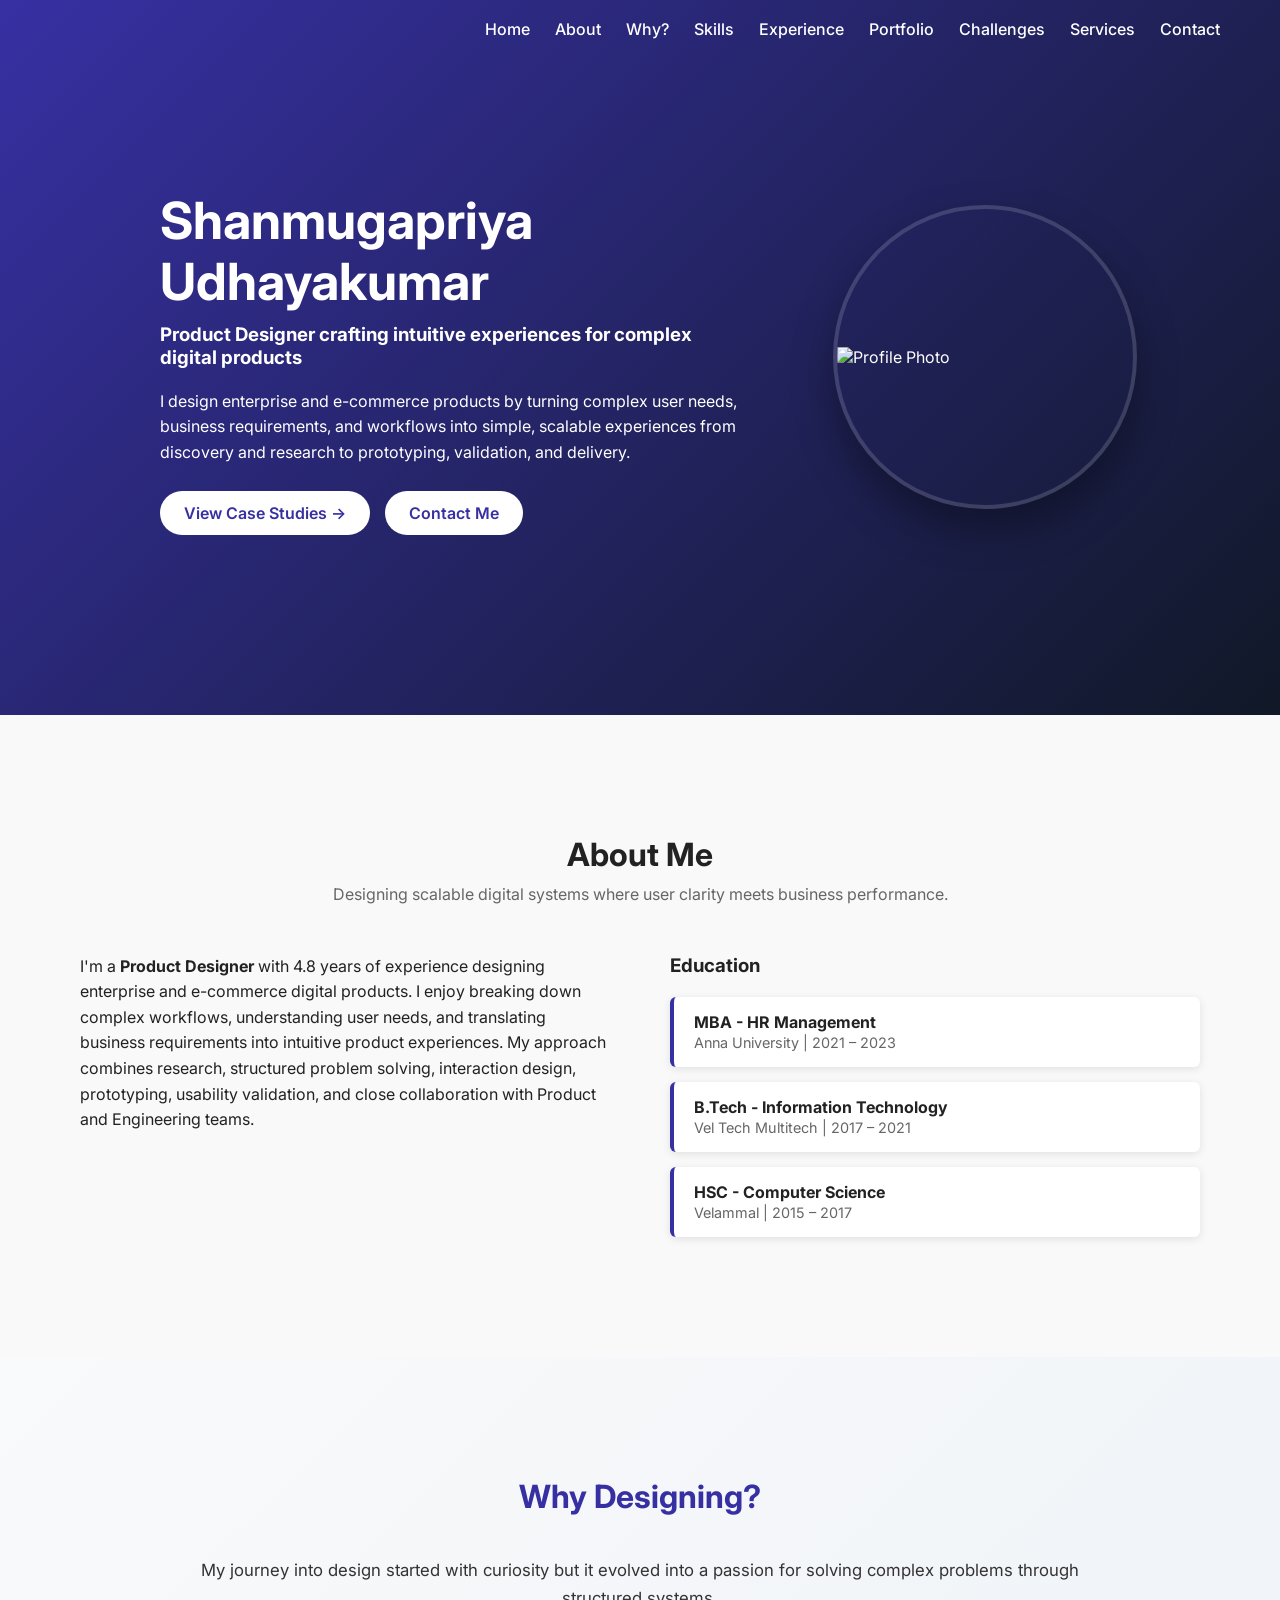
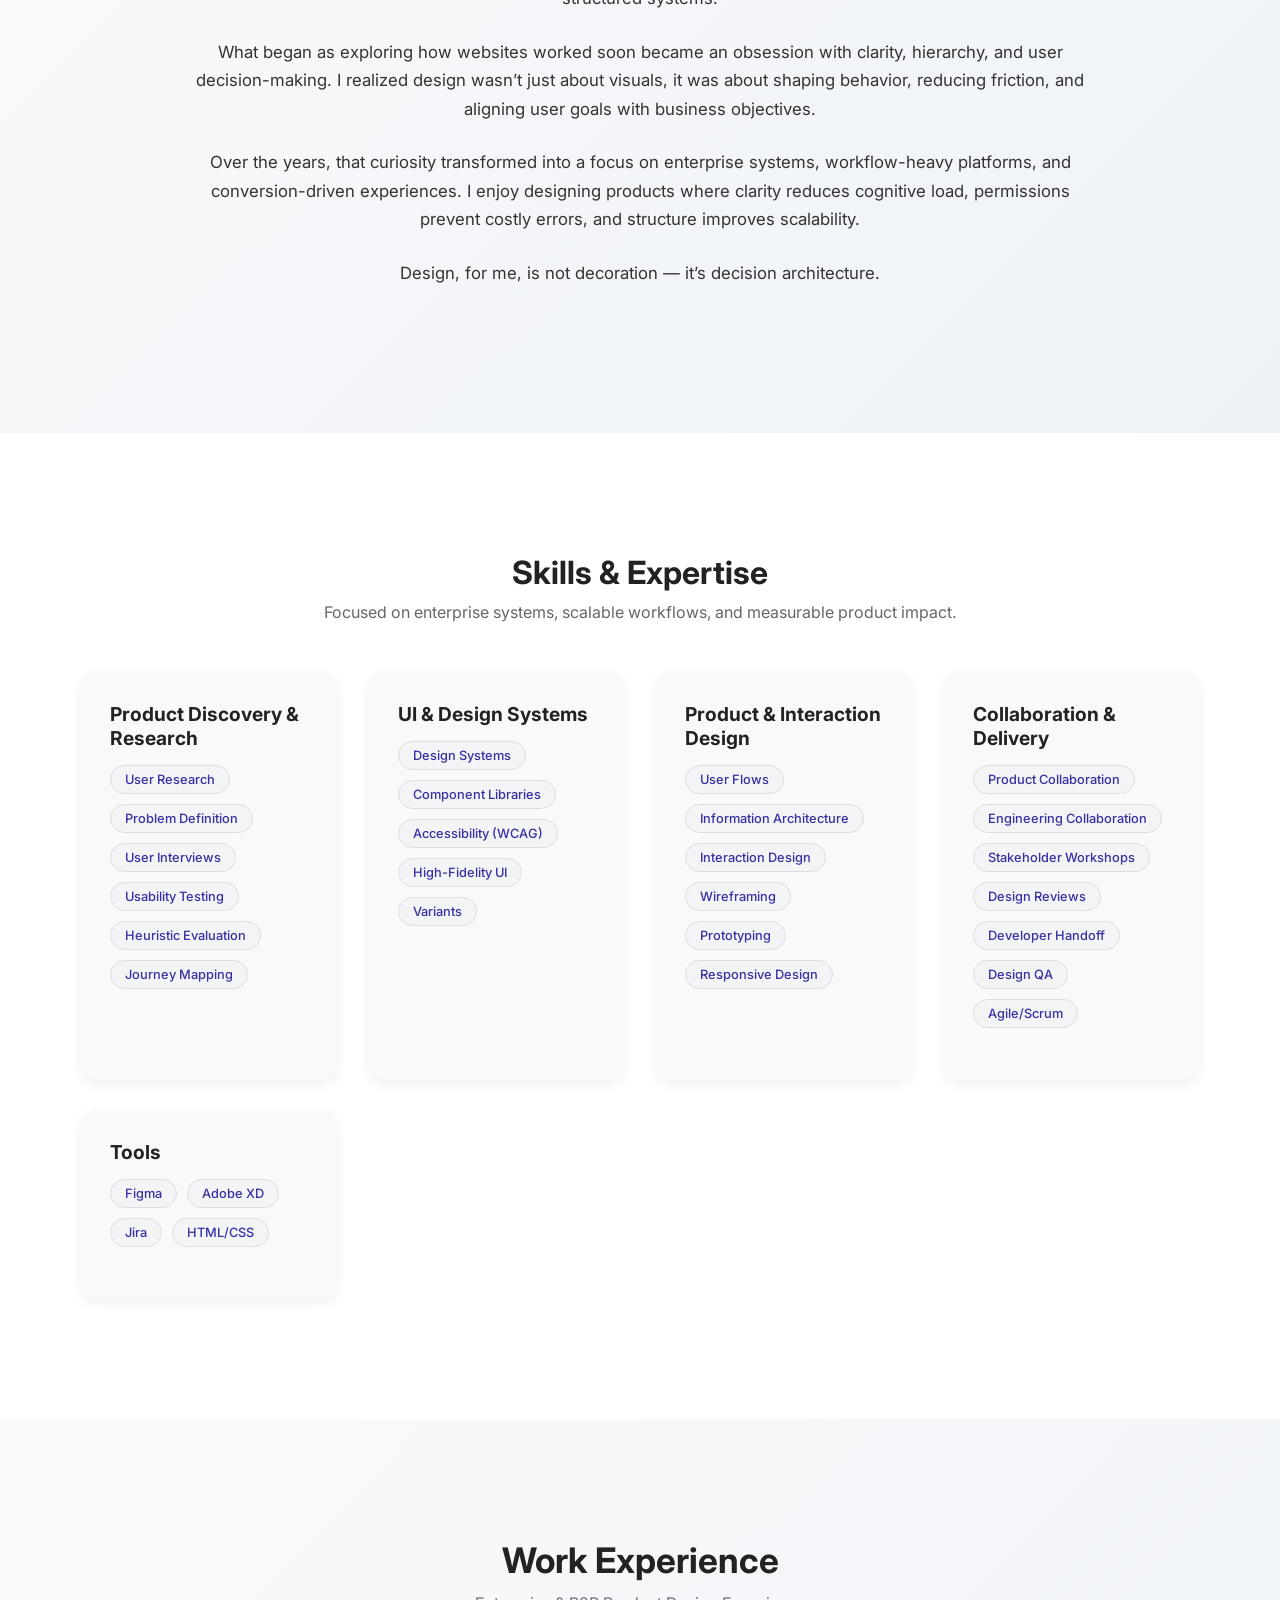
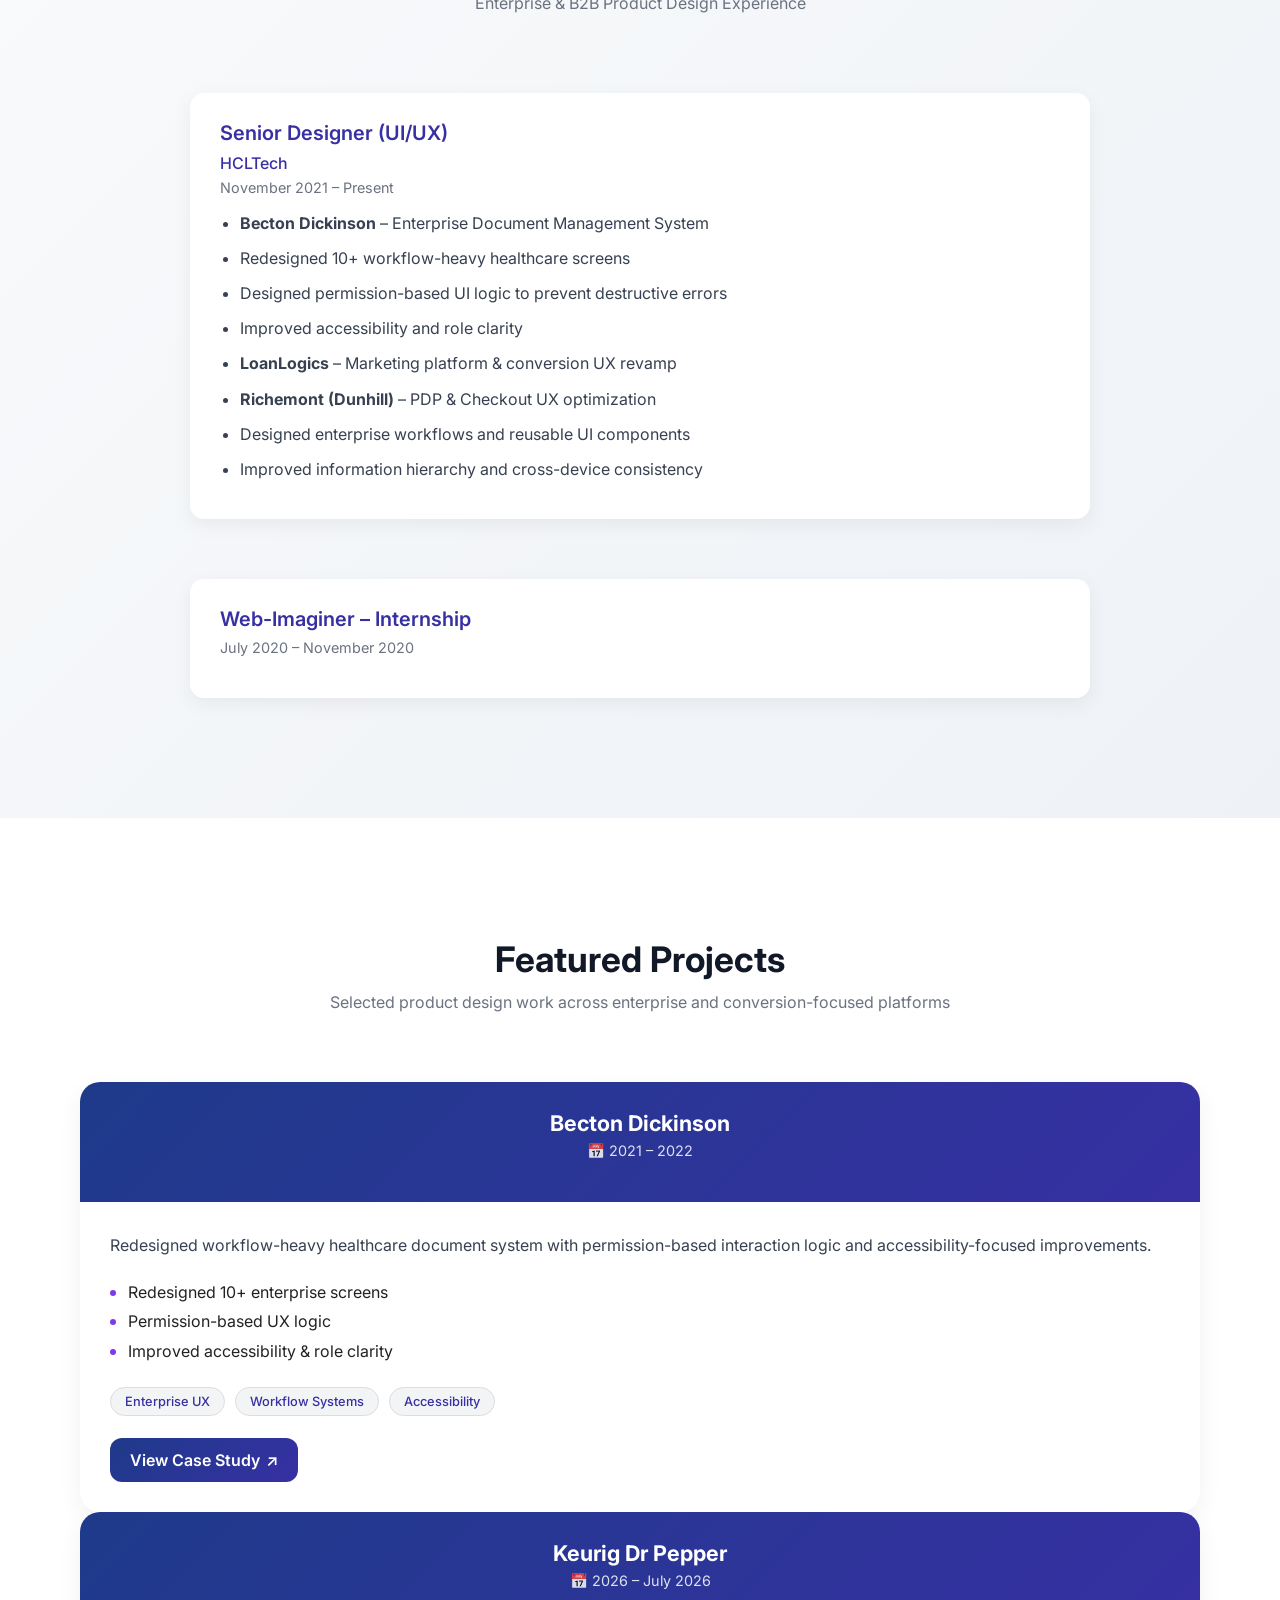
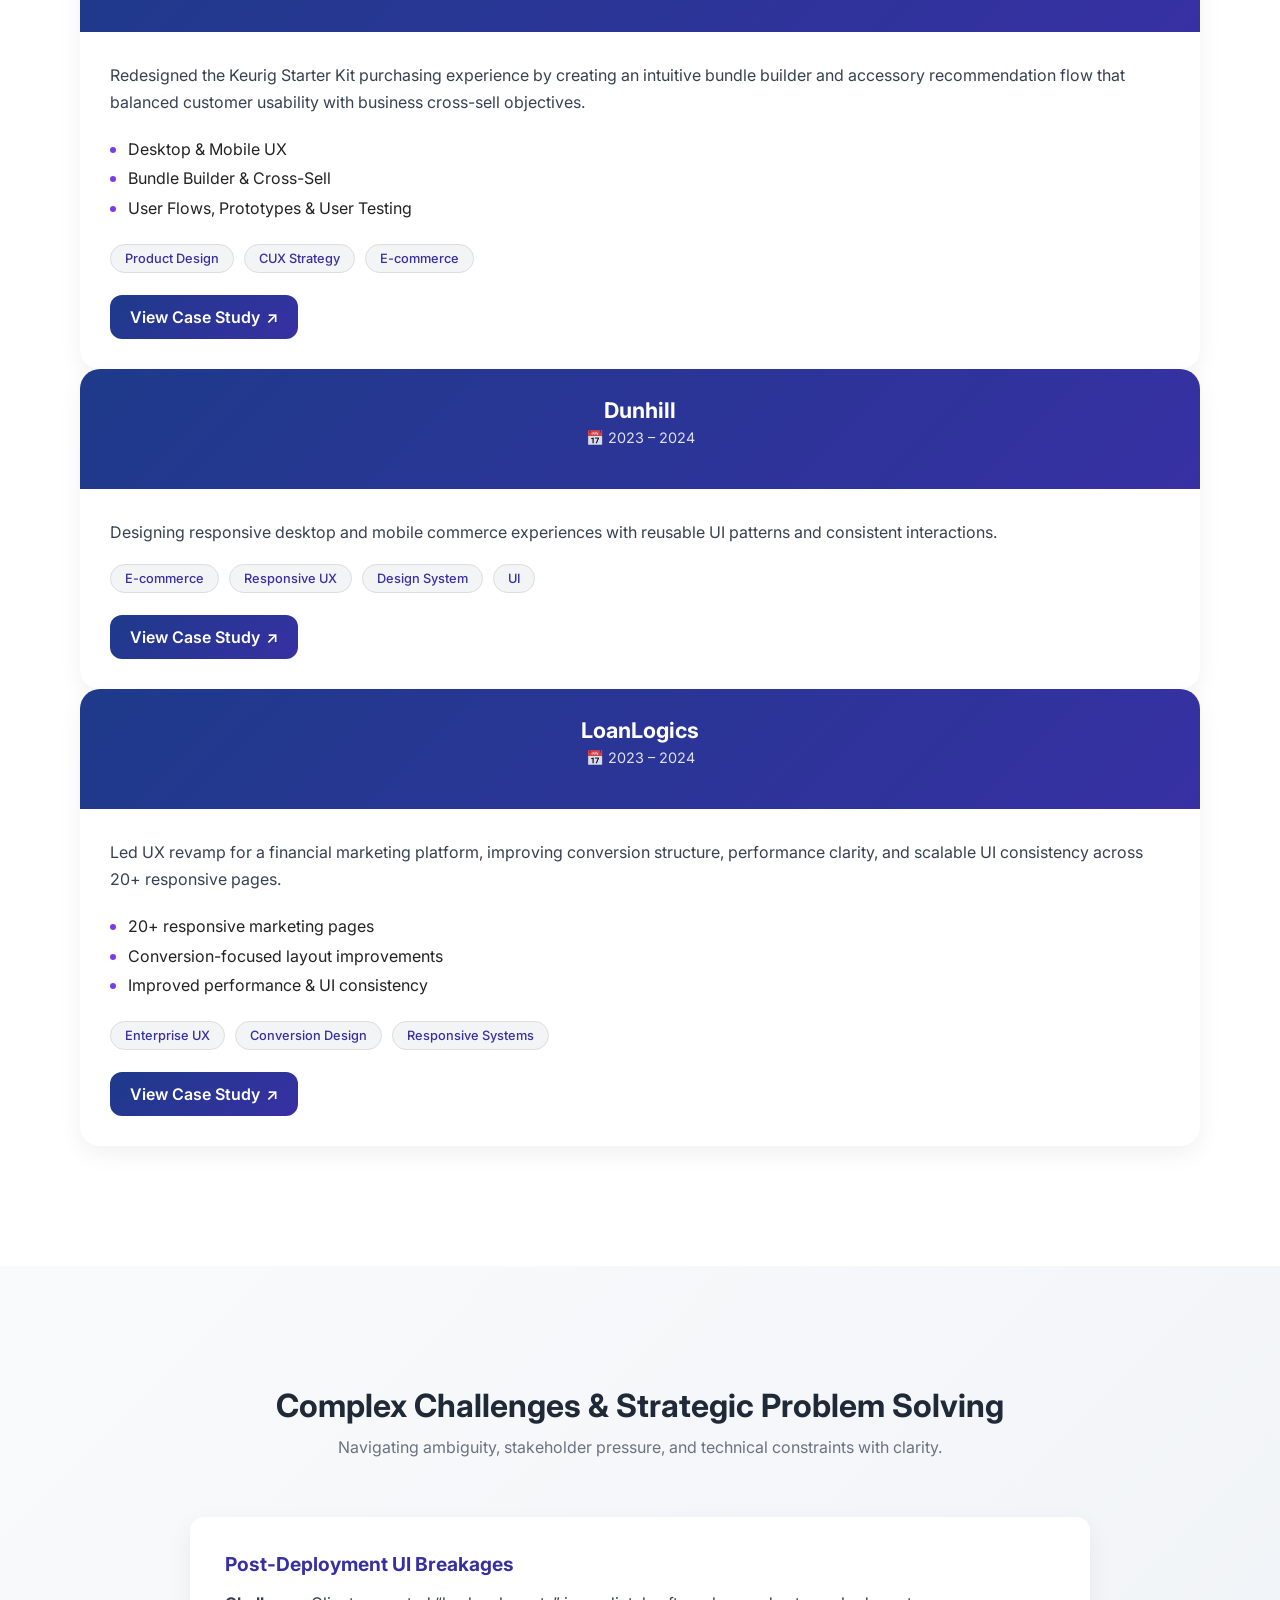
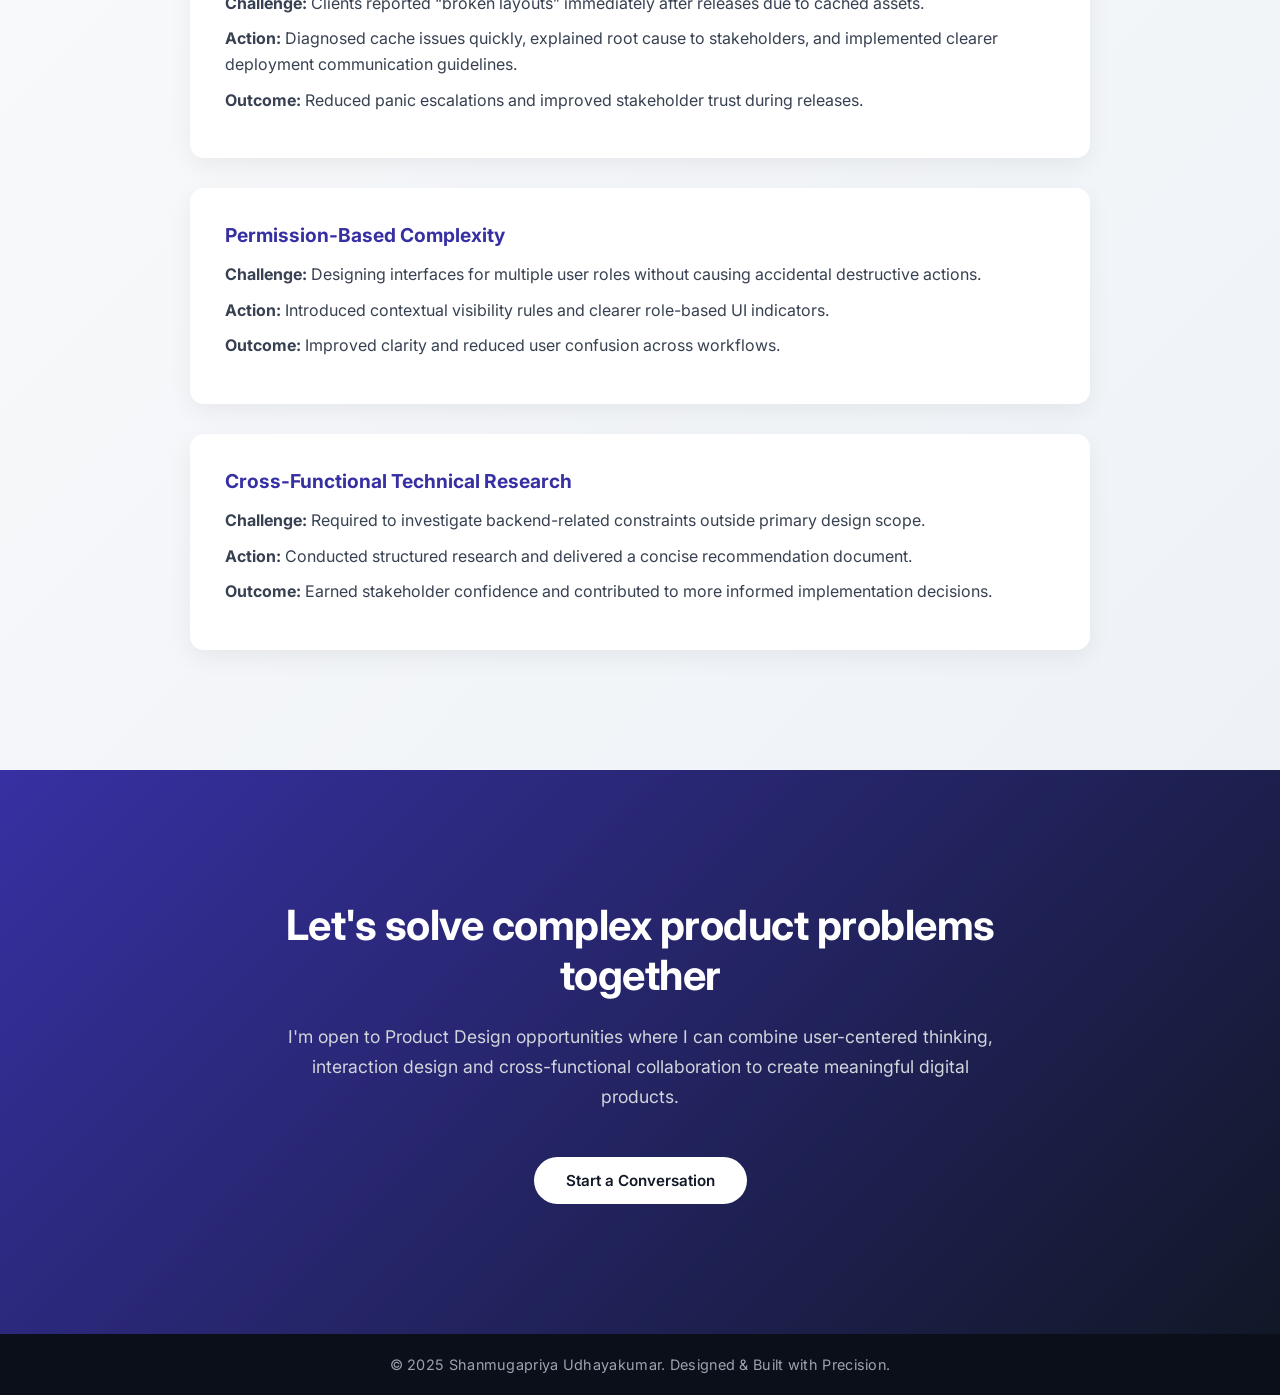
==== index.html @ 29678f33 "Update index.html" ====
<!DOCTYPE html>
<html lang="en">
<head>
  <meta charset="UTF-8" />
  <meta name="viewport" content="width=device-width, initial-scale=1.0" />
  <title>Shanmugapriya Udhayakumar | Product Designer</title>
  <!-- Link to CSS inside css folder -->
  <link rel="stylesheet" href="css/style.css" />
  <link href="https://fonts.googleapis.com/css2?family=Inter:wght@400;600;700&display=swap" rel="stylesheet">
  <link rel="stylesheet" href="https://cdnjs.cloudflare.com/ajax/libs/font-awesome/6.5.0/css/all.min.css">

</head>
<body>

  <!-- Navigation -->
<header class="navbar">
  <div class="logo">Shanmugapriya <span>Udhayakumar</span></div>
  <input type="checkbox" id="menu-toggle" class="menu-toggle">
  <label for="menu-toggle" class="menu-icon">&#9776;</label>

  <nav>
    <ul class="nav-links">
      <li><a href="#home">Home</a></li>
      <li><a href="#about">About</a></li>
      <li><a href="#why">Why?</a></li>
      <li><a href="#skills">Skills</a></li>
      <li><a href="#experience">Experience</a></li>
      <li><a href="#portfolio">Portfolio</a></li>
      <li><a href="#challenges">Challenges</a></li>
      <li><a href="#services">Services</a></li>
      <li><a href="#contact">Contact</a></li>
    </ul>
  </nav>
</header>



  <!-- Hero Section -->
<section id="home" class="hero">
  <div class="hero-content">
    <!-- <h4>Hi, I'm</h4> -->
    <h1>Shanmugapriya <br> Udhayakumar</h1>
    <h3>Product Designer crafting intuitive experiences for complex digital products</h3>
    <p>I design enterprise and e-commerce products by turning complex user needs, business requirements, and workflows into simple, scalable experiences from discovery and research to prototyping, validation, and delivery.</p>
    <div class="hero-buttons">
      <a href="#portfolio" class="btn primary">View Case Studies →</a>
      <!--<a href="assets/Shanmugapriya_4.8yrs_UIX_Designer.pdf" class="btn outline" target="_blank">View Resume</a>-->
       <a href="mailto:shanmupriya0107@gmail.com" class="btn secondary">Contact Me</a>
    </div>
  </div>

  <div class="hero-img">
    <div class="img-circle">
      <img src="images/Shanmugapriya-Headshot.jpeg" alt="Profile Photo">
    </div>
  </div>
</section>


  <!-- About Section -->
  <section id="about" class="about">
    <h2>About Me</h2>
    <p class="subtitle">Designing scalable digital systems where user clarity meets business performance.</p>

    <div class="about-container">
      <div class="about-text">
        <p>I'm a <strong>Product Designer</strong> with 4.8 years of experience designing enterprise and e-commerce digital products. I enjoy breaking down complex workflows, understanding user needs, and translating business requirements into intuitive product experiences. My approach combines research, structured problem solving, interaction design, prototyping, usability validation, and close collaboration with Product and Engineering teams.</p>
       
        <!--<div class="about-cards">
          <div class="card">
            <h4>Systems Thinking</h4><br>
            <p>Designing structured systems that reduce cognitive load in complex workflows.</p>
          </div>
          <div class="card">
            <h4>Accessibility & Clarity</h4><br>
            <p>Designing clear hierarchies and error-safe interactions that improve usability across roles.</p>
          </div>
          <div class="card">
            <h4>Design-to-Code Execution</h4><br>
            <p>Bridging design and engineering to ensure scalable, implementation-ready solutions.</p>
          </div>
        </div>-->
      </div>

      <div class="education">
        <h3>Education</h3>
        <ul>
          <li><strong>MBA - HR Management</strong><br><span>Anna University | 2021 – 2023</span></li>
          <li><strong>B.Tech - Information Technology</strong><br><span>Vel Tech Multitech | 2017 – 2021</span></li>
          <li><strong>HSC - Computer Science</strong><br><span>Velammal | 2015 – 2017</span></li>
        </ul>
      </div>
    </div>
  </section>

  <!-- WHY DESIGNING SECTION -->
<section id="why" class="why-designing">
  <h2>Why Designing?</h2>
  <p class="intro">
    My journey into design started with curiosity but it evolved into a passion for solving complex problems through structured systems.
  </p>

  <p>
   What began as exploring how websites worked soon became an obsession with clarity, hierarchy, and user decision-making. 
    I realized design wasn’t just about visuals, it was about shaping behavior, reducing friction, and aligning user goals with business objectives.
  </p>

  <p>
    Over the years, that curiosity transformed into a focus on enterprise systems, workflow-heavy platforms, and conversion-driven experiences.
    I enjoy designing products where clarity reduces cognitive load, permissions prevent costly errors, and structure improves scalability.
  </p>

  <p>
    Design, for me, is not decoration — it’s decision architecture.
  </p>
</section>

<!-- SKILLS & EXPERTISE SECTION -->
<section id="skills" class="skills-section">
  <h2>Skills & Expertise</h2>
  <p class="subtitle">Focused on enterprise systems, scalable workflows, and measurable product impact.</p>

  <div class="skills-grid">
    <div class="skill-card">
      <h3>Product Discovery & Research</h3>
      <div class="tags">
        <span>User Research</span><span>Problem Definition</span><span>User Interviews</span>
        <span>Usability Testing</span><span>Heuristic Evaluation</span><span>Journey Mapping</span>
      </div>
    </div>

    <div class="skill-card">
      <h3>UI & Design Systems</h3>
      <div class="tags">
        <span>Design Systems</span><span>Component Libraries</span><span>Accessibility (WCAG)</span>
        <span>High-Fidelity UI</span><span>Variants</span>
      </div>
    </div>

    <div class="skill-card">
      <h3>Product & Interaction Design</h3>
      <div class="tags">
        <span>User Flows</span><span>Information Architecture</span><span>Interaction Design</span><span>Wireframing</span>
        <span>Prototyping</span><span>Responsive Design</span>
      </div>
    </div>

     <div class="skill-card">
      <h3>Collaboration & Delivery</h3>
      <div class="tags">
        <span>Product Collaboration</span><span>Engineering Collaboration</span><span>Stakeholder Workshops</span><span>Design Reviews</span>
        <span>Developer Handoff</span><span>Design QA</span><span>Agile/Scrum</span>
      </div>
    </div>

    <div class="skill-card">
      <h3>Tools</h3>
      <div class="tags">
        <span>Figma</span><span>Adobe XD</span><span>Jira</span>
        <span>HTML/CSS</span>
      </div>
    </div>
  </div>
</section>

<section id="experience" class="experience-section">
  <h2>Work Experience</h2>
  <p class="subtitle">Enterprise & B2B Product Design Experience</p>

  <div class="timeline">

    <!-- Current Role -->
    <div class="timeline-item">
      <div class="timeline-content">
        <h3>Senior Designer (UI/UX)</h3>
        <p class="company">HCLTech</p>
        <span class="date">November 2021 – Present</span>

        <ul class="role-details">
          <li><strong>Becton Dickinson</strong> – Enterprise Document Management System</li>
          <li>Redesigned 10+ workflow-heavy healthcare screens</li>
          <li>Designed permission-based UI logic to prevent destructive errors</li>
          <li>Improved accessibility and role clarity</li>
          <li><strong>LoanLogics</strong> – Marketing platform & conversion UX revamp</li>
          <li><strong>Richemont (Dunhill)</strong> – PDP & Checkout UX optimization</li>
          <li>Designed enterprise workflows and reusable UI components</li>
          <li>Improved information hierarchy and cross-device consistency</li>
        </ul>
      </div>
    </div>

    <!-- Previous Role 
    <div class="timeline-item">
      <div class="timeline-content">
        <h3>Software Engineer (UI/UX)</h3>
        <p class="company">HCLTech</p>
        <span class="date">November 2021 – July 2022</span>

        <ul class="role-details">
          <li><strong>Becton Dickinson</strong> – Enterprise Document Management System</li>
          <li>Redesigned 10+ workflow-heavy healthcare screens</li>
          <li>Designed permission-based UI logic to prevent destructive errors</li>
          <li>Improved accessibility and role clarity</li>
        </ul>
      </div>
    </div>-->

    <!-- Internship -->
    <div class="timeline-item">
      <div class="timeline-content">
        <h3>Web-Imaginer – Internship</h3>
        <span class="date">July 2020 – November 2020</span>
      </div>
    </div>

  </div>
</section>

<!-- FEATURED PROJECTS SECTION -->
<a id="portfolio-top"></a>

<section id="portfolio" class="featured-projects">
  <h2>Featured Projects</h2>
  <p class="subtitle">Selected product design work across enterprise and conversion-focused platforms</p>

  <div class="projects-grid">
      <!-- Becton Dickinson -->
    <div class="project-card becton">
      <div class="project-header">
        <h3>Becton Dickinson</h3>
        <p class="date">📅 2021 – 2022</p>
      </div>

      <div class="project-body">
        <p class="desc">
          Redesigned workflow-heavy healthcare document system with permission-based
          interaction logic and accessibility-focused improvements.
        </p>

        <ul>
          <li>Redesigned 10+ enterprise screens</li>
          <li>Permission-based UX logic</li>
          <li>Improved accessibility & role clarity</li>
        </ul>

        <div class="tags">
          <span>Enterprise UX</span>
          <span>Workflow Systems</span>
          <span>Accessibility</span>
        </div>

        <a href="projects/bd.html" class="btn project-btn">
          View Case Study <span class="arrow">↗</span>
        </a>
      </div>
    </div>

  </div>

    <!-- Dr Pepper KDP -->
    <div class="project-card loanlogics">
      <div class="project-header">
        <h3>Keurig Dr Pepper</h3>
        <p class="date">📅 2026 – July 2026</p>
      </div>

      <div class="project-body">
        <p class="desc">
          Redesigned the Keurig Starter Kit purchasing experience by creating an intuitive bundle builder and accessory recommendation 
          flow that balanced customer usability with business cross-sell objectives.
        </p>

        <ul>
          <li>Desktop & Mobile UX</li>
          <li>Bundle Builder & Cross-Sell</li>
          <li>User Flows, Prototypes & User Testing</li>
        </ul>

        <div class="tags">
          <span>Product Design</span>
          <span>CUX Strategy</span>
          <span>E-commerce</span>
        </div>

        <a href="projects/kdp.html" class="btn project-btn">
          View Case Study <span class="arrow">↗</span>
        </a>
      </div>
    </div>

    <!-- Dunhill -->
    <div class="project-card loanlogics">
      <div class="project-header">
        <h3>Dunhill</h3>
        <p class="date">📅 2023 – 2024</p>
      </div>

      <div class="project-body">
        <p class="desc">
        Designing responsive desktop and mobile commerce experiences with reusable UI patterns and consistent interactions.
        </p>

        <div class="tags">
          <span>E-commerce</span>
          <span>Responsive UX</span>
          <span>Design System</span>
          <span>UI</span>
        </div>

        <a href="projects/loanlogics.html" class="btn project-btn">
          View Case Study <span class="arrow">↗</span>
        </a>
      </div>
    </div>

    <!-- LoanLogics -->
    <div class="project-card loanlogics">
      <div class="project-header">
        <h3>LoanLogics</h3>
        <p class="date">📅 2023 – 2024</p>
      </div>

      <div class="project-body">
        <p class="desc">
          Led UX revamp for a financial marketing platform, improving conversion structure,
          performance clarity, and scalable UI consistency across 20+ responsive pages.
        </p>

        <ul>
          <li>20+ responsive marketing pages</li>
          <li>Conversion-focused layout improvements</li>
          <li>Improved performance & UI consistency</li>
        </ul>

        <div class="tags">
          <span>Enterprise UX</span>
          <span>Conversion Design</span>
          <span>Responsive Systems</span>
        </div>

        <a href="projects/loanlogics.html" class="btn project-btn">
          View Case Study <span class="arrow">↗</span>
        </a>
      </div>
    </div>

    <!-- Manipal University 
    <div class="project-card manipal">
      <div class="project-header">
        <h3>Manipal University – UX Redesign</h3>
        <p class="date">📅 2024</p>
      </div>

      <div class="project-body">
        <p class="desc">
          Redesigned university website with structured information architecture,
          improving program discovery and application funnel clarity.
        </p>

        <ul>
          <li>Built full CTA funnel (Homepage → Program → Apply → Success)</li>
          <li>Designed success & error states</li>
          <li>Improved section clarity & hierarchy</li>
        </ul>

        <div class="tags">
          <span>Information Architecture</span>
          <span>UX Strategy</span>
          <span>Figma</span>
        </div>

        <a href="projects/manipal.html" class="btn project-btn">
          View Case Study <span class="arrow">↗</span>
        </a>
      </div>
    </div> -->

  
</section>

<!-- Photo Inspiration Application Popup -->
<div id="photoapp-popup" class="popup-overlay">
  <div class="popup-container">
    <a href="#portfolio-top" class="close-btn">&times;</a>

    <h2>Here is the final result</h2> <br>

    <!-- Responsive Video -->
    <div class="responsive-video">
      <video controls>
        <source src="images/PhotoApp.mp4" type="video/mp4">
        Your browser does not support the video tag.
      </video>
    </div>

    <h3>Here is more about the WHY</h3><br>
    <p>
      I was feeling inspired by how modern photo-sharing platforms handle large, diverse collections
      of images. I wanted to use this inspiration to deepen my skills in visual hierarchy and complex
      mobile interactions. The core challenge I set for myself was: How do you design an "Explore"
      screen that feels dynamic, and how do you transition into a detail screen without the user
      losing context?
    </p>

    <p>
      I decided to build a high-fidelity prototype of a photo inspiration app. The biggest learning
      goal for me was mastering the screen transitions and micro-interactions,specifically, making
      the transition from the image grid to the single photo view feel seamless and polished.
    </p>

    <p>
      I truly believe a well-rounded UX/UI designer needs strong proficiency in motion and interaction
      design to deliver a holistic and delightful experience. This project was my focused effort to
      practice and prove those capabilities!
    </p>
     <br>
    <h3>Here is more about the HOW</h3><br>
    <p>
      This was a project dedicated purely to visual design and prototyping. And not a full UX case
      study. So I intentionally skipped formal user-research steps like interviews, observations, and
      usability testing (which would be mandatory for a real product!).
    </p>

    <p>
      I began with messy pen-and-paper wireframes to quickly define the grid, header, and layout.
      Then I moved straight into Figma to build high-fidelity screens, focusing on visual clarity,
      hierarchy, and seamless transitions.
    </p>

    <p>
      It was a solo effort to push my production skills in Figma. Not perfect, but I'm proud of the
      overall fluidity and polish!
    </p>
    <br>
    <h3>Here are some pics from the process</h3><br>
    <p>Initial thinking around the design and layout :-</p><br>
    <img src="images/PhotoApp.jpeg" class="process-image">
    <img src="images/PhotoApp-2.jpeg" class="process-image">

    
  </div>
</div>


<section id="challenges" class="challenges-section">
  <h2>Complex Challenges & Strategic Problem Solving</h2>
  <p class="subtitle">
    Navigating ambiguity, stakeholder pressure, and technical constraints with clarity.
  </p>

  <div class="challenge-container">

    <div class="challenge-card">
      <h3>Post-Deployment UI Breakages</h3>
      <p><strong>Challenge:</strong> Clients reported “broken layouts” immediately after releases due to cached assets.</p>
      <p><strong>Action:</strong> Diagnosed cache issues quickly, explained root cause to stakeholders, and implemented clearer deployment communication guidelines.</p>
      <p><strong>Outcome:</strong> Reduced panic escalations and improved stakeholder trust during releases.</p>
    </div>

    <div class="challenge-card">
      <h3>Permission-Based Complexity</h3>
      <p><strong>Challenge:</strong> Designing interfaces for multiple user roles without causing accidental destructive actions.</p>
      <p><strong>Action:</strong> Introduced contextual visibility rules and clearer role-based UI indicators.</p>
      <p><strong>Outcome:</strong> Improved clarity and reduced user confusion across workflows.</p>
    </div>

    <div class="challenge-card">
      <h3>Cross-Functional Technical Research</h3>
      <p><strong>Challenge:</strong> Required to investigate backend-related constraints outside primary design scope.</p>
      <p><strong>Action:</strong> Conducted structured research and delivered a concise recommendation document.</p>
      <p><strong>Outcome:</strong> Earned stakeholder confidence and contributed to more informed implementation decisions.</p>
    </div>

  </div>
</section>

  
<!-- Core Capabilities Section -
<section class="capabilities" id="capabilities">
  <h2 class="section-title">Core Capabilities</h2>
  <p class="section-subtitle">
    Blending product thinking, experience design, and engineering collaboration
    to build scalable digital solutions.
  </p>

  <div class="capabilities-container">

    <!-- Product Thinking 
    <div class="capability-card">
      <h3>Product Thinking & Strategy</h3>
      <p>
        Transforming complex requirements into structured, user-centered
        solutions aligned with business goals and stakeholder expectations.
      </p>
      <ul>
        <li>User Intent Mapping</li>
        <li>Information Architecture</li>
        <li>Problem Framing & Prioritization</li>
        <li>Cross-functional Collaboration</li>
      </ul>
    </div>

    <!-- UX & Interaction -
    <div class="capability-card">
      <h3>Experience & Interaction Design</h3>
      <p>
        Designing intuitive, accessible, and scalable interfaces that
        simplify workflows and reduce cognitive load.
      </p>
      <ul>
        <li>Wireframing & Prototyping</li>
        <li>Permission-Based UX Logic</li>
        <li>Design Systems & Component Thinking</li>
        <li>Accessibility-Driven Design</li>
      </ul>
    </div>

    <!-- Implementation Depth 
    <div class="capability-card">
      <h3>Implementation & Systems Thinking</h3>
      <p>
        Bridging design and development to ensure production-ready,
        scalable, and maintainable interfaces.
      </p>
      <ul>
        <li>Pixel-Accurate Frontend Implementation</li>
        <li>Responsive & Performance Optimization</li>
        <li>Design-to-Code Handoff Precision</li>
        <li>Engineering Collaboration</li>
      </ul>
    </div>

  </div>
</section> -->

<!-- Let's Work Together Section -->
<section id="contact" class="work-together">
  <div class="work-content">
    <h2>Let's solve complex product problems together</h2>

    <p>
      I'm open to Product Design opportunities where I can combine user-centered thinking, interaction design and cross-functional collaboration to create meaningful digital products.
    </p>

    <div class="work-buttons">
      <a href="mailto:shanmupriya0107@gmail.com" class="btn primary">
        Start a Conversation
      </a>

      <!--<a href="assets/Shanmugapriya_Senior_Experience_Designer.pdf" target="_blank" class="btn outline">
        View Resume
      </a>-->
    </div>
  </div>
</section>

<!-- Footer -->
<footer class="footer">
  <p>© 2025 Shanmugapriya Udhayakumar. Designed & Built with Precision.</p>
</footer>

<script>
  window.addEventListener('scroll', function() {
    if (window.scrollY > 50) {
      document.body.classList.add('scrolled');
    } else {
      document.body.classList.remove('scrolled');
    }
  });
</script>


</body>
</html>
---- css/style.css ----
* {
  margin: 0;
  padding: 0;
  box-sizing: border-box;
}

body {
  font-family: 'Inter', sans-serif;
  color: #222;
  background-color: #fff;
}

/* NAVBAR */
.navbar {
  position: fixed;
  top: 0;
  width: 100%;
  background: transparent;
  display: flex;
  justify-content: space-between;
  align-items: center;
  padding: 18px 60px;
  z-index: 1000;
  transition: background 0.2s ease-in-out, box-shadow 0.2s ease-in-out;
}

/* instant background change when scrolled */
body.scrolled .navbar {
  background: #fff;
  box-shadow: 0 2px 10px rgba(0, 0, 0, 0.08);
}

/* LOGO */
.logo {
  font-weight: 700;
  font-size: 1.1rem;
  color: transparent;
  transition: color 0.2s ease-in-out;
}

body.scrolled .logo {
  color: #3730A3;
}

.logo span {
  font-weight: 700;
}

/* NAV LINKS */
.nav-links {
  display: flex;
  list-style: none;
  gap: 25px;
}

.nav-links a {
  text-decoration: none;
  color: #fff;
  font-weight: 500;
  transition: color 0.2s ease-in-out;
}

body.scrolled .nav-links a {
  color: #000;
}

.nav-links a:hover {
  opacity: 0.8;
}

/* HAMBURGER MENU */
.menu-toggle {
  display: none;
}

.menu-icon {
  display: none;
  font-size: 1.8rem;
  cursor: pointer;
  color: #3730A3;
  transition: color 0.2s ease-in-out;
}

/* RESPONSIVE STYLES */

@media (max-width: 1024px) {
  .navbar {
    background: #fff;
    padding: 15px 30px;
    box-shadow: 0 2px 10px rgba(0, 0, 0, 0.08);
    position: fixed;
    top: 0;
    width: 100%;
  }

  /* Always visible logo on smaller devices */
  .logo {
    font-size: 1rem;
    color: #3730A3;
  }

  .nav-links {
    position: absolute;
    top: 47px;
    right: 0;
    width: 100%;
    background: #fff;
    flex-direction: column;
    align-items: center;
    display: none;
    gap: 20px;
    padding: 20px 0;
    box-shadow: 0 2px 10px rgba(0, 0, 0, 0.08);
  }

  .nav-links a {
    color: #3730A3;
  }

  /* Hamburger icon visible always */
  .menu-icon {
    display: block;
    position: absolute;
    right: 30px;
    
    color: #3730A3;
  }

  .menu-toggle:checked + .menu-icon + nav .nav-links {
    display: flex;
  }

  /* Disable scroll effect on mobile/tablet */
  body.scrolled .navbar {
    background: #fff;
    box-shadow: 0 2px 10px rgba(0, 0, 0, 0.08);
  }

  body.scrolled .logo {
    color: #3730A3;
  }
}

/* HERO SECTION */
.hero {
  background: linear-gradient(135deg, #3730A3 0%, #111827 100%);;
  color: #fff;
  display: flex;
  align-items: center;
  justify-content: space-between;
  padding: 180px 60px;
  flex-wrap: wrap;
  gap: 40px;
}

.hero-content {
  flex: 1 1 500px;
  max-width: 600px;
  margin-left: 100px; /* bring content slightly right */
}

.hero h1 {
  font-size: 3.2rem;
  line-height: 1.2;
  margin: 10px 0;
}

.hero h3 {
  margin-bottom: 20px;
}

.hero p {
  margin-bottom: 25px;
  line-height: 1.6;
}

.hero-buttons {
  display: flex;
  gap: 15px;
  flex-wrap: wrap;
}

.btn {
  padding: 12px 24px;
  border-radius: 25px;
  text-decoration: none;
  font-weight: 600;
  transition: all 0.3s ease;
}

.primary {
  background: #fff;
    color: #3730A3;
}

.secondary {
  background: #fff;
  color: #3730A3;
}

.outline {
  background: #fff;
    color: #3730A3;
}

.btn:hover {
  transform: scale(1.05);
}

/* HERO IMAGE */
.hero-img {
  flex: 1 1 300px;
  display: flex;
  align-items: center;
  justify-content: center;
  margin-right: 40px; /* bring image slightly left */
}

.img-circle {
  width: 304px;
  height: 304px;
  border-radius: 50%;
  border: 4px solid rgba(255, 255, 255, 0.15);
  box-shadow: 0 20px 40px rgba(0, 0, 0, 0.35);
  display: flex;
  align-items: center;
  justify-content: center;
  overflow: hidden;
}

.img-circle img {
  width: 100%;
  height: auto;
}

/* RESPONSIVE DESIGN */
@media (max-width: 1024px) {
  .hero {
    padding: 120px 40px;
    flex-direction: column-reverse;
    text-align: center;
  }

  .hero-content {
    margin-left: 0;
  }

  .hero-img {
    margin-right: 0;
    margin-bottom: 30px;
  }
}

@media (max-width: 600px) {
  .hero {
    padding: 100px 30px;
  }

  .hero h1 {
    font-size: 2.2rem;
  }

  .img-circle {
    width: 250px;
    height: 250px;
  }
}


/* ABOUT SECTION */
.about {
  padding: 120px 80px;
  background: #f9f9f9;
}

.about h2 {
  text-align: center;
  font-size: 2rem;
  margin-bottom: 10px;
}

.subtitle {
  text-align: center;
  color: #666;
  margin-bottom: 50px;
}

.about-container {
  display: flex;
  justify-content: space-between;
  gap: 60px;
  flex-wrap: wrap;
}

.about-text {
  flex: 1;
  min-width: 320px;
}

.about-text p {
  line-height: 1.6;
  margin-bottom: 15px;
}

.about-cards {
  display: flex;
  gap: 20px;
  margin-top: 25px;
  flex-wrap: wrap;
}

.card {
  background: #fff;
  border-radius: 10px;
  box-shadow: 0 3px 8px rgba(0,0,0,0.1);
  padding: 23px;
  text-align: center;
  flex: 1;
}

.card i {
  font-size: 24px;
  display: block;
  margin-bottom: 10px;
}

.education {
  flex: 1;
  min-width: 320px;
}

.education h3 {
  margin-bottom: 20px;
}

.education ul {
  list-style: none;
  display: flex;
  flex-direction: column;
  gap: 15px;
}

.education li {
  background: #fff;
  border-left: 4px solid #3730A3;
  padding: 15px 20px;
  border-radius: 6px;
  box-shadow: 0 2px 8px rgba(0,0,0,0.1);
}

.education span {
  font-size: 0.9rem;
  color: #666;
}

/* WHY DESIGNING */
.why-designing {
  position: relative;
  background: linear-gradient(135deg, #F9FAFB 0%, #EEF2F7 100%);
  text-align: center;
  padding: 120px 80px;
  overflow: hidden;
}

.why-designing h2 {
  color: #3730A3;
  font-size: 2rem;
  margin-bottom: 40px;
}

.why-designing p {
  max-width: 900px;
  margin: 0 auto 25px;
  color: #333;
  line-height: 1.7;
  font-size: 1.05rem;
}


/* SKILLS SECTION */
.skills-section {
  padding: 120px 80px;
  background: #fff;
  text-align: center;
}

.skills-section h2 {
  font-size: 2rem;
  margin-bottom: 10px;
}

.skills-section .subtitle {
  color: #666;
  margin-bottom: 50px;
}

.skills-grid {
  display: grid;
  grid-template-columns: repeat(auto-fit, minmax(250px, 1fr));
  gap: 30px;
}

.skill-card {
  background: #f9f9f9;
  border-radius: 16px;
  padding: 30px;
  text-align: left;
  box-shadow: 0 4px 12px rgba(0,0,0,0.06);
  transition: all 0.3s;
}

.skill-card:hover {
  transform: translateY(-5px);
  box-shadow: 0 6px 15px rgba(0,0,0,0.1);
}

.skill-card h3 {
  font-size: 1.2rem;
  margin-bottom: 15px;
  color: #222;
}

.skill-card h3 span {
  margin-right: 8px;
}

.tags {
  display: flex;
  flex-wrap: wrap;
  gap: 10px;
}

.tags span {
  background: #fff;
  padding: 6px 12px;
  border-radius: 20px;
  border: 1px solid #ddd;
  font-size: 0.9rem;
  color: #444;
}

/* ===========================
   WORK EXPERIENCE SECTION
=========================== */

.experience-section {
  background: linear-gradient(135deg, #F9FAFB 0%, #EEF2F7 100%);
  padding: 120px 80px;
  text-align: center;
}

.experience-section h2 {
  font-size: 2.2rem;
  font-weight: 700;
  margin-bottom: 12px;
}

.experience-section .subtitle {
  color: #6b7280;
  font-size: 1rem;
  margin-bottom: 80px;
}

/* ===========================
   TIMELINE STRUCTURE
=========================== */

.timeline {
  max-width: 900px;
  margin: 0 auto;
  display: flex;
  flex-direction: column;
  gap: 60px; /* more breathing space */
}

/* ===========================
   TIMELINE ITEM
=========================== */

.timeline-item {
  display: flex;
  align-items: flex-start;
  gap: 25px;
  position: relative;
}

/* CARD */

.timeline-content {
  background: #ffffff;
  padding: 28px 30px;
  border-radius: 14px;
  box-shadow: 0 6px 20px rgba(0, 0, 0, 0.06);
  text-align: left;
  flex: 1;
  transition: all 0.3s ease;
}

/* ===========================
   TEXT HIERARCHY
=========================== */

.timeline-content h3 {
  font-size: 1.25rem;
  font-weight: 600;
  margin-bottom: 8px;
  color: #3730A3;
}

.company {
  color: #3730A3;
  font-weight: 500;
  margin-bottom: 6px;
}

.date {
  display: block;
  color: #6b7280;
  font-size: 0.9rem;
  margin-bottom: 14px;
}

/* BULLETS */

.timeline-content ul {
  margin-top: 8px;
  padding-left: 20px;
  line-height: 1.7;
  color: #374151;
}

.timeline-content ul li {
  margin-bottom: 8px;
}

/* ===========================
   HOVER EFFECT (SUBTLE)
=========================== */

.timeline-item:hover .timeline-content {
   box-shadow: 0 14px 35px rgba(15, 23, 42, 0.12); /* deep slate shadow */
  transform: translateY(-6px);
  transition: all 0.35s ease;
}

/* ===========================
   RESPONSIVE
=========================== */

@media (max-width: 768px) {
  .experience-section {
    padding: 80px 30px;
  }

  .timeline::before {
    left: 18px;
  }

  .timeline {
    gap: 40px;
  }

  .timeline-item {
    gap: 18px;
  }
}

/* FEATURED PROJECTS */
.featured-projects {
  background: #ffffff;
  padding: 120px 80px;
  text-align: center;
}

.featured-projects h2 {
  font-size: 2.2rem;
  font-weight: 700;
  margin-bottom: 12px;
  color: #111827;
}

.featured-projects .subtitle {
  color: #6b7280;
  margin-bottom: 70px;
  font-size: 1rem;
}

/* GRID */
.projects-grid {
  display: grid;
  grid-template-columns: repeat(auto-fit, minmax(340px, 1fr));
  gap: 48px;
}

/* CARD */
.project-card {
  background: #ffffff;
  border-radius: 20px;
  overflow: hidden;
  box-shadow: 0 8px 25px rgba(17, 24, 39, 0.06);
  transition: all 0.35s ease;
  display: flex;
  flex-direction: column;
}

.project-card:hover {
  transform: translateY(-10px);
  box-shadow: 0 20px 40px rgba(17, 24, 39, 0.12);
}

/* HEADERS */
.project-header {
  padding: 28px;
  color: #fff;
}

/* More mature gradients */
.project-card.loanlogics .project-header {
  background: linear-gradient(135deg, #1e3a8a, #3730a3);
}

.project-card.manipal .project-header {
  background: linear-gradient(135deg, #1e3a8a, #3730a3);
}

.project-card.becton .project-header {
  background: linear-gradient(135deg, #1e3a8a, #3730a3);
}

.project-header h3 {
  font-size: 1.35rem;
  font-weight: 700;
  margin-bottom: 6px;
}

.project-header .date {
  font-size: 0.9rem;
  opacity: 0.85;
  color: #fff;
}

/* BODY */
.project-body {
  padding: 30px;
  text-align: left;
}

.project-body .desc {
  color: #374151;
  line-height: 1.7;
  margin-bottom: 18px;
}

/* LIST */
.project-body ul {
  margin-left: 18px;
  margin-bottom: 22px;
  line-height: 1.7;
}

.project-body ul li::marker {
  color: #7c3aed;
  font-size: 1.1rem;
}

/* TAGS */
.tags {
  display: flex;
  flex-wrap: wrap;
  gap: 10px;
  margin-bottom: 22px;
}

.tags span {
  background: #f3f4f6;
  color: #3730a3;
  padding: 6px 14px;
  border-radius: 999px;
  font-size: 0.8rem;
  font-weight: 500;
}

/* BUTTON */
.project-btn {
  display: inline-flex;
  align-items: center;
  gap: 6px;
  padding: 12px 20px;
  background: linear-gradient(135deg, #1e3a8a, #3730a3);
  color: #fff;
  border-radius: 12px;
  font-weight: 600;
  text-decoration: none;
  transition: all 0.3s ease;
}

.project-btn:hover {
  transform: translateY(-2px);
  box-shadow: 0 10px 20px rgba(99, 102, 241, 0.25);
}

.project-btn .arrow {
  transition: transform 0.3s ease;
}

.project-btn:hover .arrow {
  transform: translateX(4px);
}

/* POPUP OVERLAY */
.popup-overlay {
  display: none;
  position: fixed;
  top: 0; left: 0;
  width: 100%; height: 100%;
  background: rgba(0,0,0,0.6);
  backdrop-filter: blur(4px);
  justify-content: center;
  align-items: center;
  z-index: 9999;
}

.popup-overlay:target {
  display: flex;
}

.popup-content {
  background: #fff;
  padding: 40px;
  border-radius: 16px;
  max-width: 720px;
  width: 90%;
  text-align: left;
  box-shadow: 0 10px 30px rgba(0,0,0,0.25);
  animation: fadeIn 0.3s ease;
  position: relative;
}

.popup-content h3 {
  font-size: 1.5rem;
  color: #222;
  margin-bottom: 10px;
  font-weight: 700;
}

.popup-content h4.project-subtitle {
  color: #3730A3;
  margin-bottom: 15px;
  font-weight: 600;
}

.popup-content ul {
  list-style: disc;
  margin-left: 20px;
  line-height: 1.7;
  color: #333;
}

.close-btn {
  position: absolute;
  top: 20px;
  right: 30px;
  text-decoration: none;
  font-size: 2rem;
  color: #666;
  transition: 0.3s;
}

.close-btn:hover {
  color: #000;
}

/* RESPONSIVE */
@media (max-width: 768px) {
  .featured-projects {
    padding: 80px 40px;
  }

  .projects-grid {
    grid-template-columns: 1fr;
    gap: 30px;
  }

  .popup-content {
    padding: 30px;
  }
}

@keyframes fadeIn {
  from { opacity: 0; transform: scale(0.95); }
  to { opacity: 1; transform: scale(1); }
}


/* LL-process-images */
.LL-process-images {
  display: grid;
  grid-template-columns: repeat(auto-fit, minmax(220px, 1fr));
  gap: 20px;
  max-width: 900px;
  margin: 20px 0 40px;
}

.LL-process-images img {
  width: 100%;
  height: auto;
  border-radius: 10px;
  box-shadow: 0 6px 18px rgba(0, 0, 0, 0.12);
}


.challenges-section {
  background: linear-gradient(135deg, #F9FAFB 0%, #EEF2F7 100%);
  text-align: center;
  padding: 120px 80px;
}

.challenges-section h2 {
  color: #1f2937;
  font-size: 2rem;
  margin-bottom: 12px;
}

.challenges-section .subtitle {
  color: #6b7280;
  font-size: 1rem;
  margin-bottom: 60px;
}

.challenge-container {
  display: flex;
  flex-direction: column;
  gap: 30px;
  max-width: 900px;
  margin: 0 auto;
}

.challenge-card {
  background: #ffffff;
  padding: 35px;
  border-radius: 14px;
  box-shadow: 0 8px 25px rgba(0, 0, 0, 0.06);
  text-align: left;
  transition: all 0.3s ease;
}

.challenge-card h3 {
  margin-bottom: 15px;
  font-size: 1.2rem;
  color: #3730A3;
}

.challenge-card p {
  font-size: 1rem;
  line-height: 1.6;
  color: #374151;
  margin-bottom: 10px;
}

.challenge-card:hover {
  transform: translateY(-6px);
  box-shadow: 0 12px 35px rgba(124, 58, 237, 0.15);
}

/* INTRO CARD (first paragraph) */
.intro-card {
  border-left-color: #b18cff;
  background: #faf7ff;
}

/* RESPONSIVE */
@media (max-width: 768px) {
  .challenges-section {
    padding: 80px 30px;
  }

  .challenge-card {
    padding: 20px;
  }

  .challenge-card::before {
    left: -28px;
    top: 18px;
  }
}

@media (max-width: 480px) {
  .challenge-card {
    border-left-width: 4px;
    border-radius: 8px;
  }

  .challenge-card::before {
    display: none; /* Hide icons on very small screens for cleaner layout */
  }
}

/* Popup Background */
.popup-overlay {
  position: fixed;
  top: 0;
  left: 0;
  width: 100%;
  height: 100%;
  background: rgba(0,0,0,0.6);
  display: none;
  justify-content: center;
  align-items: center;
  z-index: 9999;
  padding: 20px;
}

/* Popup Box */
.popup-container {
  background: #fff;
  width: 90%;
  max-width: 800px;
  max-height: 90vh;
  overflow-y: auto;
  padding: 25px;
  border-radius: 12px;
  position: relative;
  box-sizing: border-box;
}

/* Close button */
.close-popup {
  position: absolute;
  right: 15px;
  top: 10px;
  font-size: 28px;
  cursor: pointer;
  color: #333;
}

/* Responsive Video Wrapper */
.responsive-video {
  width: 100%;
  position: relative;
  padding-bottom: 56.25%; /* 16:9 ratio */
  margin-bottom: 20px;
}

.responsive-video video {
  position: absolute;
  width: 100%;
  height: 100%;
  border-radius: 10px;
  object-fit: cover;
}

/* Process Images */
.process-image {
  width: 100%;
  margin: 15px 0;
  border-radius: 10px;
  object-fit: contain;
}

/* Scrollbar inside popup */
.popup-container::-webkit-scrollbar {
  width: 8px;
}

.popup-container::-webkit-scrollbar-thumb {
  background: #ccc;
  border-radius: 4px;
}


/* ===== Core Capabilities Section ===== */
.capabilities {
  padding: 120px 80px;
  background: #ffffff;
  text-align: center;
}

.capabilities .section-title {
  font-size: 2.4rem;
  font-weight: 700;
  color: #111827;
  margin-bottom: 12px;
}

.capabilities .section-subtitle {
  font-size: 1.05rem;
  color: #6b7280;
  margin-bottom: 70px;
  max-width: 700px;
  margin-left: auto;
  margin-right: auto;
}

.capabilities-container {
  display: grid;
  grid-template-columns: repeat(auto-fit, minmax(320px, 1fr));
  gap: 40px;
  max-width: 1150px;
  margin: 0 auto;
}

.capability-card {
  background: #ffffff;
  border: 1px solid #f1f1f1;
  border-radius: 18px;
  padding: 45px 35px;
  text-align: left;
  transition: all 0.3s ease;
}

.capability-card:hover {
  transform: translateY(-6px);
  box-shadow: 0 12px 35px rgba(0, 0, 0, 0.06);
  border-color: #e5e7eb;
}

.capability-card h3 {
  font-size: 1.4rem;
  font-weight: 600;
  color: #111827;
  margin-bottom: 18px;
}

.capability-card p {
  font-size: 0.98rem;
  color: #4b5563;
  margin-bottom: 22px;
  line-height: 1.6;
}

.capability-card ul {
  list-style: none;
  padding-left: 0;
}

.capability-card ul li {
  position: relative;
  padding-left: 18px;
  margin-bottom: 10px;
  font-size: 0.95rem;
  color: #374151;
}

.capability-card ul li::before {
  content: "";
  position: absolute;
  left: 0;
  top: 8px;
  width: 6px;
  height: 6px;
  background-color: #7c3aed;
  border-radius: 50%;
}

/* Responsive */
@media (max-width: 768px) {
  .capabilities {
    padding: 80px 30px;
  }

  .capabilities .section-title {
    font-size: 2rem;
  }

  .capabilities-container {
    gap: 25px;
  }

  .capability-card {
    padding: 35px 25px;
  }
}

/* ===== Let's Work Together Section ===== */
.work-together {
  background: linear-gradient(135deg, #3730A3 0%, #111827 100%);
  color: #ffffff;
  text-align: center;
  padding: 130px 60px;
}

.work-content {
  max-width: 720px;
  margin: 0 auto;
}

.work-together h2 {
  font-size: 2.6rem;
  font-weight: 700;
  margin-bottom: 22px;
  letter-spacing: -0.5px;
}

.work-together p {
  font-size: 1.1rem;
  line-height: 1.7;
  color: #d1d5db;
  margin-bottom: 45px;
}

/* Buttons */
.work-buttons {
  display: flex;
  justify-content: center;
  gap: 18px;
  flex-wrap: wrap;
}

.work-together .btn {
  padding: 14px 32px;
  border-radius: 50px;
  font-weight: 600;
  font-size: 0.95rem;
  transition: all 0.3s ease;
  text-decoration: none;
  display: inline-block;
}

/* Primary */
.work-together .btn.primary {
  background: #ffffff;
  color: #111827;
  border: none;
}

.work-together .btn.primary:hover {
  background: #f3f4f6;
  transform: translateY(-2px);
}

/* Outline */
.work-together .btn.outline {
  border: 2px solid #ffffff;
  color: #ffffff;
  background: transparent;
}

.work-together .btn.outline:hover {
  background: rgba(255, 255, 255, 0.1);
  transform: translateY(-2px);
}

/* ===== Footer ===== */
.footer {
  background: #0b0f1a;
  color: #9ca3af;
  text-align: center;
  padding: 22px 0;
  font-size: 0.9rem;
  letter-spacing: 0.3px;
}

/* Responsive */
@media (max-width: 768px) {
  .work-together {
    padding: 90px 30px;
  }

  .work-together h2 {
    font-size: 2rem;
  }

  .work-together p {
    font-size: 1rem;
  }
}

/* RESPONSIVE */
@media (max-width: 768px) {
  .featured-projects {
    padding: 80px 30px;
  }
  .popup-content {
    padding: 30px;
  }
}




/* RESPONSIVE */
@media (max-width: 900px) {
  .hero {
    padding: 140px 30px;
    flex-direction: column;
    text-align: center;
  }

  .hero-buttons {
    justify-content: center;
  }

  .hero-img {
    margin-top: 40px;
  }

  .about {
    padding: 80px 30px;
  }

  .about-container {
    flex-direction: column;
  }
}


/* ================= CASE STUDY NAVBAR ================= */

.cs-navbar {
  position: fixed;
  top: 0;
  width: 100%;
  background: #ffffff;
  z-index: 999;
  box-shadow: 0 2px 12px rgba(0, 0, 0, 0.08);
}

.cs-nav-wrapper {
  max-width: 1200px;
  margin: auto;
  padding: 18px 20px;
  display: flex;
  align-items: center;
  justify-content: space-between;
}

/* Logo */
.cs-logo {
  font-size: 1.15rem;
  font-weight: 600;
  
  color: #3730A3
}

.cs-logo span {
  color: #3730A3;
}

/* Desktop Links */
.cs-nav-links {
  display: flex;
  gap: 26px;
}

.cs-nav-links a {
  text-decoration: none;
  font-size: 0.95rem;
  color: #333;
  font-weight: 500;
}

.cs-nav-links a:hover {
  color: #3730A3;
}

/* Hamburger */
#cs-menu-toggle {
  display: none;
}

.cs-hamburger {
  display: none;
  flex-direction: column;
  cursor: pointer;
}

.cs-hamburger span {
  width: 25px;
  height: 3px;
  background: #333;
  margin-bottom: 5px;
  border-radius: 2px;
}

/* ================= MOBILE ================= */

@media (max-width: 1024px) {
  .cs-hamburger {
    display: flex;
  }

  .cs-nav-links {
    position: absolute;
    top: 70px;
    left: 0;
    width: 100%;
    background: #ffffff;
    flex-direction: column;
    gap: 18px;
    padding: 24px 20px;
    display: none;
    box-shadow: 0 10px 22px rgba(0, 0, 0, 0.12);
  }

  #cs-menu-toggle:checked ~ .cs-nav-links {
    display: flex;
  }
}
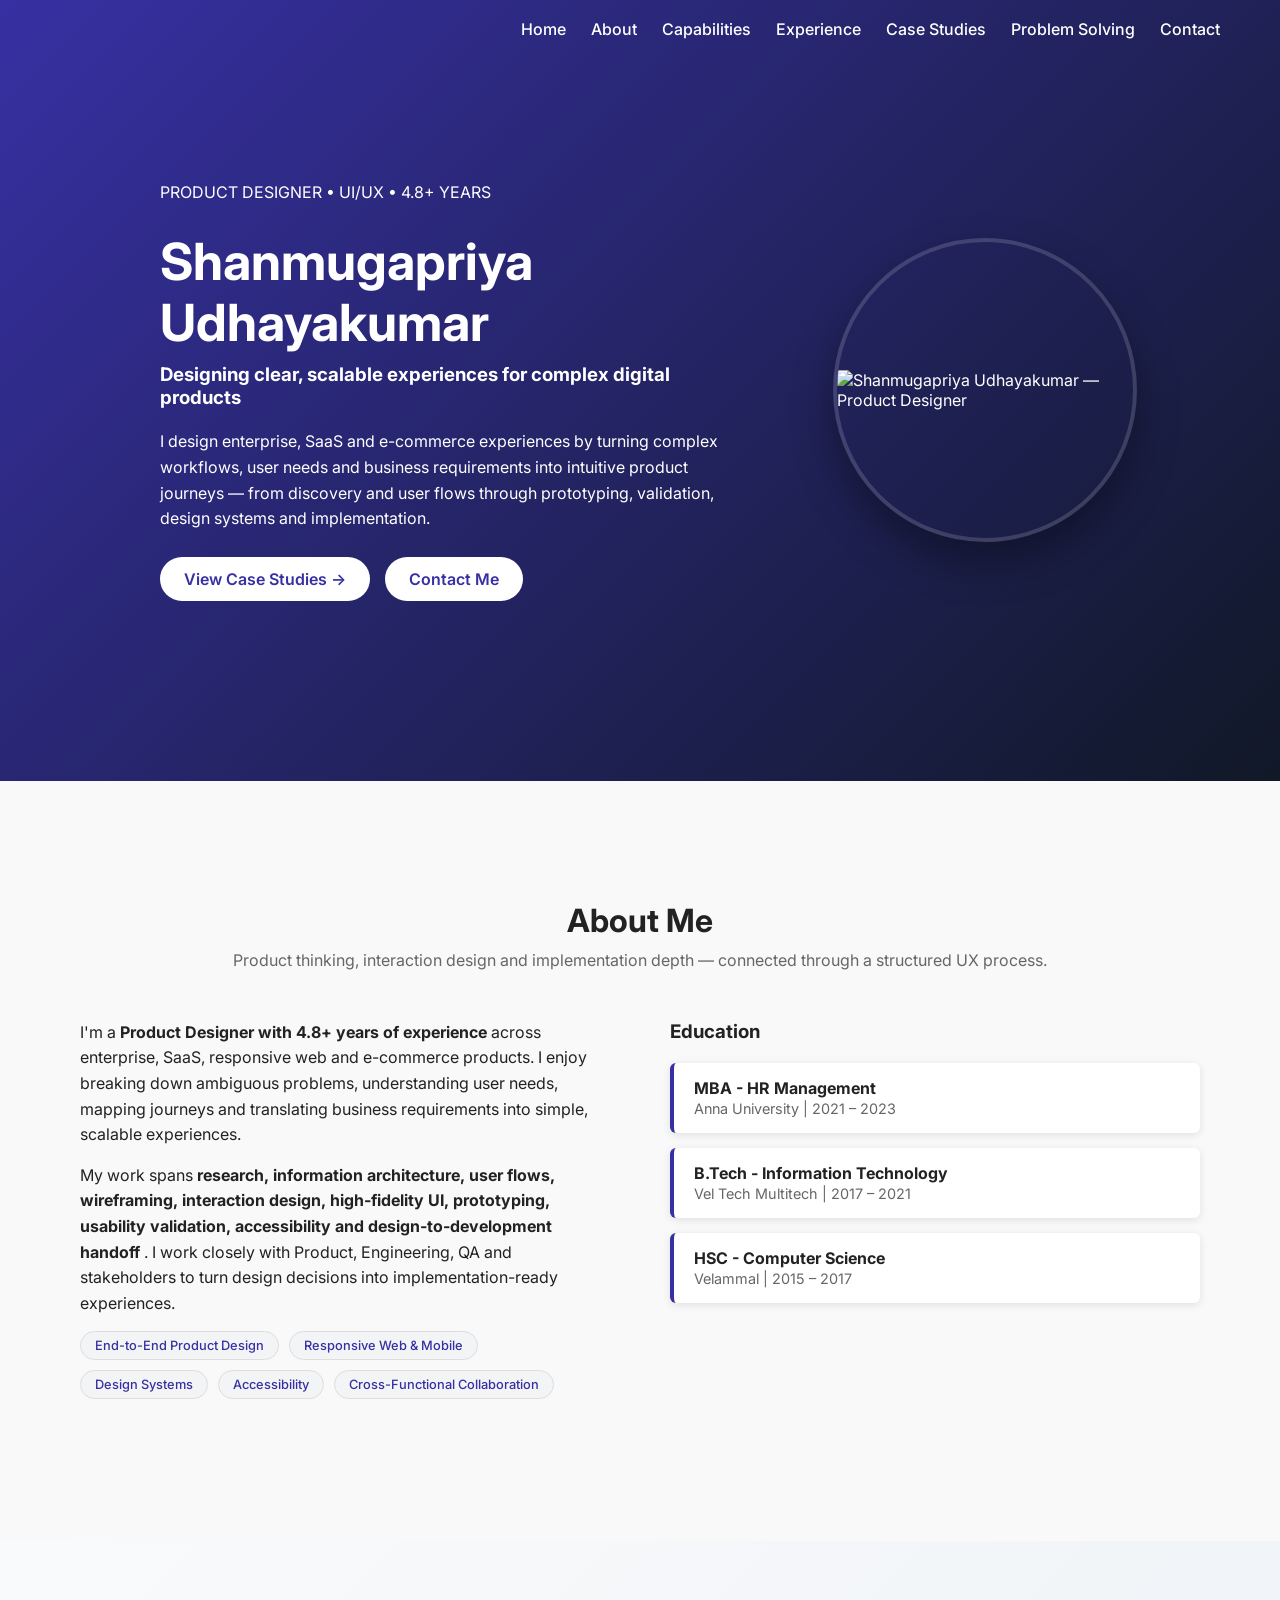
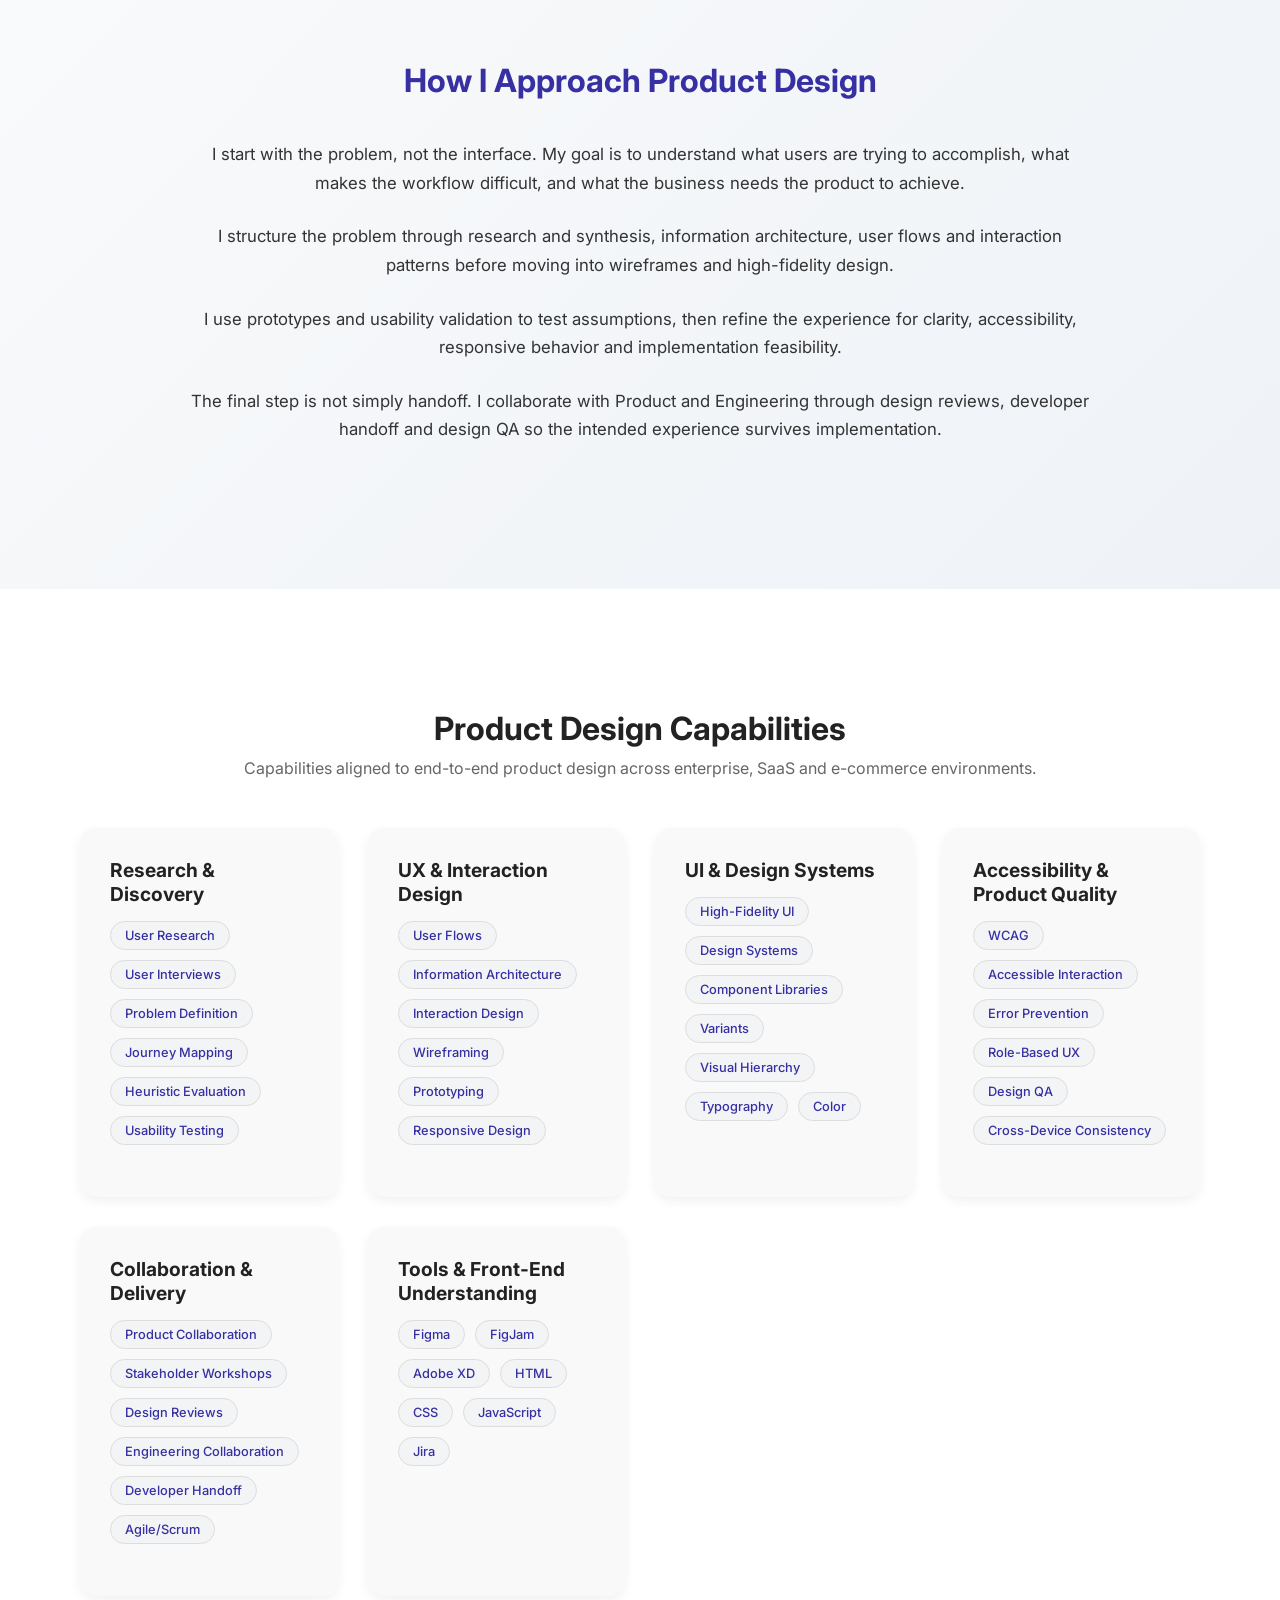
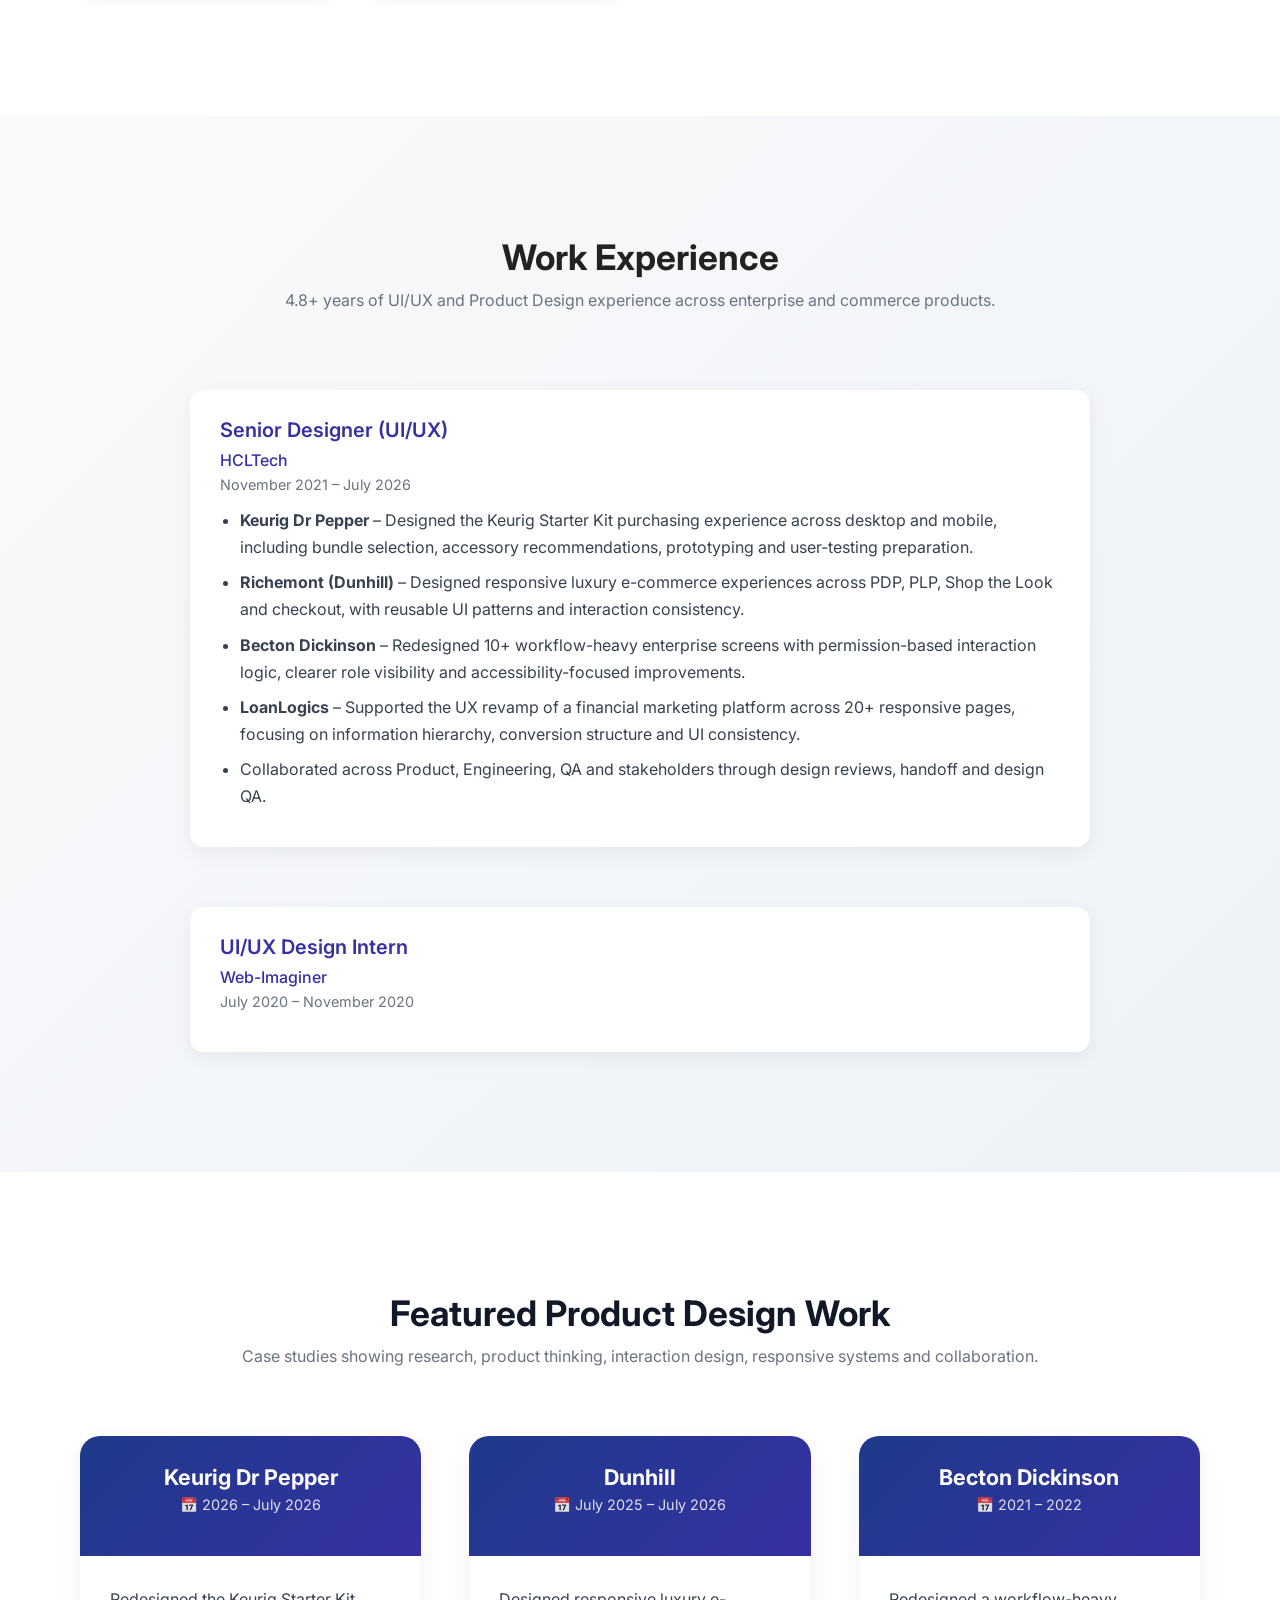
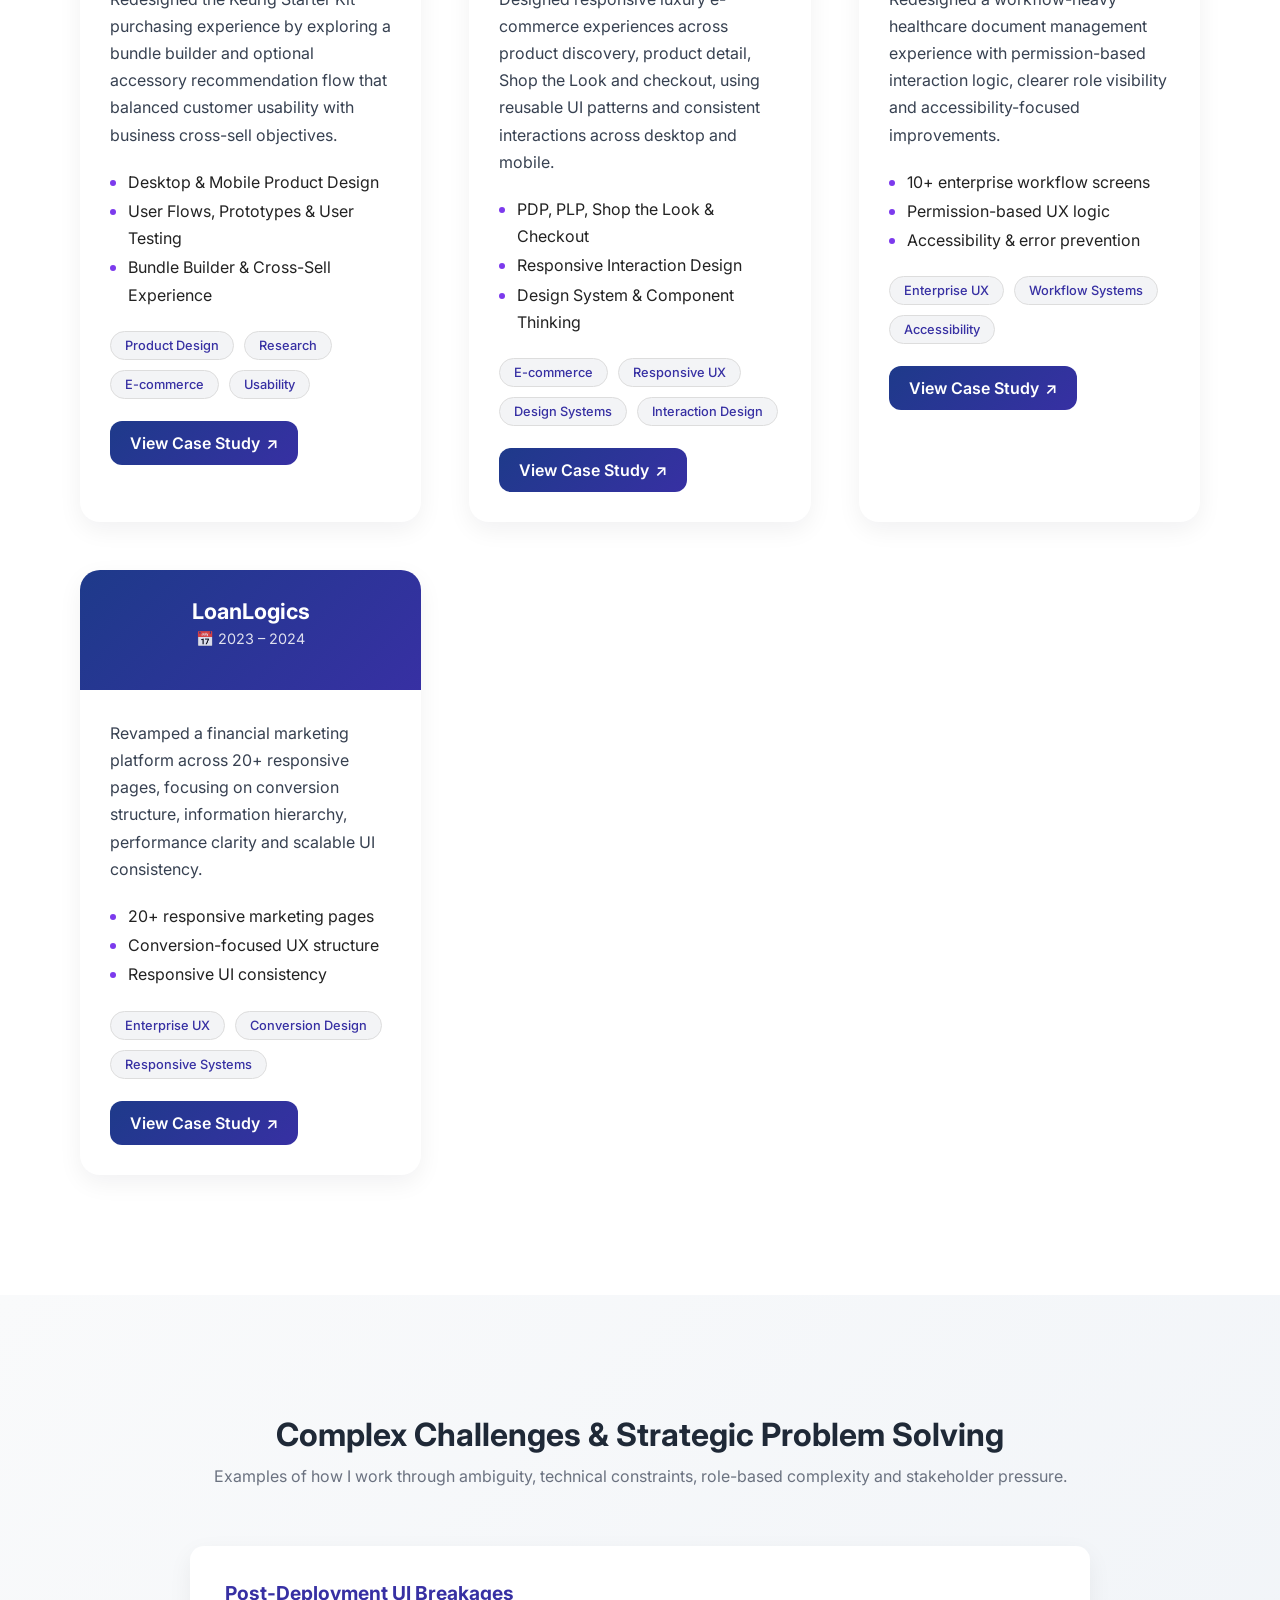
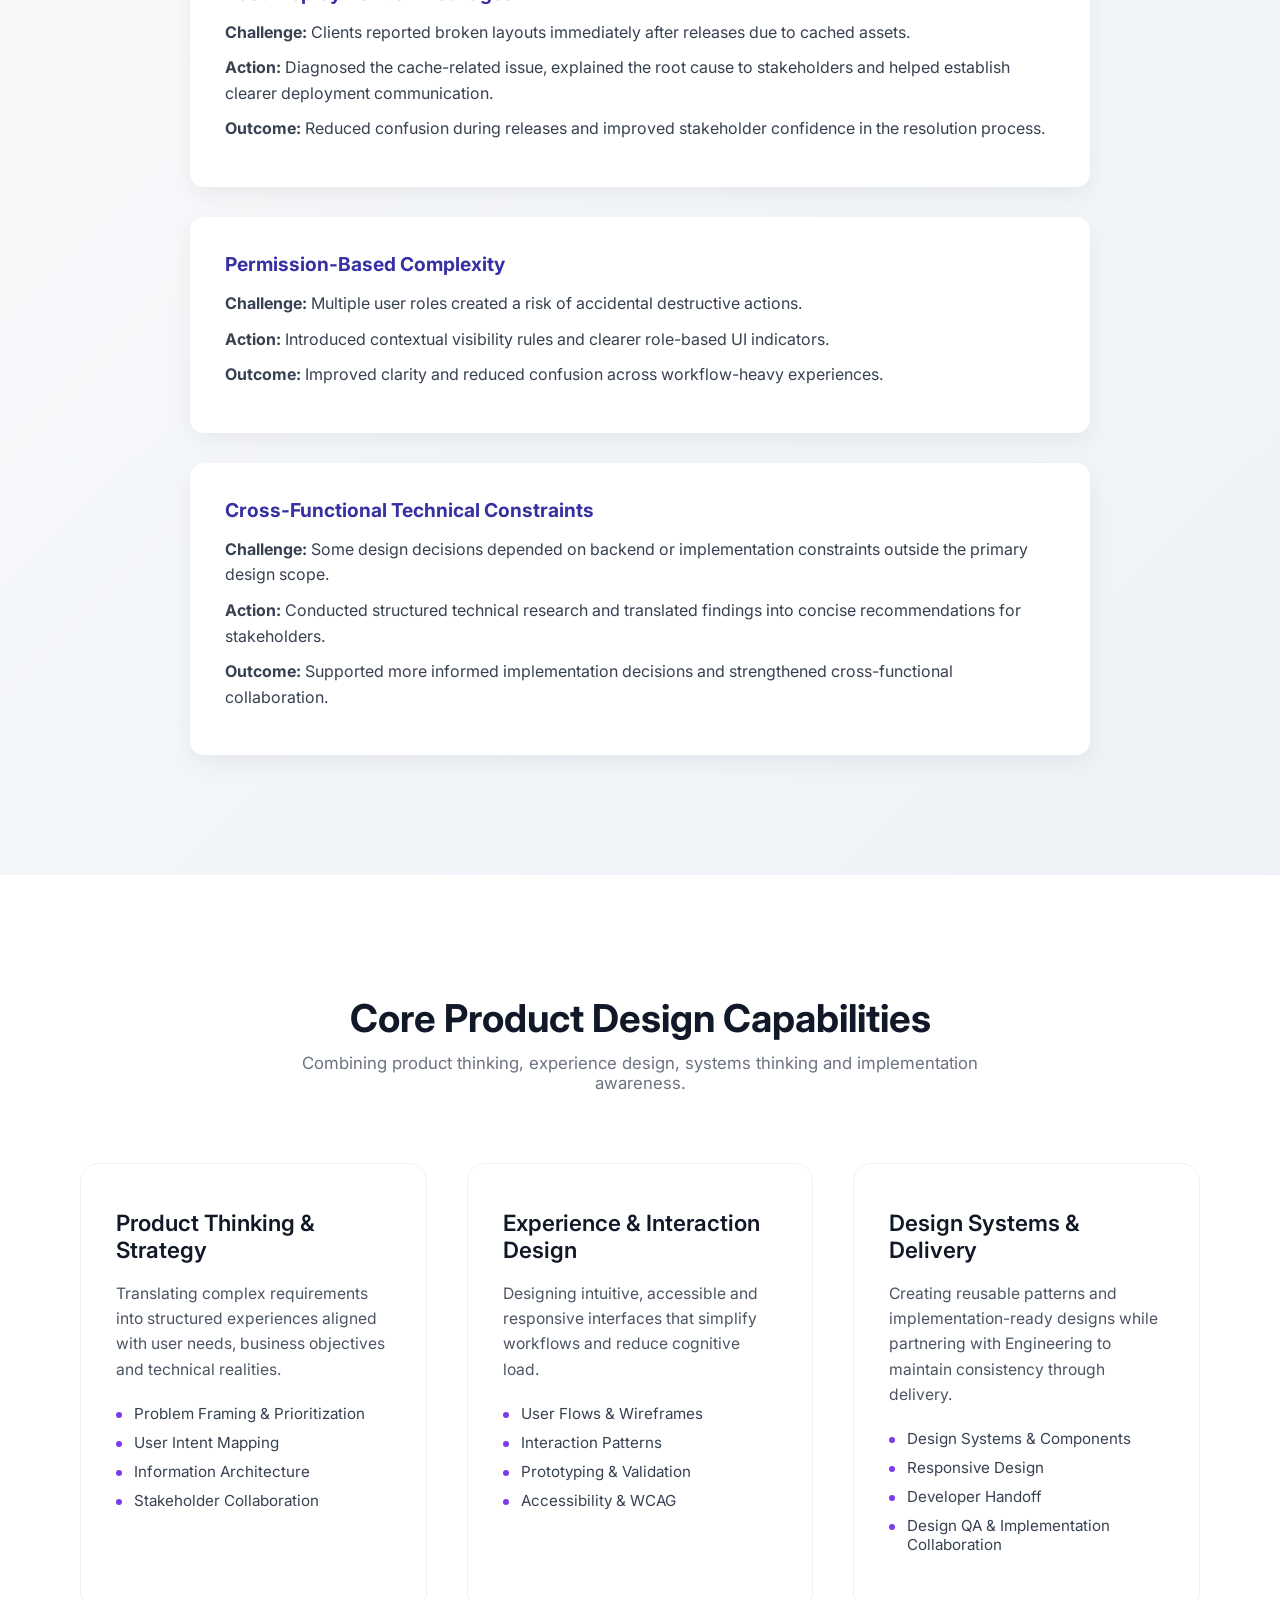
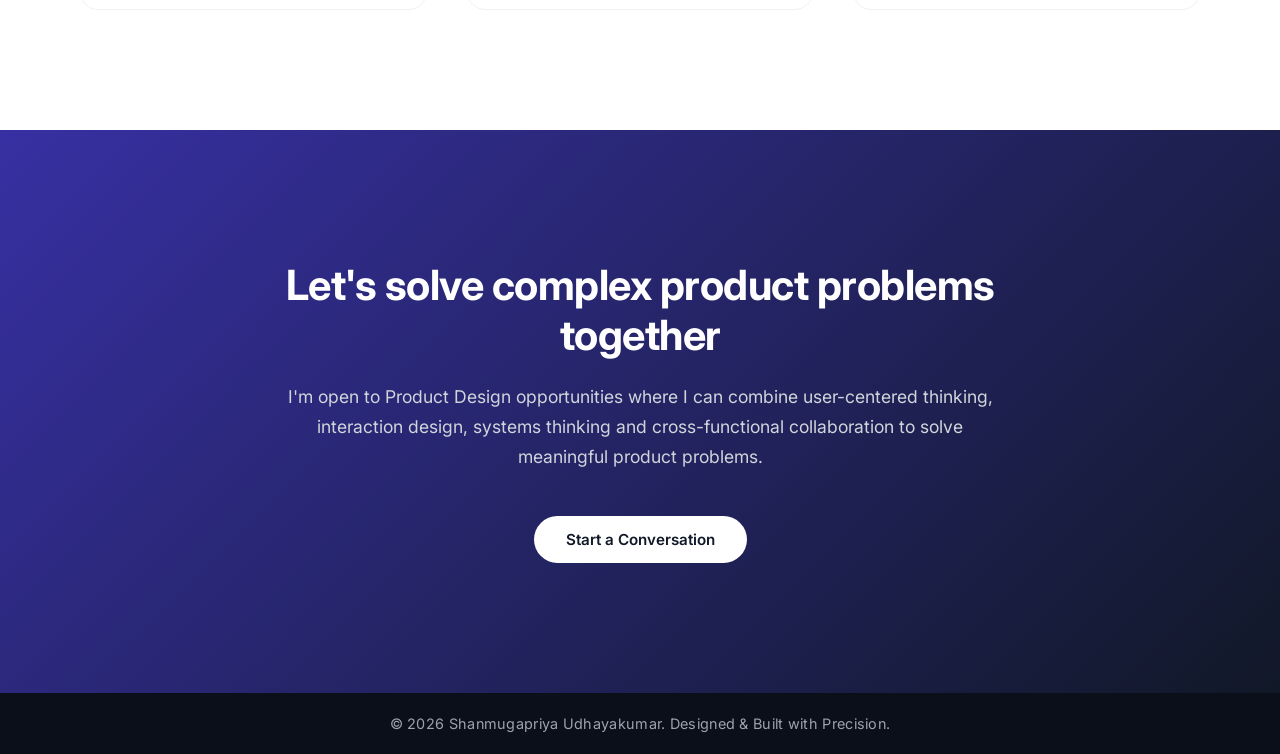
==== commit 45a9cb1f: "Update index.html" ====
--- a/index.html
+++ b/index.html
@@ -1,575 +1,1598 @@
 <!DOCTYPE html>
 <html lang="en">
+
 <head>
   <meta charset="UTF-8" />
   <meta name="viewport" content="width=device-width, initial-scale=1.0" />
-  <title>Shanmugapriya Udhayakumar | Product Designer</title>
-  <!-- Link to CSS inside css folder -->
+
+  <title>Shanmugapriya Udhayakumar | Product Designer | UI/UX</title>
+
+  <meta
+    name="description"
+    content="Product Designer with 4.8+ years of experience designing enterprise, SaaS, responsive web, mobile and e-commerce experiences using research, interaction design, prototyping, design systems and accessibility-focused practices."
+  />
+
   <link rel="stylesheet" href="css/style.css" />
-  <link href="https://fonts.googleapis.com/css2?family=Inter:wght@400;600;700&display=swap" rel="stylesheet">
-  <link rel="stylesheet" href="https://cdnjs.cloudflare.com/ajax/libs/font-awesome/6.5.0/css/all.min.css">
-
+
+  <link
+    href="https://fonts.googleapis.com/css2?family=Inter:wght@400;600;700&display=swap"
+    rel="stylesheet"
+  />
+
+  <link
+    rel="stylesheet"
+    href="https://cdnjs.cloudflare.com/ajax/libs/font-awesome/6.5.0/css/all.min.css"
+  />
 </head>
+
+
 <body>
 
-  <!-- Navigation -->
+
+<!-- =========================================================
+     NAVIGATION
+========================================================= -->
+
 <header class="navbar">
-  <div class="logo">Shanmugapriya <span>Udhayakumar</span></div>
-  <input type="checkbox" id="menu-toggle" class="menu-toggle">
-  <label for="menu-toggle" class="menu-icon">&#9776;</label>
+
+  <div class="logo">
+    Shanmugapriya <span>Udhayakumar</span>
+  </div>
+
+  <input
+    type="checkbox"
+    id="menu-toggle"
+    class="menu-toggle"
+  >
+
+  <label
+    for="menu-toggle"
+    class="menu-icon"
+  >
+    &#9776;
+  </label>
 
   <nav>
     <ul class="nav-links">
-      <li><a href="#home">Home</a></li>
-      <li><a href="#about">About</a></li>
-      <li><a href="#why">Why?</a></li>
-      <li><a href="#skills">Skills</a></li>
-      <li><a href="#experience">Experience</a></li>
-      <li><a href="#portfolio">Portfolio</a></li>
-      <li><a href="#challenges">Challenges</a></li>
-      <li><a href="#services">Services</a></li>
-      <li><a href="#contact">Contact</a></li>
+
+      <li>
+        <a href="#home">Home</a>
+      </li>
+
+      <li>
+        <a href="#about">About</a>
+      </li>
+
+      <li>
+        <a href="#skills">Capabilities</a>
+      </li>
+
+      <li>
+        <a href="#experience">Experience</a>
+      </li>
+
+      <li>
+        <a href="#portfolio">Case Studies</a>
+      </li>
+
+      <li>
+        <a href="#challenges">Problem Solving</a>
+      </li>
+
+      <li>
+        <a href="#contact">Contact</a>
+      </li>
+
     </ul>
   </nav>
+
 </header>
 
 
 
-  <!-- Hero Section -->
-<section id="home" class="hero">
+<!-- =========================================================
+     HERO
+========================================================= -->
+
+<section
+  id="home"
+  class="hero"
+>
+
   <div class="hero-content">
-    <!-- <h4>Hi, I'm</h4> -->
-    <h1>Shanmugapriya <br> Udhayakumar</h1>
-    <h3>Product Designer crafting intuitive experiences for complex digital products</h3>
-    <p>I design enterprise and e-commerce products by turning complex user needs, business requirements, and workflows into simple, scalable experiences from discovery and research to prototyping, validation, and delivery.</p>
+
+    <p class="eyebrow">
+      PRODUCT DESIGNER • UI/UX • 4.8+ YEARS
+    </p>
+
+    <h1>
+      Shanmugapriya
+      <br>
+      Udhayakumar
+    </h1>
+
+    <h3>
+      Designing clear, scalable experiences for complex digital products
+    </h3>
+
+    <p>
+      I design enterprise, SaaS and e-commerce experiences by turning complex
+      workflows, user needs and business requirements into intuitive product
+      journeys — from discovery and user flows through prototyping, validation,
+      design systems and implementation.
+    </p>
+
     <div class="hero-buttons">
-      <a href="#portfolio" class="btn primary">View Case Studies →</a>
-      <!--<a href="assets/Shanmugapriya_4.8yrs_UIX_Designer.pdf" class="btn outline" target="_blank">View Resume</a>-->
-       <a href="mailto:shanmupriya0107@gmail.com" class="btn secondary">Contact Me</a>
-    </div>
+
+      <a
+        href="#portfolio"
+        class="btn primary"
+      >
+        View Case Studies →
+      </a>
+
+      <a
+        href="mailto:shanmupriya0107@gmail.com"
+        class="btn secondary"
+      >
+        Contact Me
+      </a>
+
+    </div>
+
   </div>
 
+
   <div class="hero-img">
+
     <div class="img-circle">
-      <img src="images/Shanmugapriya-Headshot.jpeg" alt="Profile Photo">
-    </div>
+
+      <img
+        src="images/Shanmugapriya-Headshot.jpeg"
+        alt="Shanmugapriya Udhayakumar — Product Designer"
+      >
+
+    </div>
+
   </div>
+
 </section>
 
 
-  <!-- About Section -->
-  <section id="about" class="about">
-    <h2>About Me</h2>
-    <p class="subtitle">Designing scalable digital systems where user clarity meets business performance.</p>
-
-    <div class="about-container">
-      <div class="about-text">
-        <p>I'm a <strong>Product Designer</strong> with 4.8 years of experience designing enterprise and e-commerce digital products. I enjoy breaking down complex workflows, understanding user needs, and translating business requirements into intuitive product experiences. My approach combines research, structured problem solving, interaction design, prototyping, usability validation, and close collaboration with Product and Engineering teams.</p>
-       
-        <!--<div class="about-cards">
-          <div class="card">
-            <h4>Systems Thinking</h4><br>
-            <p>Designing structured systems that reduce cognitive load in complex workflows.</p>
-          </div>
-          <div class="card">
-            <h4>Accessibility & Clarity</h4><br>
-            <p>Designing clear hierarchies and error-safe interactions that improve usability across roles.</p>
-          </div>
-          <div class="card">
-            <h4>Design-to-Code Execution</h4><br>
-            <p>Bridging design and engineering to ensure scalable, implementation-ready solutions.</p>
-          </div>
-        </div>-->
-      </div>
-
-      <div class="education">
-        <h3>Education</h3>
+
+<!-- =========================================================
+     ABOUT
+========================================================= -->
+
+<section
+  id="about"
+  class="about"
+>
+
+  <h2>
+    About Me
+  </h2>
+
+  <p class="subtitle">
+    Product thinking, interaction design and implementation depth —
+    connected through a structured UX process.
+  </p>
+
+
+  <div class="about-container">
+
+
+    <div class="about-text">
+
+      <p>
+
+        I'm a
+        <strong>
+          Product Designer with 4.8+ years of experience
+        </strong>
+        across enterprise, SaaS, responsive web and e-commerce products.
+
+        I enjoy breaking down ambiguous problems, understanding user needs,
+        mapping journeys and translating business requirements into simple,
+        scalable experiences.
+
+      </p>
+
+
+      <p>
+
+        My work spans
+        <strong>
+          research, information architecture, user flows, wireframing,
+          interaction design, high-fidelity UI, prototyping, usability
+          validation, accessibility and design-to-development handoff
+        </strong>.
+
+        I work closely with Product, Engineering, QA and stakeholders to turn
+        design decisions into implementation-ready experiences.
+
+      </p>
+
+
+      <div class="tags">
+
+        <span>
+          End-to-End Product Design
+        </span>
+
+        <span>
+          Responsive Web & Mobile
+        </span>
+
+        <span>
+          Design Systems
+        </span>
+
+        <span>
+          Accessibility
+        </span>
+
+        <span>
+          Cross-Functional Collaboration
+        </span>
+
+      </div>
+
+    </div>
+
+
+
+    <div class="education">
+
+      <h3>
+        Education
+      </h3>
+
+      <ul>
+
+        <li>
+          <strong>
+            MBA - HR Management
+          </strong>
+          <br>
+          <span>
+            Anna University | 2021 – 2023
+          </span>
+        </li>
+
+
+        <li>
+          <strong>
+            B.Tech - Information Technology
+          </strong>
+          <br>
+          <span>
+            Vel Tech Multitech | 2017 – 2021
+          </span>
+        </li>
+
+
+        <li>
+          <strong>
+            HSC - Computer Science
+          </strong>
+          <br>
+          <span>
+            Velammal | 2015 – 2017
+          </span>
+        </li>
+
+      </ul>
+
+    </div>
+
+  </div>
+
+</section>
+
+
+
+<!-- =========================================================
+     DESIGN APPROACH
+========================================================= -->
+
+<section
+  id="why"
+  class="why-designing"
+>
+
+  <h2>
+    How I Approach Product Design
+  </h2>
+
+
+  <p class="intro">
+
+    I start with the problem, not the interface.
+
+    My goal is to understand what users are trying to accomplish,
+    what makes the workflow difficult, and what the business needs
+    the product to achieve.
+
+  </p>
+
+
+  <p>
+
+    I structure the problem through research and synthesis,
+    information architecture, user flows and interaction patterns
+    before moving into wireframes and high-fidelity design.
+
+  </p>
+
+
+  <p>
+
+    I use prototypes and usability validation to test assumptions,
+    then refine the experience for clarity, accessibility,
+    responsive behavior and implementation feasibility.
+
+  </p>
+
+
+  <p>
+
+    The final step is not simply handoff.
+
+    I collaborate with Product and Engineering through design reviews,
+    developer handoff and design QA so the intended experience
+    survives implementation.
+
+  </p>
+
+</section>
+
+
+
+<!-- =========================================================
+     PRODUCT DESIGN CAPABILITIES
+========================================================= -->
+
+<section
+  id="skills"
+  class="skills-section"
+>
+
+  <h2>
+    Product Design Capabilities
+  </h2>
+
+  <p class="subtitle">
+    Capabilities aligned to end-to-end product design across enterprise,
+    SaaS and e-commerce environments.
+  </p>
+
+
+  <div class="skills-grid">
+
+
+    <!-- Research -->
+
+    <div class="skill-card">
+
+      <h3>
+        Research & Discovery
+      </h3>
+
+      <div class="tags">
+
+        <span>User Research</span>
+        <span>User Interviews</span>
+        <span>Problem Definition</span>
+        <span>Journey Mapping</span>
+        <span>Heuristic Evaluation</span>
+        <span>Usability Testing</span>
+
+      </div>
+
+    </div>
+
+
+
+    <!-- UX -->
+
+    <div class="skill-card">
+
+      <h3>
+        UX & Interaction Design
+      </h3>
+
+      <div class="tags">
+
+        <span>User Flows</span>
+        <span>Information Architecture</span>
+        <span>Interaction Design</span>
+        <span>Wireframing</span>
+        <span>Prototyping</span>
+        <span>Responsive Design</span>
+
+      </div>
+
+    </div>
+
+
+
+    <!-- UI -->
+
+    <div class="skill-card">
+
+      <h3>
+        UI & Design Systems
+      </h3>
+
+      <div class="tags">
+
+        <span>High-Fidelity UI</span>
+        <span>Design Systems</span>
+        <span>Component Libraries</span>
+        <span>Variants</span>
+        <span>Visual Hierarchy</span>
+        <span>Typography</span>
+        <span>Color</span>
+
+      </div>
+
+    </div>
+
+
+
+    <!-- Accessibility -->
+
+    <div class="skill-card">
+
+      <h3>
+        Accessibility & Product Quality
+      </h3>
+
+      <div class="tags">
+
+        <span>WCAG</span>
+        <span>Accessible Interaction</span>
+        <span>Error Prevention</span>
+        <span>Role-Based UX</span>
+        <span>Design QA</span>
+        <span>Cross-Device Consistency</span>
+
+      </div>
+
+    </div>
+
+
+
+    <!-- Collaboration -->
+
+    <div class="skill-card">
+
+      <h3>
+        Collaboration & Delivery
+      </h3>
+
+      <div class="tags">
+
+        <span>Product Collaboration</span>
+        <span>Stakeholder Workshops</span>
+        <span>Design Reviews</span>
+        <span>Engineering Collaboration</span>
+        <span>Developer Handoff</span>
+        <span>Agile/Scrum</span>
+
+      </div>
+
+    </div>
+
+
+
+    <!-- Tools -->
+
+    <div class="skill-card">
+
+      <h3>
+        Tools & Front-End Understanding
+      </h3>
+
+      <div class="tags">
+
+        <span>Figma</span>
+        <span>FigJam</span>
+        <span>Adobe XD</span>
+        <span>HTML</span>
+        <span>CSS</span>
+        <span>JavaScript</span>
+        <span>Jira</span>
+
+      </div>
+
+    </div>
+
+  </div>
+
+</section>
+
+
+
+<!-- =========================================================
+     EXPERIENCE
+========================================================= -->
+
+<section
+  id="experience"
+  class="experience-section"
+>
+
+  <h2>
+    Work Experience
+  </h2>
+
+  <p class="subtitle">
+    4.8+ years of UI/UX and Product Design experience across
+    enterprise and commerce products.
+  </p>
+
+
+  <div class="timeline">
+
+
+    <!-- HCL -->
+
+    <div class="timeline-item">
+
+      <div class="timeline-content">
+
+        <h3>
+          Senior Designer (UI/UX)
+        </h3>
+
+        <p class="company">
+          HCLTech
+        </p>
+
+        <span class="date">
+          November 2021 – July 2026
+        </span>
+
+
+        <ul class="role-details">
+
+          <li>
+
+            <strong>
+              Keurig Dr Pepper
+            </strong>
+
+            – Designed the Keurig Starter Kit purchasing experience
+            across desktop and mobile, including bundle selection,
+            accessory recommendations, prototyping and user-testing
+            preparation.
+
+          </li>
+
+
+          <li>
+
+            <strong>
+              Richemont (Dunhill)
+            </strong>
+
+            – Designed responsive luxury e-commerce experiences
+            across PDP, PLP, Shop the Look and checkout, with reusable
+            UI patterns and interaction consistency.
+
+          </li>
+
+
+          <li>
+
+            <strong>
+              Becton Dickinson
+            </strong>
+
+            – Redesigned 10+ workflow-heavy enterprise screens
+            with permission-based interaction logic, clearer role
+            visibility and accessibility-focused improvements.
+
+          </li>
+
+
+          <li>
+
+            <strong>
+              LoanLogics
+            </strong>
+
+            – Supported the UX revamp of a financial marketing
+            platform across 20+ responsive pages, focusing on
+            information hierarchy, conversion structure and UI
+            consistency.
+
+          </li>
+
+
+          <li>
+
+            Collaborated across Product, Engineering, QA and
+            stakeholders through design reviews, handoff and
+            design QA.
+
+          </li>
+
+        </ul>
+
+      </div>
+
+    </div>
+
+
+
+    <!-- INTERNSHIP -->
+
+    <div class="timeline-item">
+
+      <div class="timeline-content">
+
+        <h3>
+          UI/UX Design Intern
+        </h3>
+
+        <p class="company">
+          Web-Imaginer
+        </p>
+
+        <span class="date">
+          July 2020 – November 2020
+        </span>
+
+      </div>
+
+    </div>
+
+  </div>
+
+</section>
+
+
+
+<!-- =========================================================
+     FEATURED CASE STUDIES
+========================================================= -->
+
+<a id="portfolio-top"></a>
+
+
+<section
+  id="portfolio"
+  class="featured-projects"
+>
+
+  <h2>
+    Featured Product Design Work
+  </h2>
+
+  <p class="subtitle">
+    Case studies showing research, product thinking, interaction design,
+    responsive systems and collaboration.
+  </p>
+
+
+  <div class="projects-grid">
+
+
+    <!-- =====================================================
+         KDP
+    ====================================================== -->
+
+    <div class="project-card loanlogics">
+
+      <div class="project-header">
+
+        <h3>
+          Keurig Dr Pepper
+        </h3>
+
+        <p class="date">
+          📅 2026 – July 2026
+        </p>
+
+      </div>
+
+
+      <div class="project-body">
+
+        <p class="desc">
+
+          Redesigned the Keurig Starter Kit purchasing experience
+          by exploring a bundle builder and optional accessory
+          recommendation flow that balanced customer usability
+          with business cross-sell objectives.
+
+        </p>
+
+
         <ul>
-          <li><strong>MBA - HR Management</strong><br><span>Anna University | 2021 – 2023</span></li>
-          <li><strong>B.Tech - Information Technology</strong><br><span>Vel Tech Multitech | 2017 – 2021</span></li>
-          <li><strong>HSC - Computer Science</strong><br><span>Velammal | 2015 – 2017</span></li>
+
+          <li>
+            Desktop & Mobile Product Design
+          </li>
+
+          <li>
+            User Flows, Prototypes & User Testing
+          </li>
+
+          <li>
+            Bundle Builder & Cross-Sell Experience
+          </li>
+
         </ul>
-      </div>
-    </div>
-  </section>
-
-  <!-- WHY DESIGNING SECTION -->
-<section id="why" class="why-designing">
-  <h2>Why Designing?</h2>
-  <p class="intro">
-    My journey into design started with curiosity but it evolved into a passion for solving complex problems through structured systems.
+
+
+        <div class="tags">
+
+          <span>
+            Product Design
+          </span>
+
+          <span>
+            Research
+          </span>
+
+          <span>
+            E-commerce
+          </span>
+
+          <span>
+            Usability
+          </span>
+
+        </div>
+
+
+        <a
+          href="projects/kdp.html"
+          class="btn project-btn"
+        >
+          View Case Study
+          <span class="arrow">
+            ↗
+          </span>
+        </a>
+
+      </div>
+
+    </div>
+
+
+
+    <!-- =====================================================
+         DUNHILL
+    ====================================================== -->
+
+    <div class="project-card loanlogics">
+
+      <div class="project-header">
+
+        <h3>
+          Dunhill
+        </h3>
+
+        <p class="date">
+          📅 July 2025 – July 2026
+        </p>
+
+      </div>
+
+
+      <div class="project-body">
+
+        <p class="desc">
+
+          Designed responsive luxury e-commerce experiences
+          across product discovery, product detail, Shop the Look
+          and checkout, using reusable UI patterns and consistent
+          interactions across desktop and mobile.
+
+        </p>
+
+
+        <ul>
+
+          <li>
+            PDP, PLP, Shop the Look & Checkout
+          </li>
+
+          <li>
+            Responsive Interaction Design
+          </li>
+
+          <li>
+            Design System & Component Thinking
+          </li>
+
+        </ul>
+
+
+        <div class="tags">
+
+          <span>
+            E-commerce
+          </span>
+
+          <span>
+            Responsive UX
+          </span>
+
+          <span>
+            Design Systems
+          </span>
+
+          <span>
+            Interaction Design
+          </span>
+
+        </div>
+
+
+        <a
+          href="projects/dunhill.html"
+          class="btn project-btn"
+        >
+          View Case Study
+          <span class="arrow">
+            ↗
+          </span>
+        </a>
+
+      </div>
+
+    </div>
+
+
+
+    <!-- =====================================================
+         BECTON DICKINSON
+    ====================================================== -->
+
+    <div class="project-card becton">
+
+      <div class="project-header">
+
+        <h3>
+          Becton Dickinson
+        </h3>
+
+        <p class="date">
+          📅 2021 – 2022
+        </p>
+
+      </div>
+
+
+      <div class="project-body">
+
+        <p class="desc">
+
+          Redesigned a workflow-heavy healthcare document
+          management experience with permission-based interaction
+          logic, clearer role visibility and accessibility-focused
+          improvements.
+
+        </p>
+
+
+        <ul>
+
+          <li>
+            10+ enterprise workflow screens
+          </li>
+
+          <li>
+            Permission-based UX logic
+          </li>
+
+          <li>
+            Accessibility & error prevention
+          </li>
+
+        </ul>
+
+
+        <div class="tags">
+
+          <span>
+            Enterprise UX
+          </span>
+
+          <span>
+            Workflow Systems
+          </span>
+
+          <span>
+            Accessibility
+          </span>
+
+        </div>
+
+
+        <a
+          href="projects/bd.html"
+          class="btn project-btn"
+        >
+          View Case Study
+          <span class="arrow">
+            ↗
+          </span>
+        </a>
+
+      </div>
+
+    </div>
+
+
+
+    <!-- =====================================================
+         LOANLOGICS
+    ====================================================== -->
+
+    <div class="project-card loanlogics">
+
+      <div class="project-header">
+
+        <h3>
+          LoanLogics
+        </h3>
+
+        <p class="date">
+          📅 2023 – 2024
+        </p>
+
+      </div>
+
+
+      <div class="project-body">
+
+        <p class="desc">
+
+          Revamped a financial marketing platform across
+          20+ responsive pages, focusing on conversion structure,
+          information hierarchy, performance clarity and scalable
+          UI consistency.
+
+        </p>
+
+
+        <ul>
+
+          <li>
+            20+ responsive marketing pages
+          </li>
+
+          <li>
+            Conversion-focused UX structure
+          </li>
+
+          <li>
+            Responsive UI consistency
+          </li>
+
+        </ul>
+
+
+        <div class="tags">
+
+          <span>
+            Enterprise UX
+          </span>
+
+          <span>
+            Conversion Design
+          </span>
+
+          <span>
+            Responsive Systems
+          </span>
+
+        </div>
+
+
+        <a
+          href="projects/loanlogics.html"
+          class="btn project-btn"
+        >
+          View Case Study
+          <span class="arrow">
+            ↗
+          </span>
+        </a>
+
+      </div>
+
+    </div>
+
+  </div>
+
+</section>
+
+
+
+<!-- =========================================================
+     PHOTO APP POPUP
+========================================================= -->
+
+<div
+  id="photoapp-popup"
+  class="popup-overlay"
+>
+
+  <div class="popup-container">
+
+
+    <a
+      href="#portfolio-top"
+      class="close-btn"
+    >
+      &times;
+    </a>
+
+
+    <h2>
+      Here is the final result
+    </h2>
+
+    <br>
+
+
+    <div class="responsive-video">
+
+      <video controls>
+
+        <source
+          src="images/PhotoApp.mp4"
+          type="video/mp4"
+        >
+
+        Your browser does not support the video tag.
+
+      </video>
+
+    </div>
+
+
+    <h3>
+      Here is more about the WHY
+    </h3>
+
+    <br>
+
+
+    <p>
+
+      I was feeling inspired by how modern photo-sharing platforms
+      handle large, diverse collections of images. I wanted to use
+      this inspiration to deepen my skills in visual hierarchy and
+      complex mobile interactions.
+
+      The core challenge I set for myself was:
+
+      How do you design an "Explore" screen that feels dynamic,
+      and how do you transition into a detail screen without the
+      user losing context?
+
+    </p>
+
+
+    <p>
+
+      I decided to build a high-fidelity prototype of a photo
+      inspiration app.
+
+      The biggest learning goal for me was mastering screen
+      transitions and micro-interactions, specifically making
+      the transition from the image grid to the single photo
+      view feel seamless and polished.
+
+    </p>
+
+
+    <p>
+
+      I truly believe a well-rounded UX/UI designer needs strong
+      proficiency in motion and interaction design to deliver a
+      holistic and delightful experience.
+
+      This project was my focused effort to practice and prove
+      those capabilities.
+
+    </p>
+
+
+    <br>
+
+
+    <h3>
+      Here is more about the HOW
+    </h3>
+
+    <br>
+
+
+    <p>
+
+      This was a project dedicated purely to visual design and
+      prototyping, and not a full UX case study.
+
+      I intentionally skipped formal user-research steps such
+      as interviews, observations and usability testing because
+      this was a self-directed visual design exercise.
+
+    </p>
+
+
+    <p>
+
+      I began with pen-and-paper wireframes to quickly define
+      the grid, header and layout.
+
+      Then I moved into Figma to build high-fidelity screens,
+      focusing on visual clarity, hierarchy and seamless
+      transitions.
+
+    </p>
+
+
+    <p>
+
+      It was a solo effort to strengthen my production skills
+      in Figma and interaction design.
+
+    </p>
+
+
+    <br>
+
+
+    <h3>
+      Here are some pics from the process
+    </h3>
+
+    <br>
+
+
+    <p>
+      Initial thinking around the design and layout:
+    </p>
+
+    <br>
+
+
+    <img
+      src="images/PhotoApp.jpeg"
+      class="process-image"
+      alt="Photo inspiration app design process"
+    >
+
+
+    <img
+      src="images/PhotoApp-2.jpeg"
+      class="process-image"
+      alt="Photo inspiration app wireframes"
+    >
+
+  </div>
+
+</div>
+
+
+
+<!-- =========================================================
+     COMPLEX CHALLENGES
+========================================================= -->
+
+<section
+  id="challenges"
+  class="challenges-section"
+>
+
+  <h2>
+    Complex Challenges & Strategic Problem Solving
+  </h2>
+
+
+  <p class="subtitle">
+
+    Examples of how I work through ambiguity,
+    technical constraints, role-based complexity
+    and stakeholder pressure.
+
   </p>
 
-  <p>
-   What began as exploring how websites worked soon became an obsession with clarity, hierarchy, and user decision-making. 
-    I realized design wasn’t just about visuals, it was about shaping behavior, reducing friction, and aligning user goals with business objectives.
+
+  <div class="challenge-container">
+
+
+    <!-- Challenge 1 -->
+
+    <div class="challenge-card">
+
+      <h3>
+        Post-Deployment UI Breakages
+      </h3>
+
+      <p>
+
+        <strong>
+          Challenge:
+        </strong>
+
+        Clients reported broken layouts immediately after releases
+        due to cached assets.
+
+      </p>
+
+
+      <p>
+
+        <strong>
+          Action:
+        </strong>
+
+        Diagnosed the cache-related issue, explained the root cause
+        to stakeholders and helped establish clearer deployment
+        communication.
+
+      </p>
+
+
+      <p>
+
+        <strong>
+          Outcome:
+        </strong>
+
+        Reduced confusion during releases and improved stakeholder
+        confidence in the resolution process.
+
+      </p>
+
+    </div>
+
+
+
+    <!-- Challenge 2 -->
+
+    <div class="challenge-card">
+
+      <h3>
+        Permission-Based Complexity
+      </h3>
+
+      <p>
+
+        <strong>
+          Challenge:
+        </strong>
+
+        Multiple user roles created a risk of accidental
+        destructive actions.
+
+      </p>
+
+
+      <p>
+
+        <strong>
+          Action:
+        </strong>
+
+        Introduced contextual visibility rules and clearer
+        role-based UI indicators.
+
+      </p>
+
+
+      <p>
+
+        <strong>
+          Outcome:
+        </strong>
+
+        Improved clarity and reduced confusion across
+        workflow-heavy experiences.
+
+      </p>
+
+    </div>
+
+
+
+    <!-- Challenge 3 -->
+
+    <div class="challenge-card">
+
+      <h3>
+        Cross-Functional Technical Constraints
+      </h3>
+
+      <p>
+
+        <strong>
+          Challenge:
+        </strong>
+
+        Some design decisions depended on backend or implementation
+        constraints outside the primary design scope.
+
+      </p>
+
+
+      <p>
+
+        <strong>
+          Action:
+        </strong>
+
+        Conducted structured technical research and translated
+        findings into concise recommendations for stakeholders.
+
+      </p>
+
+
+      <p>
+
+        <strong>
+          Outcome:
+        </strong>
+
+        Supported more informed implementation decisions and
+        strengthened cross-functional collaboration.
+
+      </p>
+
+    </div>
+
+  </div>
+
+</section>
+
+
+
+<!-- =========================================================
+     CORE PRODUCT DESIGN CAPABILITIES
+========================================================= -->
+
+<section
+  class="capabilities"
+  id="capabilities"
+>
+
+  <h2 class="section-title">
+    Core Product Design Capabilities
+  </h2>
+
+
+  <p class="section-subtitle">
+
+    Combining product thinking, experience design,
+    systems thinking and implementation awareness.
+
   </p>
 
-  <p>
-    Over the years, that curiosity transformed into a focus on enterprise systems, workflow-heavy platforms, and conversion-driven experiences.
-    I enjoy designing products where clarity reduces cognitive load, permissions prevent costly errors, and structure improves scalability.
-  </p>
-
-  <p>
-    Design, for me, is not decoration — it’s decision architecture.
-  </p>
+
+  <div class="capabilities-container">
+
+
+    <!-- Product Strategy -->
+
+    <div class="capability-card">
+
+      <h3>
+        Product Thinking & Strategy
+      </h3>
+
+      <p>
+
+        Translating complex requirements into structured
+        experiences aligned with user needs, business objectives
+        and technical realities.
+
+      </p>
+
+
+      <ul>
+
+        <li>
+          Problem Framing & Prioritization
+        </li>
+
+        <li>
+          User Intent Mapping
+        </li>
+
+        <li>
+          Information Architecture
+        </li>
+
+        <li>
+          Stakeholder Collaboration
+        </li>
+
+      </ul>
+
+    </div>
+
+
+
+    <!-- Interaction Design -->
+
+    <div class="capability-card">
+
+      <h3>
+        Experience & Interaction Design
+      </h3>
+
+      <p>
+
+        Designing intuitive, accessible and responsive interfaces
+        that simplify workflows and reduce cognitive load.
+
+      </p>
+
+
+      <ul>
+
+        <li>
+          User Flows & Wireframes
+        </li>
+
+        <li>
+          Interaction Patterns
+        </li>
+
+        <li>
+          Prototyping & Validation
+        </li>
+
+        <li>
+          Accessibility & WCAG
+        </li>
+
+      </ul>
+
+    </div>
+
+
+
+    <!-- Systems -->
+
+    <div class="capability-card">
+
+      <h3>
+        Design Systems & Delivery
+      </h3>
+
+      <p>
+
+        Creating reusable patterns and implementation-ready
+        designs while partnering with Engineering to maintain
+        consistency through delivery.
+
+      </p>
+
+
+      <ul>
+
+        <li>
+          Design Systems & Components
+        </li>
+
+        <li>
+          Responsive Design
+        </li>
+
+        <li>
+          Developer Handoff
+        </li>
+
+        <li>
+          Design QA & Implementation Collaboration
+        </li>
+
+      </ul>
+
+    </div>
+
+  </div>
+
 </section>
 
-<!-- SKILLS & EXPERTISE SECTION -->
-<section id="skills" class="skills-section">
-  <h2>Skills & Expertise</h2>
-  <p class="subtitle">Focused on enterprise systems, scalable workflows, and measurable product impact.</p>
-
-  <div class="skills-grid">
-    <div class="skill-card">
-      <h3>Product Discovery & Research</h3>
-      <div class="tags">
-        <span>User Research</span><span>Problem Definition</span><span>User Interviews</span>
-        <span>Usability Testing</span><span>Heuristic Evaluation</span><span>Journey Mapping</span>
-      </div>
-    </div>
-
-    <div class="skill-card">
-      <h3>UI & Design Systems</h3>
-      <div class="tags">
-        <span>Design Systems</span><span>Component Libraries</span><span>Accessibility (WCAG)</span>
-        <span>High-Fidelity UI</span><span>Variants</span>
-      </div>
-    </div>
-
-    <div class="skill-card">
-      <h3>Product & Interaction Design</h3>
-      <div class="tags">
-        <span>User Flows</span><span>Information Architecture</span><span>Interaction Design</span><span>Wireframing</span>
-        <span>Prototyping</span><span>Responsive Design</span>
-      </div>
-    </div>
-
-     <div class="skill-card">
-      <h3>Collaboration & Delivery</h3>
-      <div class="tags">
-        <span>Product Collaboration</span><span>Engineering Collaboration</span><span>Stakeholder Workshops</span><span>Design Reviews</span>
-        <span>Developer Handoff</span><span>Design QA</span><span>Agile/Scrum</span>
-      </div>
-    </div>
-
-    <div class="skill-card">
-      <h3>Tools</h3>
-      <div class="tags">
-        <span>Figma</span><span>Adobe XD</span><span>Jira</span>
-        <span>HTML/CSS</span>
-      </div>
-    </div>
-  </div>
-</section>
-
-<section id="experience" class="experience-section">
-  <h2>Work Experience</h2>
-  <p class="subtitle">Enterprise & B2B Product Design Experience</p>
-
-  <div class="timeline">
-
-    <!-- Current Role -->
-    <div class="timeline-item">
-      <div class="timeline-content">
-        <h3>Senior Designer (UI/UX)</h3>
-        <p class="company">HCLTech</p>
-        <span class="date">November 2021 – Present</span>
-
-        <ul class="role-details">
-          <li><strong>Becton Dickinson</strong> – Enterprise Document Management System</li>
-          <li>Redesigned 10+ workflow-heavy healthcare screens</li>
-          <li>Designed permission-based UI logic to prevent destructive errors</li>
-          <li>Improved accessibility and role clarity</li>
-          <li><strong>LoanLogics</strong> – Marketing platform & conversion UX revamp</li>
-          <li><strong>Richemont (Dunhill)</strong> – PDP & Checkout UX optimization</li>
-          <li>Designed enterprise workflows and reusable UI components</li>
-          <li>Improved information hierarchy and cross-device consistency</li>
-        </ul>
-      </div>
-    </div>
-
-    <!-- Previous Role 
-    <div class="timeline-item">
-      <div class="timeline-content">
-        <h3>Software Engineer (UI/UX)</h3>
-        <p class="company">HCLTech</p>
-        <span class="date">November 2021 – July 2022</span>
-
-        <ul class="role-details">
-          <li><strong>Becton Dickinson</strong> – Enterprise Document Management System</li>
-          <li>Redesigned 10+ workflow-heavy healthcare screens</li>
-          <li>Designed permission-based UI logic to prevent destructive errors</li>
-          <li>Improved accessibility and role clarity</li>
-        </ul>
-      </div>
-    </div>-->
-
-    <!-- Internship -->
-    <div class="timeline-item">
-      <div class="timeline-content">
-        <h3>Web-Imaginer – Internship</h3>
-        <span class="date">July 2020 – November 2020</span>
-      </div>
-    </div>
-
-  </div>
-</section>
-
-<!-- FEATURED PROJECTS SECTION -->
-<a id="portfolio-top"></a>
-
-<section id="portfolio" class="featured-projects">
-  <h2>Featured Projects</h2>
-  <p class="subtitle">Selected product design work across enterprise and conversion-focused platforms</p>
-
-  <div class="projects-grid">
-      <!-- Becton Dickinson -->
-    <div class="project-card becton">
-      <div class="project-header">
-        <h3>Becton Dickinson</h3>
-        <p class="date">📅 2021 – 2022</p>
-      </div>
-
-      <div class="project-body">
-        <p class="desc">
-          Redesigned workflow-heavy healthcare document system with permission-based
-          interaction logic and accessibility-focused improvements.
-        </p>
-
-        <ul>
-          <li>Redesigned 10+ enterprise screens</li>
-          <li>Permission-based UX logic</li>
-          <li>Improved accessibility & role clarity</li>
-        </ul>
-
-        <div class="tags">
-          <span>Enterprise UX</span>
-          <span>Workflow Systems</span>
-          <span>Accessibility</span>
-        </div>
-
-        <a href="projects/bd.html" class="btn project-btn">
-          View Case Study <span class="arrow">↗</span>
-        </a>
-      </div>
-    </div>
-
-  </div>
-
-    <!-- Dr Pepper KDP -->
-    <div class="project-card loanlogics">
-      <div class="project-header">
-        <h3>Keurig Dr Pepper</h3>
-        <p class="date">📅 2026 – July 2026</p>
-      </div>
-
-      <div class="project-body">
-        <p class="desc">
-          Redesigned the Keurig Starter Kit purchasing experience by creating an intuitive bundle builder and accessory recommendation 
-          flow that balanced customer usability with business cross-sell objectives.
-        </p>
-
-        <ul>
-          <li>Desktop & Mobile UX</li>
-          <li>Bundle Builder & Cross-Sell</li>
-          <li>User Flows, Prototypes & User Testing</li>
-        </ul>
-
-        <div class="tags">
-          <span>Product Design</span>
-          <span>CUX Strategy</span>
-          <span>E-commerce</span>
-        </div>
-
-        <a href="projects/kdp.html" class="btn project-btn">
-          View Case Study <span class="arrow">↗</span>
-        </a>
-      </div>
-    </div>
-
-    <!-- Dunhill -->
-    <div class="project-card loanlogics">
-      <div class="project-header">
-        <h3>Dunhill</h3>
-        <p class="date">📅 2023 – 2024</p>
-      </div>
-
-      <div class="project-body">
-        <p class="desc">
-        Designing responsive desktop and mobile commerce experiences with reusable UI patterns and consistent interactions.
-        </p>
-
-        <div class="tags">
-          <span>E-commerce</span>
-          <span>Responsive UX</span>
-          <span>Design System</span>
-          <span>UI</span>
-        </div>
-
-        <a href="projects/loanlogics.html" class="btn project-btn">
-          View Case Study <span class="arrow">↗</span>
-        </a>
-      </div>
-    </div>
-
-    <!-- LoanLogics -->
-    <div class="project-card loanlogics">
-      <div class="project-header">
-        <h3>LoanLogics</h3>
-        <p class="date">📅 2023 – 2024</p>
-      </div>
-
-      <div class="project-body">
-        <p class="desc">
-          Led UX revamp for a financial marketing platform, improving conversion structure,
-          performance clarity, and scalable UI consistency across 20+ responsive pages.
-        </p>
-
-        <ul>
-          <li>20+ responsive marketing pages</li>
-          <li>Conversion-focused layout improvements</li>
-          <li>Improved performance & UI consistency</li>
-        </ul>
-
-        <div class="tags">
-          <span>Enterprise UX</span>
-          <span>Conversion Design</span>
-          <span>Responsive Systems</span>
-        </div>
-
-        <a href="projects/loanlogics.html" class="btn project-btn">
-          View Case Study <span class="arrow">↗</span>
-        </a>
-      </div>
-    </div>
-
-    <!-- Manipal University 
-    <div class="project-card manipal">
-      <div class="project-header">
-        <h3>Manipal University – UX Redesign</h3>
-        <p class="date">📅 2024</p>
-      </div>
-
-      <div class="project-body">
-        <p class="desc">
-          Redesigned university website with structured information architecture,
-          improving program discovery and application funnel clarity.
-        </p>
-
-        <ul>
-          <li>Built full CTA funnel (Homepage → Program → Apply → Success)</li>
-          <li>Designed success & error states</li>
-          <li>Improved section clarity & hierarchy</li>
-        </ul>
-
-        <div class="tags">
-          <span>Information Architecture</span>
-          <span>UX Strategy</span>
-          <span>Figma</span>
-        </div>
-
-        <a href="projects/manipal.html" class="btn project-btn">
-          View Case Study <span class="arrow">↗</span>
-        </a>
-      </div>
-    </div> -->
-
-  
-</section>
-
-<!-- Photo Inspiration Application Popup -->
-<div id="photoapp-popup" class="popup-overlay">
-  <div class="popup-container">
-    <a href="#portfolio-top" class="close-btn">&times;</a>
-
-    <h2>Here is the final result</h2> <br>
-
-    <!-- Responsive Video -->
-    <div class="responsive-video">
-      <video controls>
-        <source src="images/PhotoApp.mp4" type="video/mp4">
-        Your browser does not support the video tag.
-      </video>
-    </div>
-
-    <h3>Here is more about the WHY</h3><br>
+
+
+<!-- =========================================================
+     CONTACT
+========================================================= -->
+
+<section
+  id="contact"
+  class="work-together"
+>
+
+  <div class="work-content">
+
+    <h2>
+      Let's solve complex product problems together
+    </h2>
+
+
     <p>
-      I was feeling inspired by how modern photo-sharing platforms handle large, diverse collections
-      of images. I wanted to use this inspiration to deepen my skills in visual hierarchy and complex
-      mobile interactions. The core challenge I set for myself was: How do you design an "Explore"
-      screen that feels dynamic, and how do you transition into a detail screen without the user
-      losing context?
+
+      I'm open to Product Design opportunities where I can combine
+      user-centered thinking, interaction design, systems thinking
+      and cross-functional collaboration to solve meaningful
+      product problems.
+
     </p>
 
-    <p>
-      I decided to build a high-fidelity prototype of a photo inspiration app. The biggest learning
-      goal for me was mastering the screen transitions and micro-interactions,specifically, making
-      the transition from the image grid to the single photo view feel seamless and polished.
-    </p>
-
-    <p>
-      I truly believe a well-rounded UX/UI designer needs strong proficiency in motion and interaction
-      design to deliver a holistic and delightful experience. This project was my focused effort to
-      practice and prove those capabilities!
-    </p>
-     <br>
-    <h3>Here is more about the HOW</h3><br>
-    <p>
-      This was a project dedicated purely to visual design and prototyping. And not a full UX case
-      study. So I intentionally skipped formal user-research steps like interviews, observations, and
-      usability testing (which would be mandatory for a real product!).
-    </p>
-
-    <p>
-      I began with messy pen-and-paper wireframes to quickly define the grid, header, and layout.
-      Then I moved straight into Figma to build high-fidelity screens, focusing on visual clarity,
-      hierarchy, and seamless transitions.
-    </p>
-
-    <p>
-      It was a solo effort to push my production skills in Figma. Not perfect, but I'm proud of the
-      overall fluidity and polish!
-    </p>
-    <br>
-    <h3>Here are some pics from the process</h3><br>
-    <p>Initial thinking around the design and layout :-</p><br>
-    <img src="images/PhotoApp.jpeg" class="process-image">
-    <img src="images/PhotoApp-2.jpeg" class="process-image">
-
-    
-  </div>
-</div>
-
-
-<section id="challenges" class="challenges-section">
-  <h2>Complex Challenges & Strategic Problem Solving</h2>
-  <p class="subtitle">
-    Navigating ambiguity, stakeholder pressure, and technical constraints with clarity.
-  </p>
-
-  <div class="challenge-container">
-
-    <div class="challenge-card">
-      <h3>Post-Deployment UI Breakages</h3>
-      <p><strong>Challenge:</strong> Clients reported “broken layouts” immediately after releases due to cached assets.</p>
-      <p><strong>Action:</strong> Diagnosed cache issues quickly, explained root cause to stakeholders, and implemented clearer deployment communication guidelines.</p>
-      <p><strong>Outcome:</strong> Reduced panic escalations and improved stakeholder trust during releases.</p>
-    </div>
-
-    <div class="challenge-card">
-      <h3>Permission-Based Complexity</h3>
-      <p><strong>Challenge:</strong> Designing interfaces for multiple user roles without causing accidental destructive actions.</p>
-      <p><strong>Action:</strong> Introduced contextual visibility rules and clearer role-based UI indicators.</p>
-      <p><strong>Outcome:</strong> Improved clarity and reduced user confusion across workflows.</p>
-    </div>
-
-    <div class="challenge-card">
-      <h3>Cross-Functional Technical Research</h3>
-      <p><strong>Challenge:</strong> Required to investigate backend-related constraints outside primary design scope.</p>
-      <p><strong>Action:</strong> Conducted structured research and delivered a concise recommendation document.</p>
-      <p><strong>Outcome:</strong> Earned stakeholder confidence and contributed to more informed implementation decisions.</p>
-    </div>
-
-  </div>
-</section>
-
-  
-<!-- Core Capabilities Section -
-<section class="capabilities" id="capabilities">
-  <h2 class="section-title">Core Capabilities</h2>
-  <p class="section-subtitle">
-    Blending product thinking, experience design, and engineering collaboration
-    to build scalable digital solutions.
-  </p>
-
-  <div class="capabilities-container">
-
-    <!-- Product Thinking 
-    <div class="capability-card">
-      <h3>Product Thinking & Strategy</h3>
-      <p>
-        Transforming complex requirements into structured, user-centered
-        solutions aligned with business goals and stakeholder expectations.
-      </p>
-      <ul>
-        <li>User Intent Mapping</li>
-        <li>Information Architecture</li>
-        <li>Problem Framing & Prioritization</li>
-        <li>Cross-functional Collaboration</li>
-      </ul>
-    </div>
-
-    <!-- UX & Interaction -
-    <div class="capability-card">
-      <h3>Experience & Interaction Design</h3>
-      <p>
-        Designing intuitive, accessible, and scalable interfaces that
-        simplify workflows and reduce cognitive load.
-      </p>
-      <ul>
-        <li>Wireframing & Prototyping</li>
-        <li>Permission-Based UX Logic</li>
-        <li>Design Systems & Component Thinking</li>
-        <li>Accessibility-Driven Design</li>
-      </ul>
-    </div>
-
-    <!-- Implementation Depth 
-    <div class="capability-card">
-      <h3>Implementation & Systems Thinking</h3>
-      <p>
-        Bridging design and development to ensure production-ready,
-        scalable, and maintainable interfaces.
-      </p>
-      <ul>
-        <li>Pixel-Accurate Frontend Implementation</li>
-        <li>Responsive & Performance Optimization</li>
-        <li>Design-to-Code Handoff Precision</li>
-        <li>Engineering Collaboration</li>
-      </ul>
-    </div>
-
-  </div>
-</section> -->
-
-<!-- Let's Work Together Section -->
-<section id="contact" class="work-together">
-  <div class="work-content">
-    <h2>Let's solve complex product problems together</h2>
-
-    <p>
-      I'm open to Product Design opportunities where I can combine user-centered thinking, interaction design and cross-functional collaboration to create meaningful digital products.
-    </p>
 
     <div class="work-buttons">
-      <a href="mailto:shanmupriya0107@gmail.com" class="btn primary">
+
+      <a
+        href="mailto:shanmupriya0107@gmail.com"
+        class="btn primary"
+      >
         Start a Conversation
       </a>
 
-      <!--<a href="assets/Shanmugapriya_Senior_Experience_Designer.pdf" target="_blank" class="btn outline">
-        View Resume
-      </a>-->
-    </div>
+    </div>
+
   </div>
+
 </section>
 
-<!-- Footer -->
+
+
+<!-- =========================================================
+     FOOTER
+========================================================= -->
+
 <footer class="footer">
-  <p>© 2025 Shanmugapriya Udhayakumar. Designed & Built with Precision.</p>
+
+  <p>
+    © 2026 Shanmugapriya Udhayakumar.
+    Designed & Built with Precision.
+  </p>
+
 </footer>
 
+
+
+<!-- =========================================================
+     SCROLL SCRIPT
+========================================================= -->
+
 <script>
-  window.addEventListener('scroll', function() {
-    if (window.scrollY > 50) {
-      document.body.classList.add('scrolled');
-    } else {
-      document.body.classList.remove('scrolled');
+
+  window.addEventListener(
+    'scroll',
+    function () {
+
+      if (window.scrollY > 50) {
+
+        document.body.classList.add('scrolled');
+
+      } else {
+
+        document.body.classList.remove('scrolled');
+
+      }
+
     }
-  });
+  );
+
 </script>
 
 
 </body>
+
 </html>
-
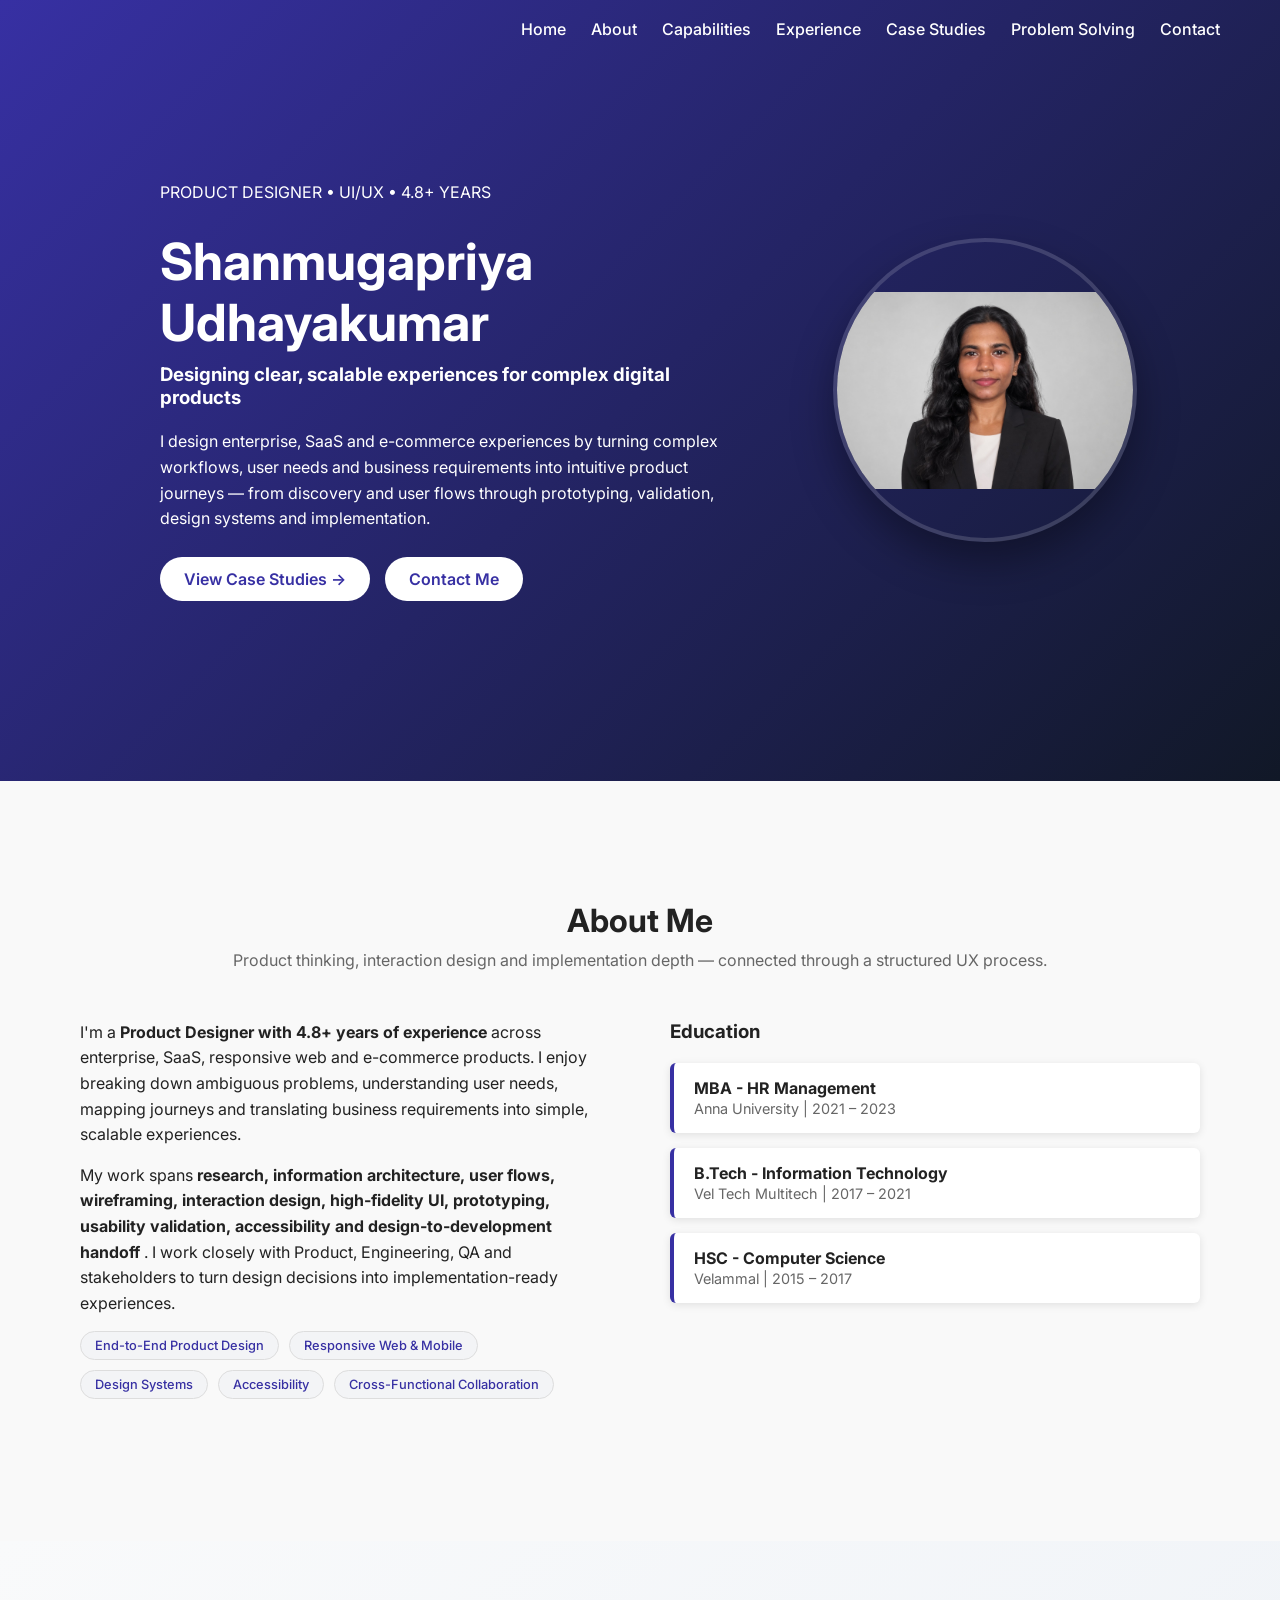
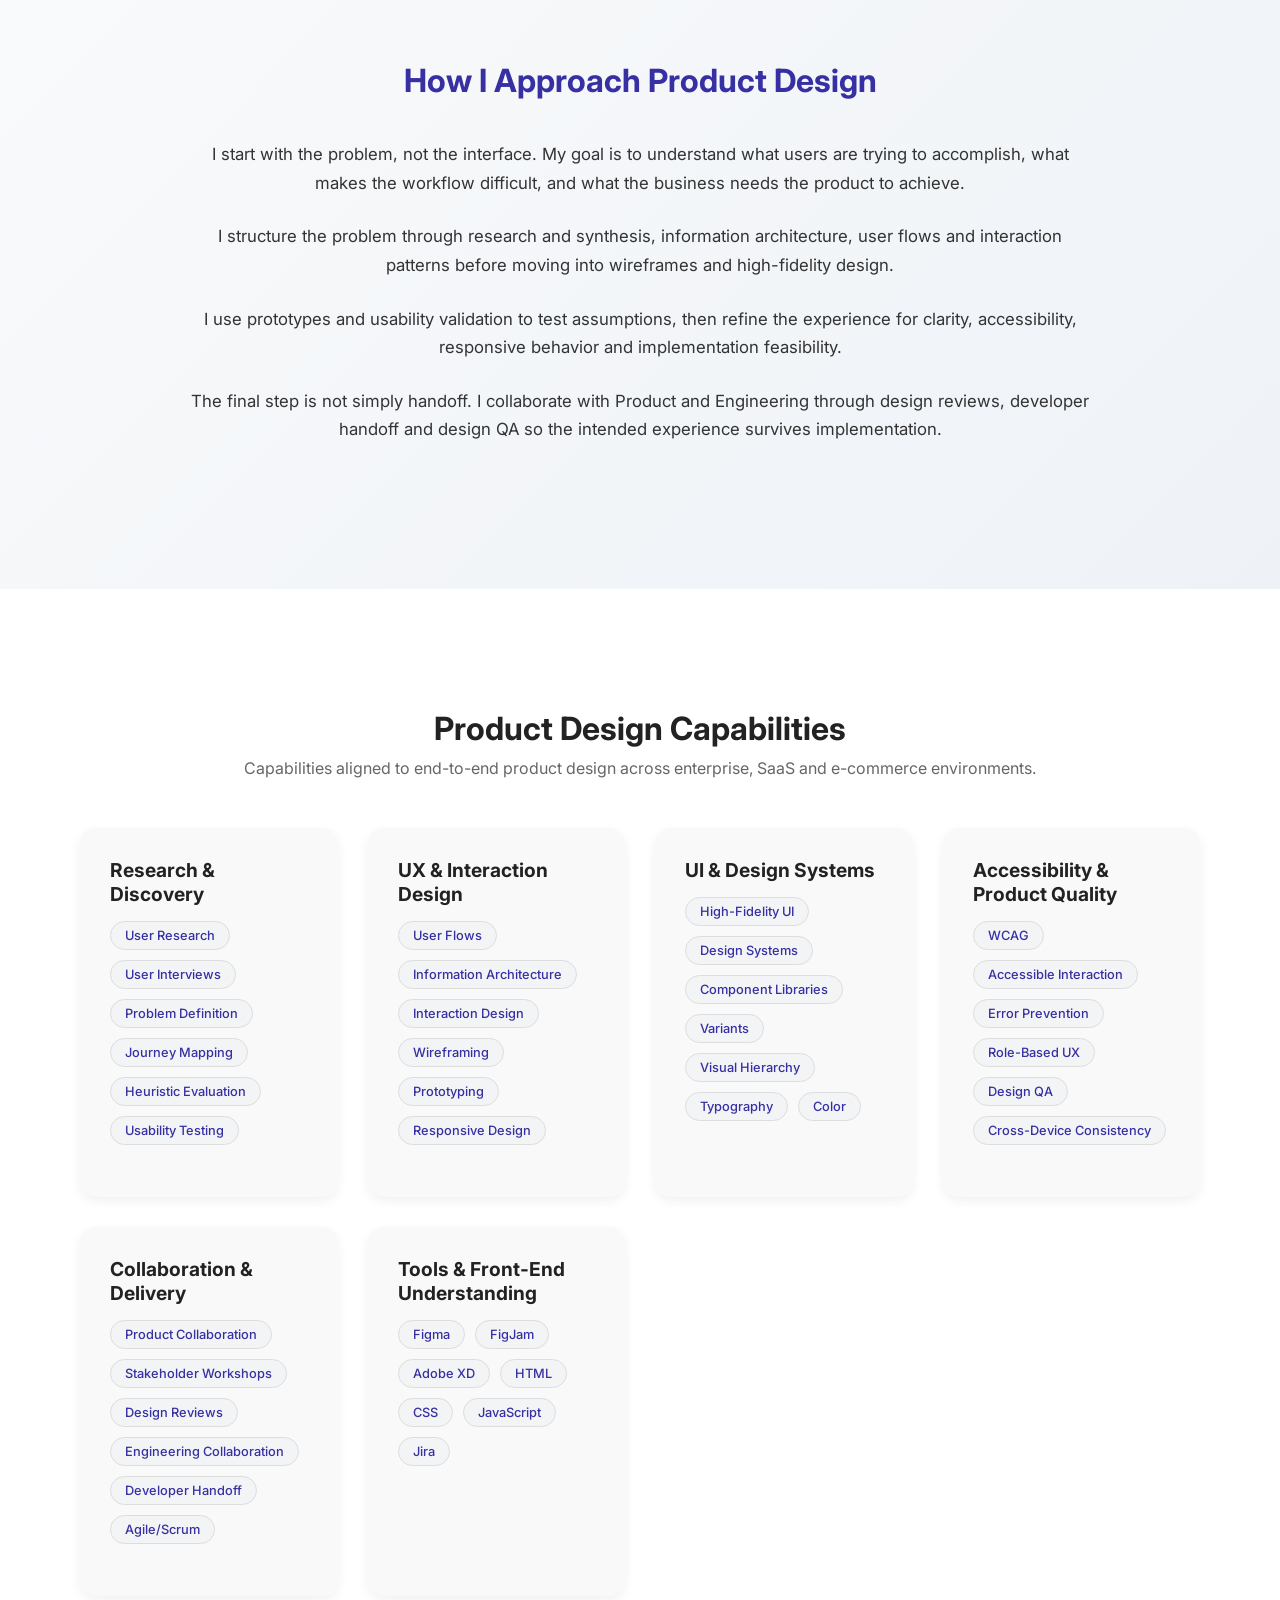
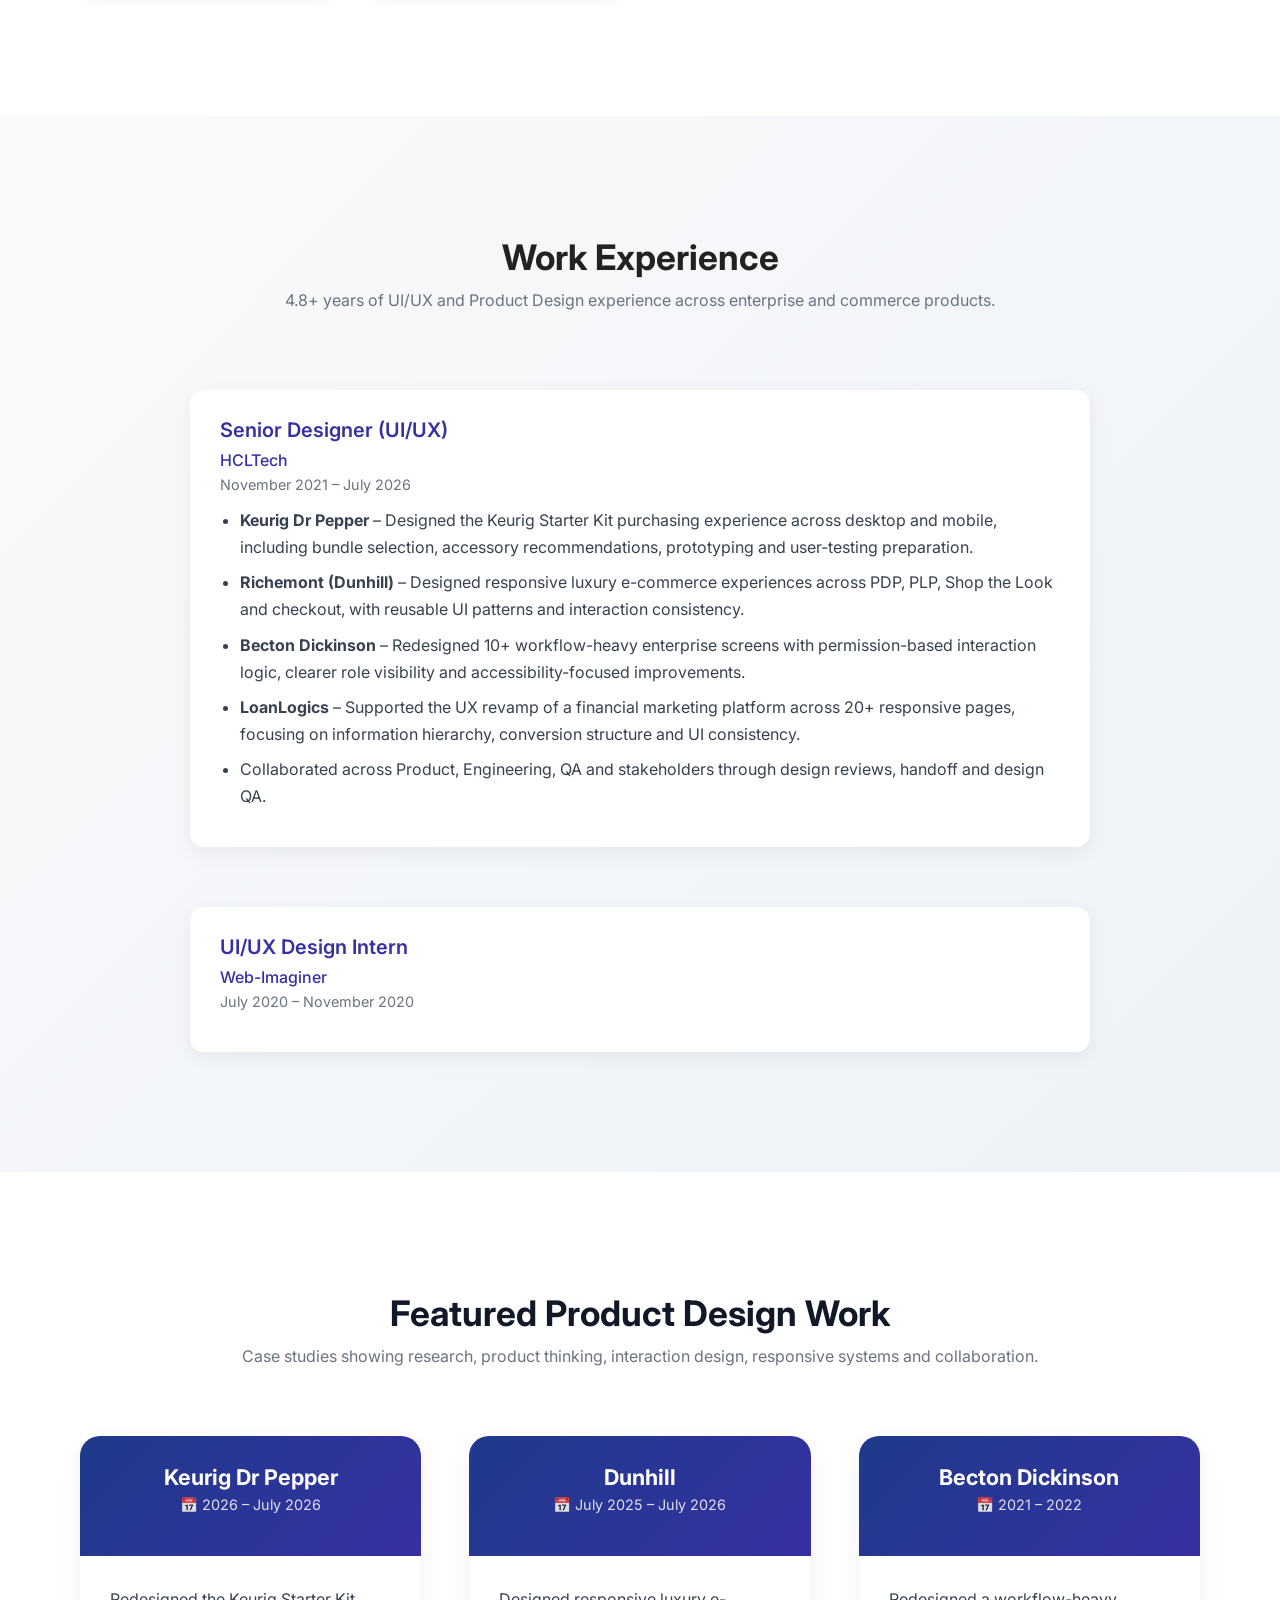
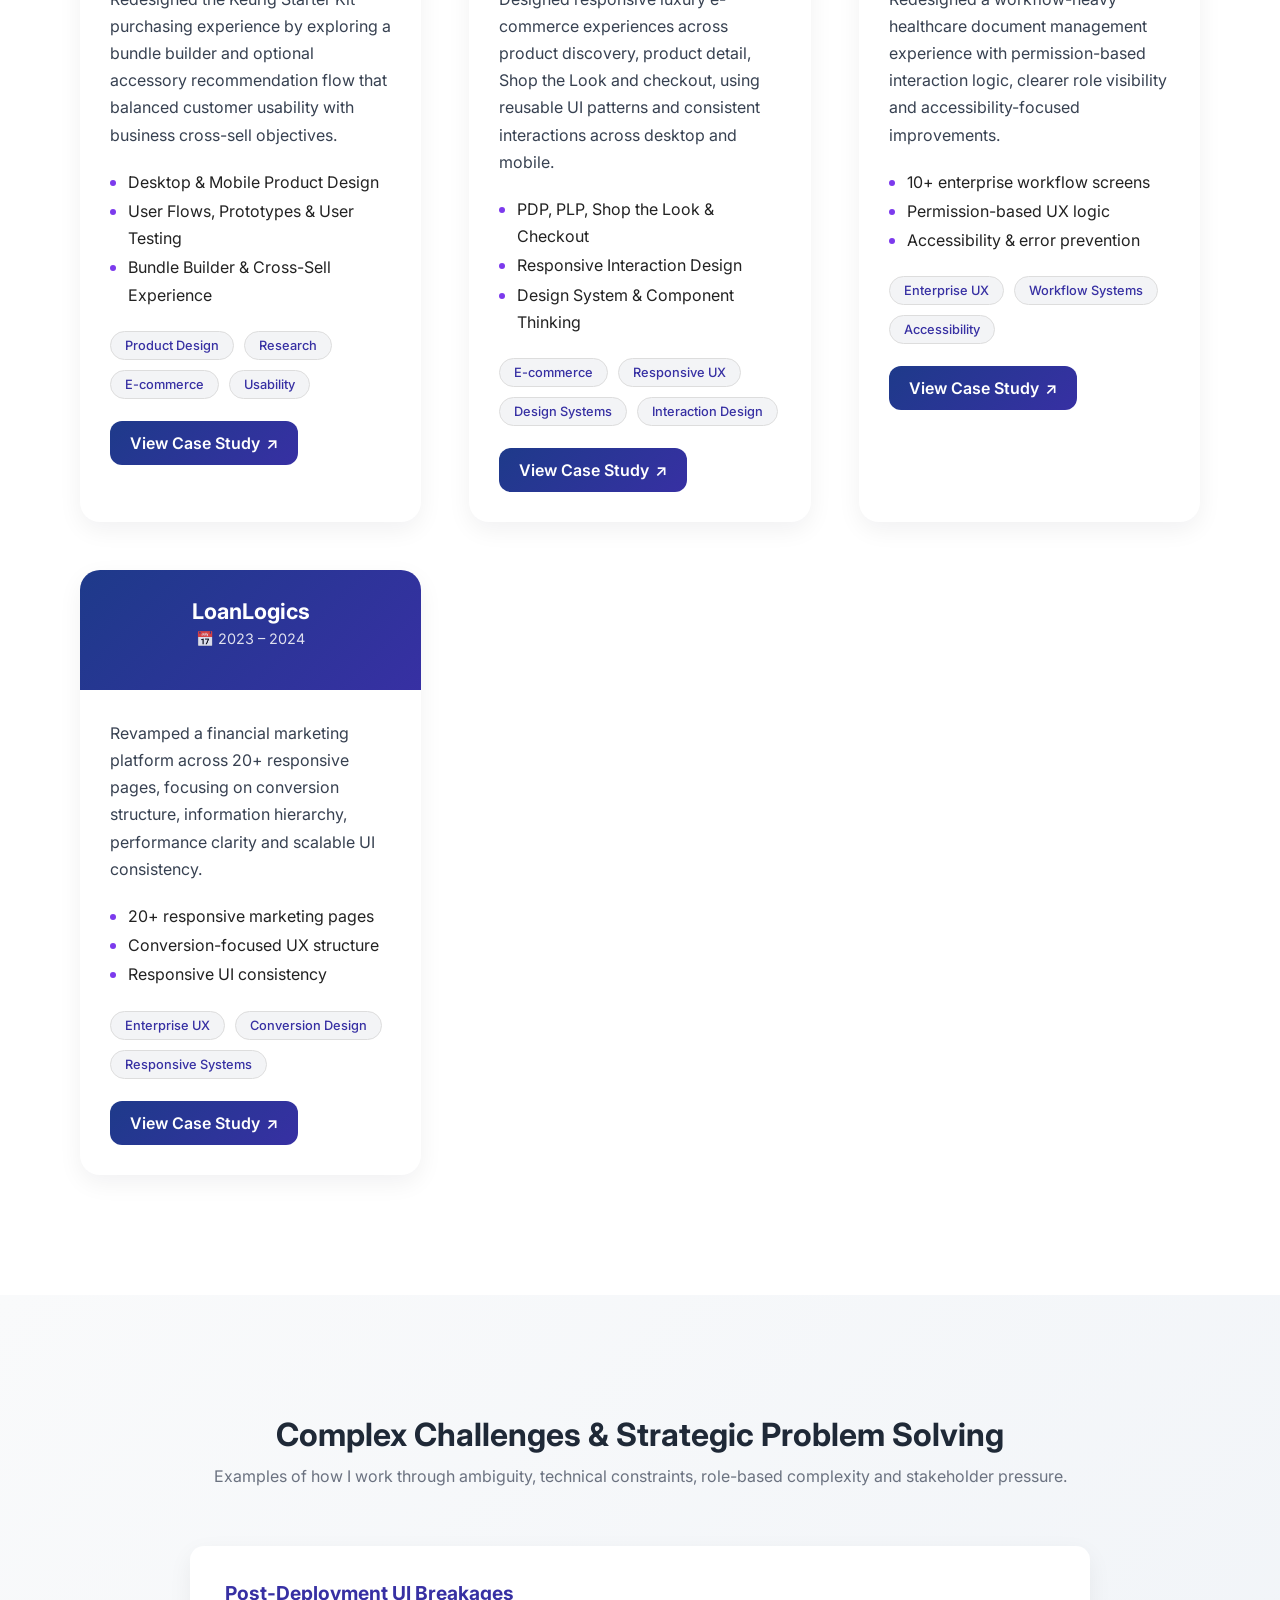
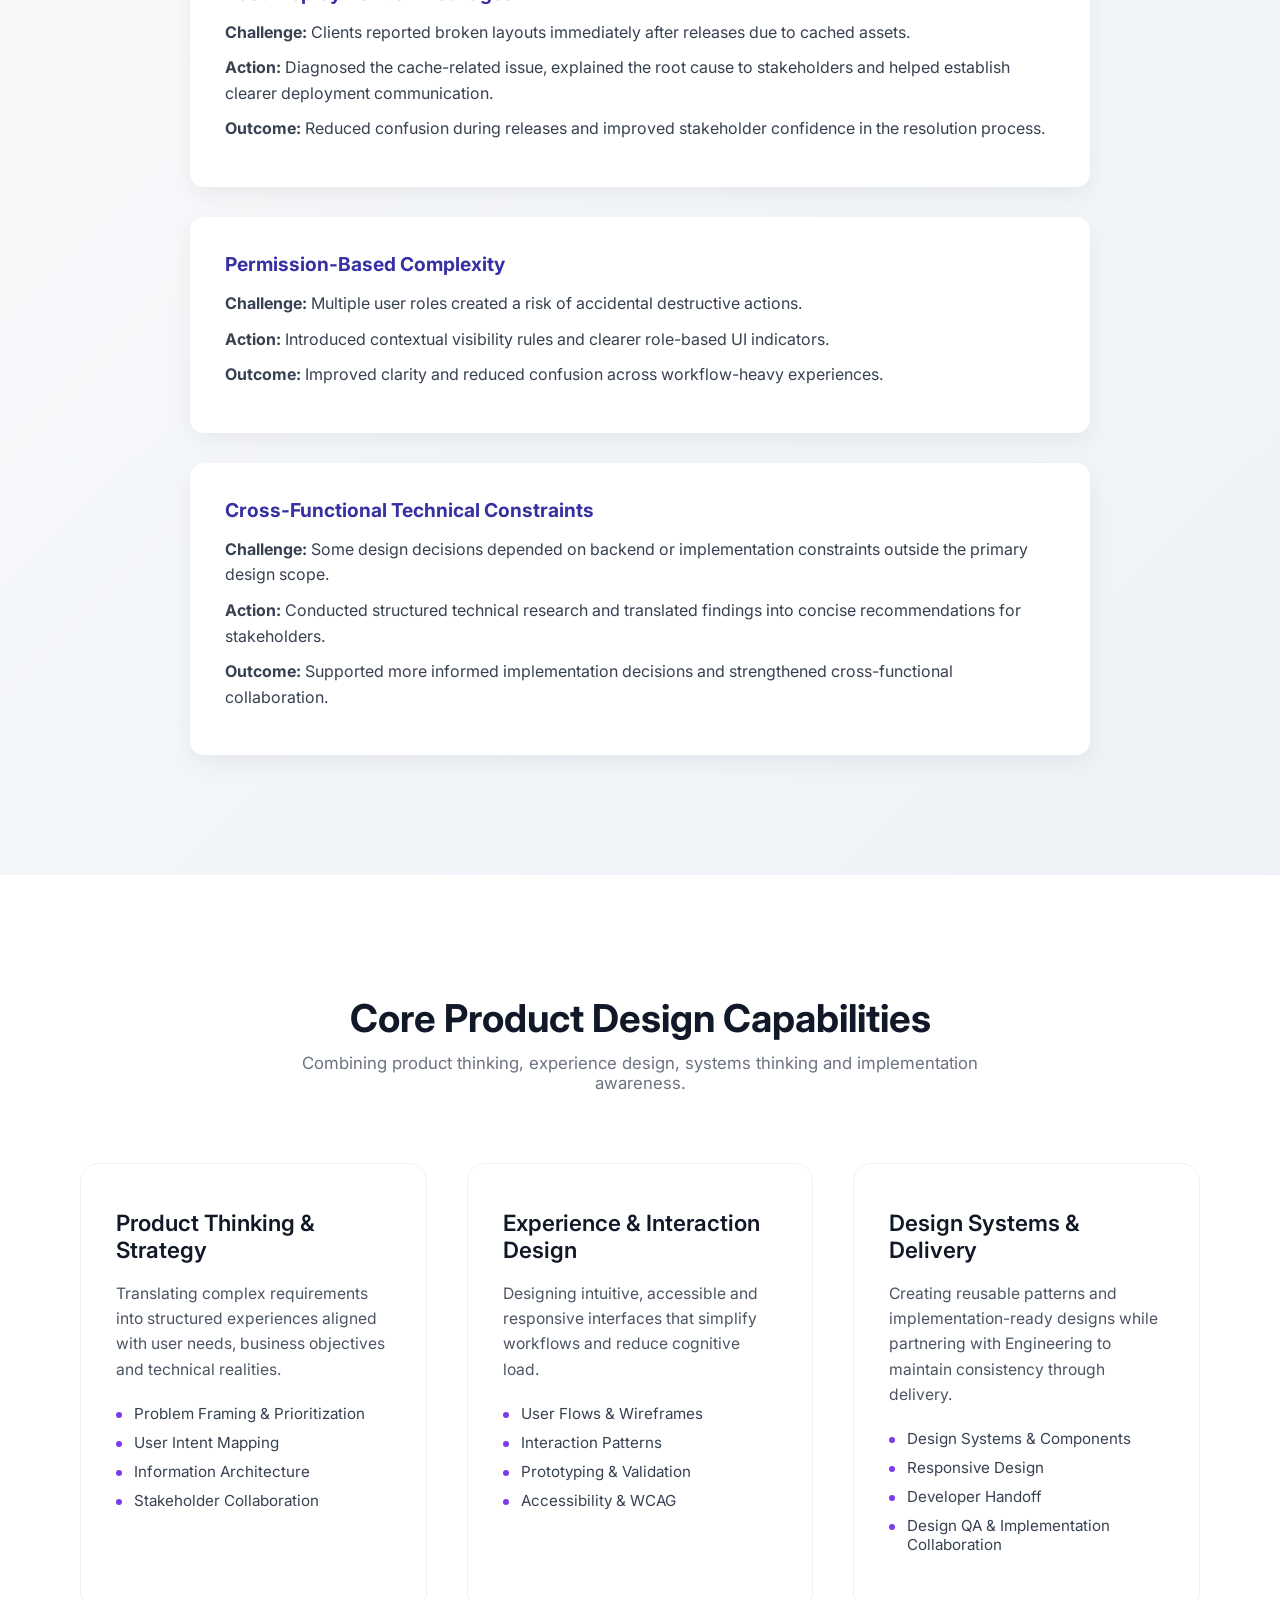
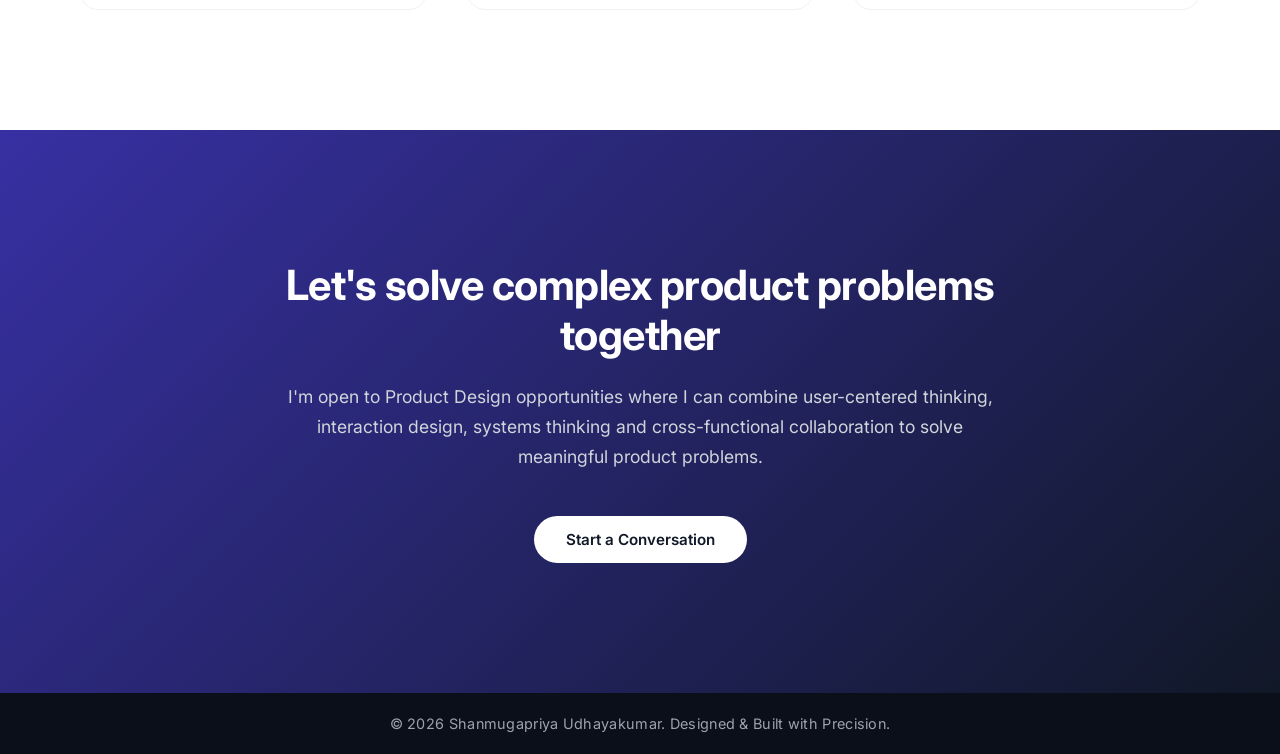
==== commit b1746194: "Update index.html" ====
--- a/index.html
+++ b/index.html
@@ -148,7 +148,7 @@
     <div class="img-circle">
 
       <img
-        src="images/Shanmugapriya-Headshot.jpeg"
+        src="images/Shanmugapriya-Headshot-2.jpeg"
         alt="Shanmugapriya Udhayakumar — Product Designer"
       >
 
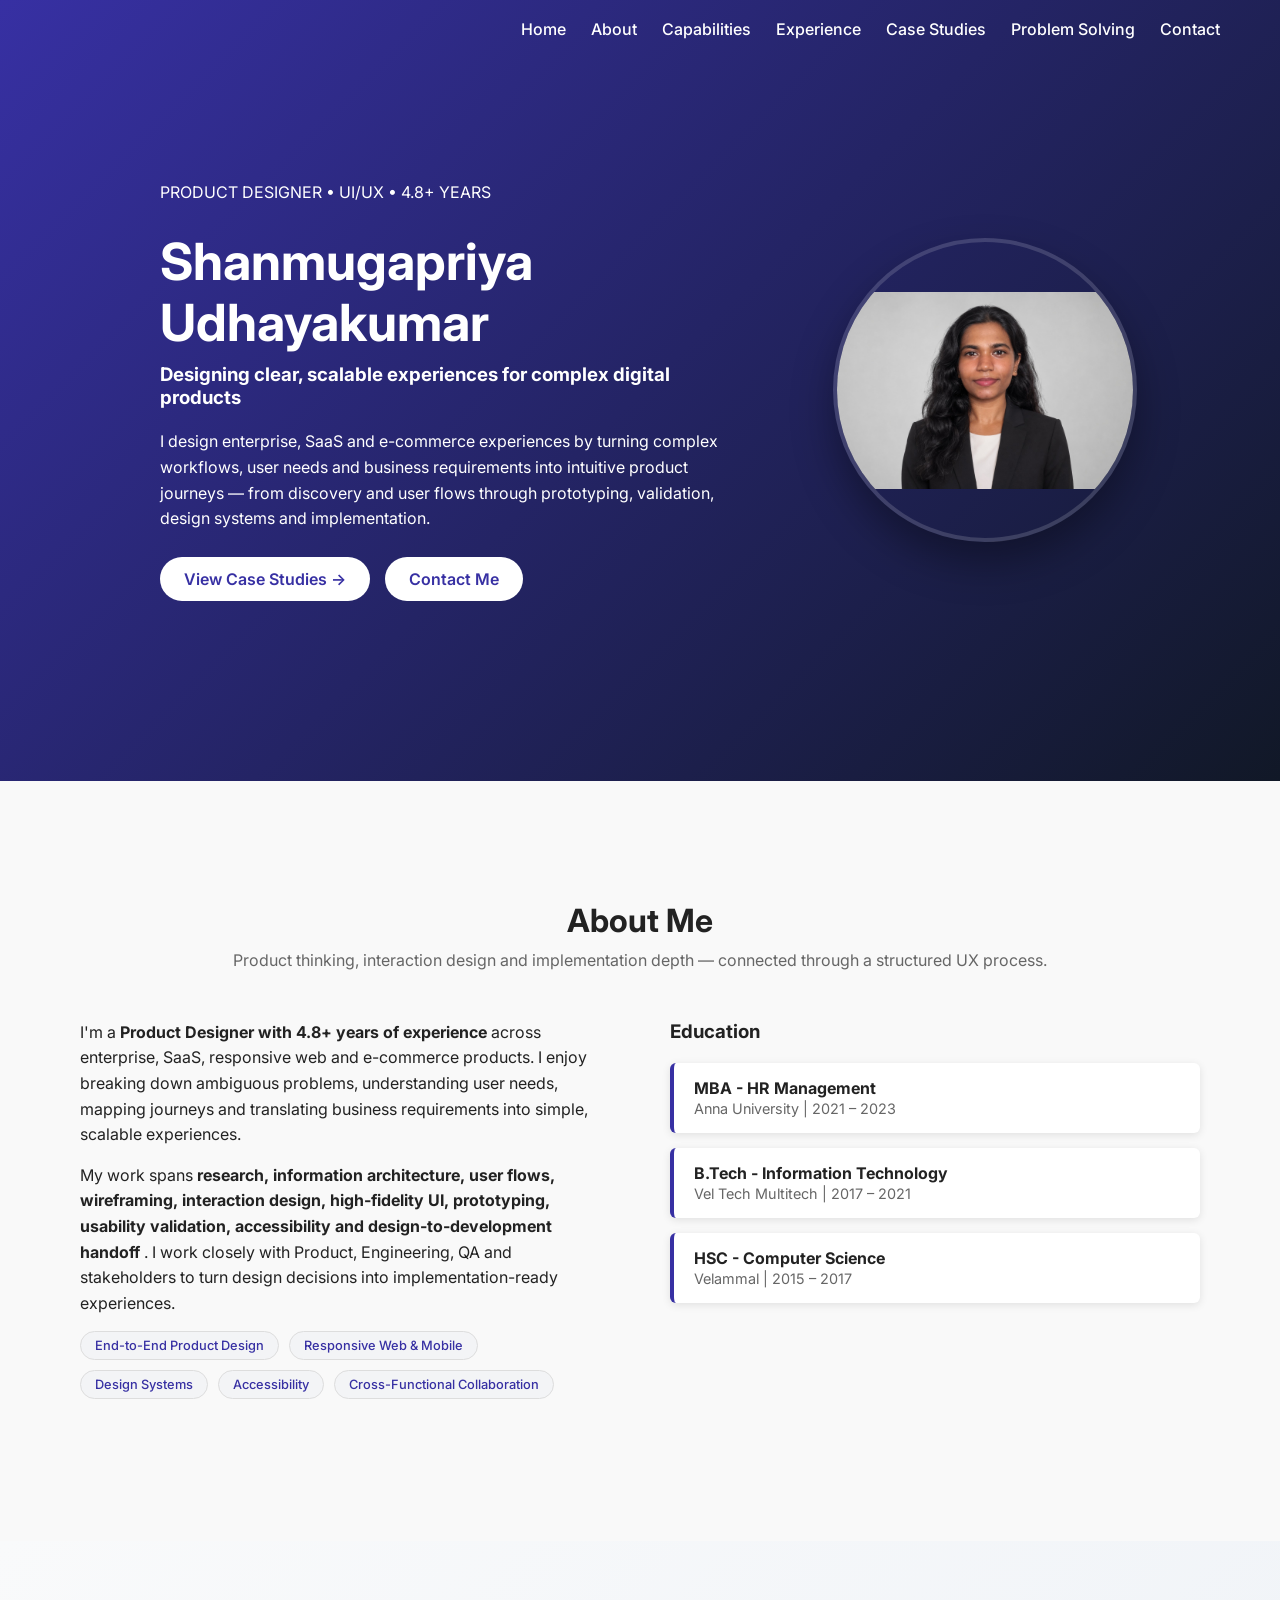
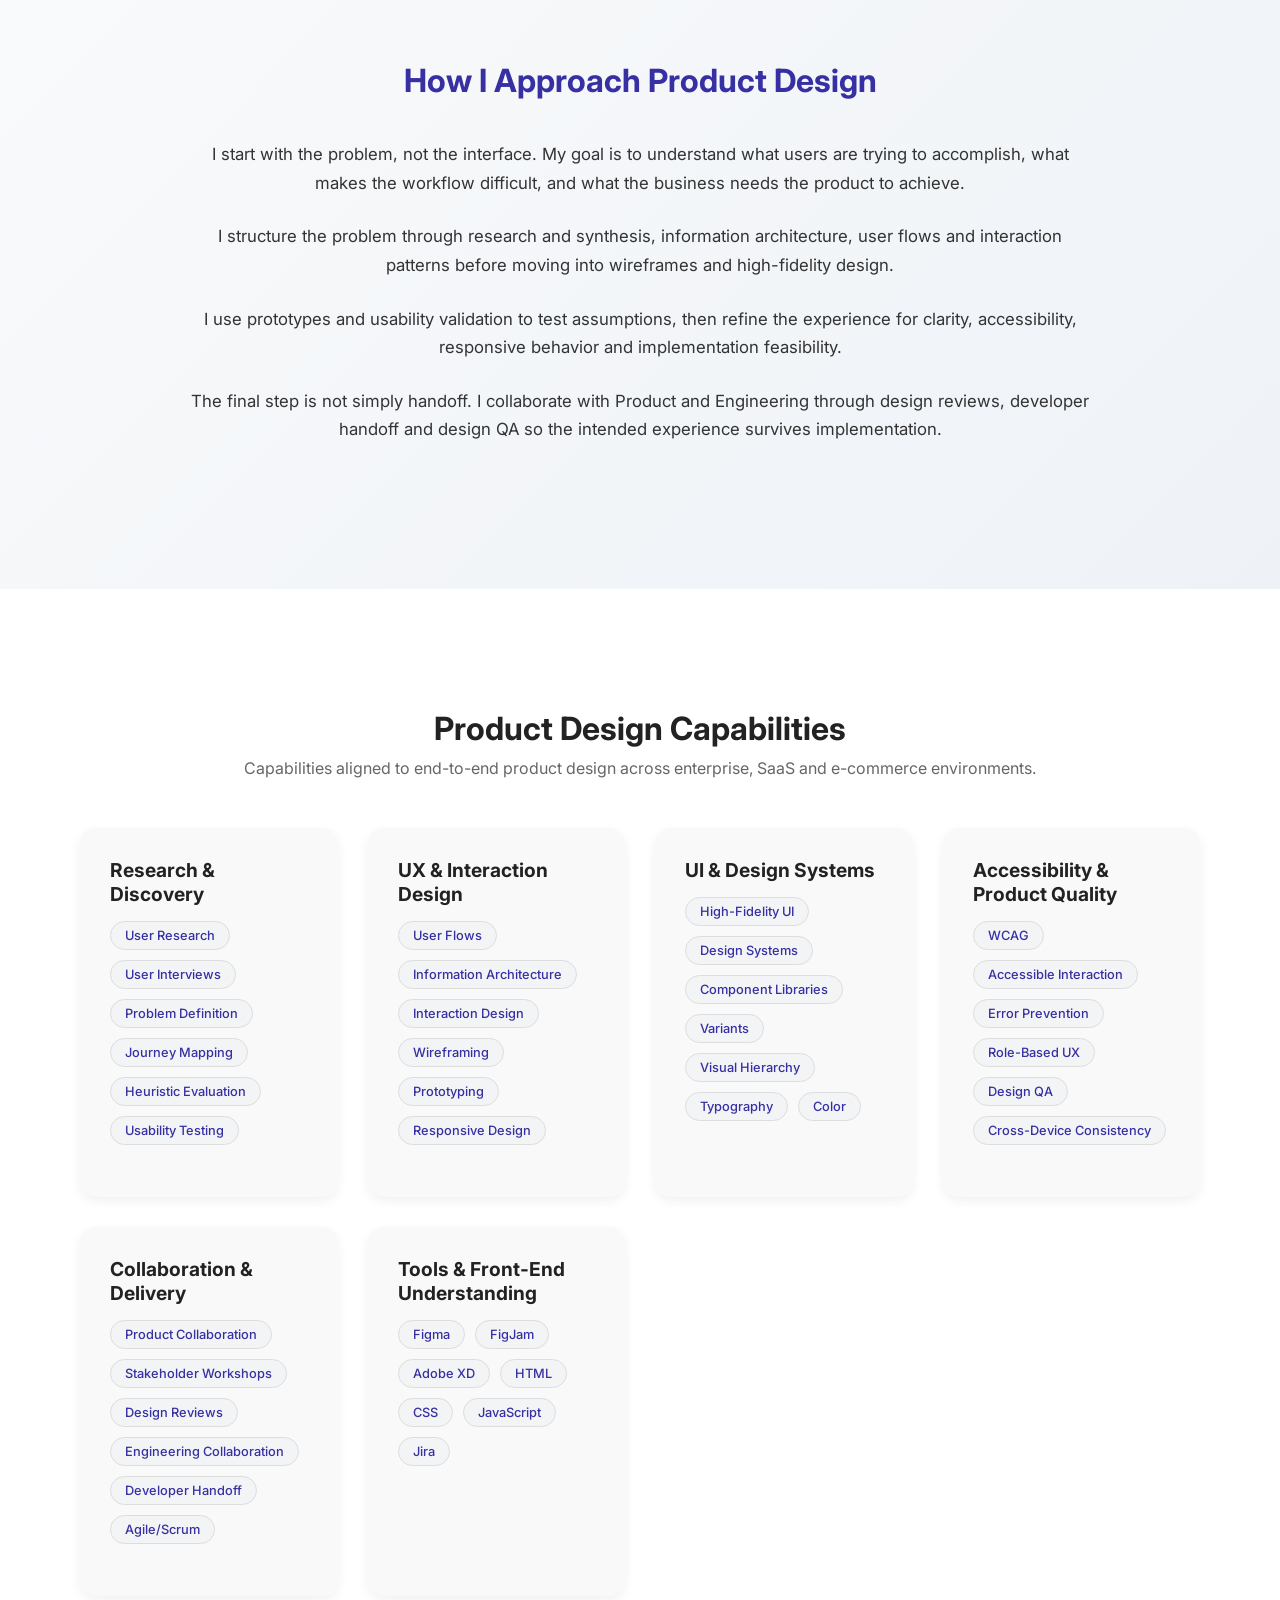
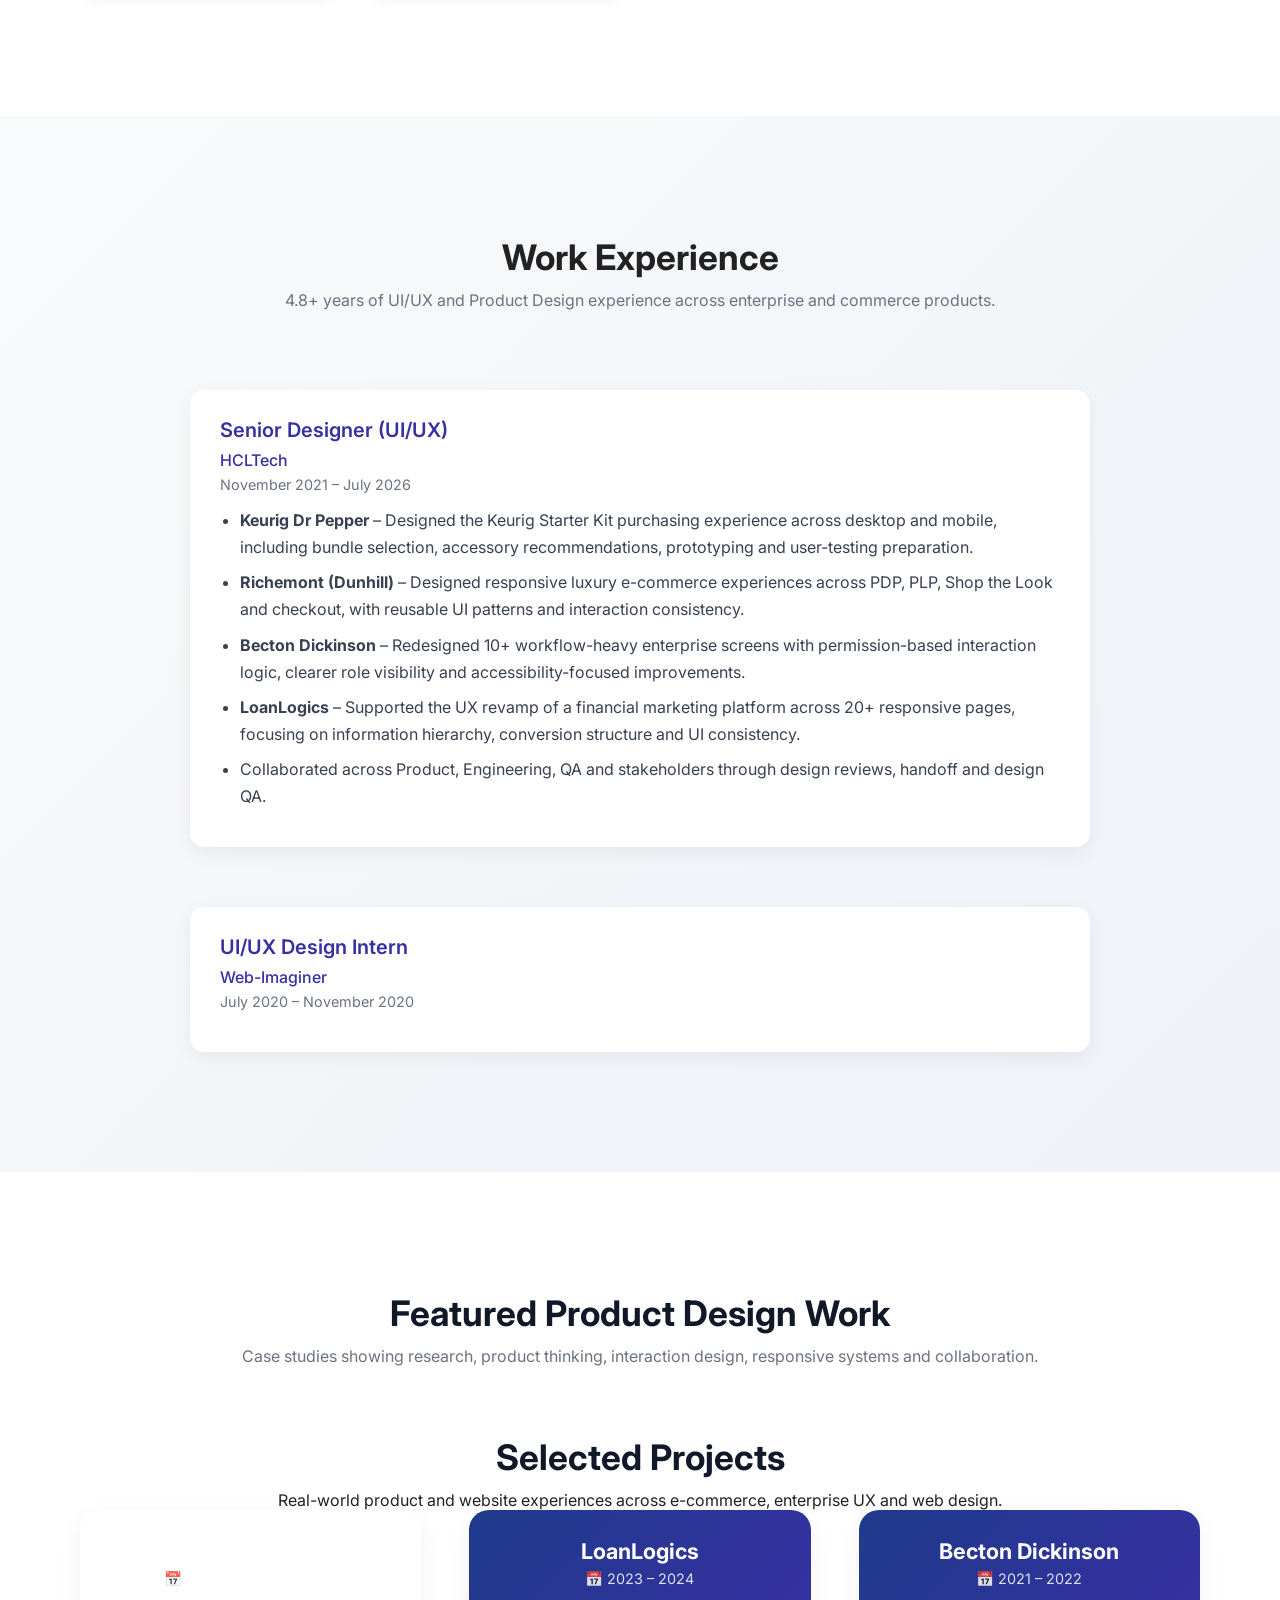
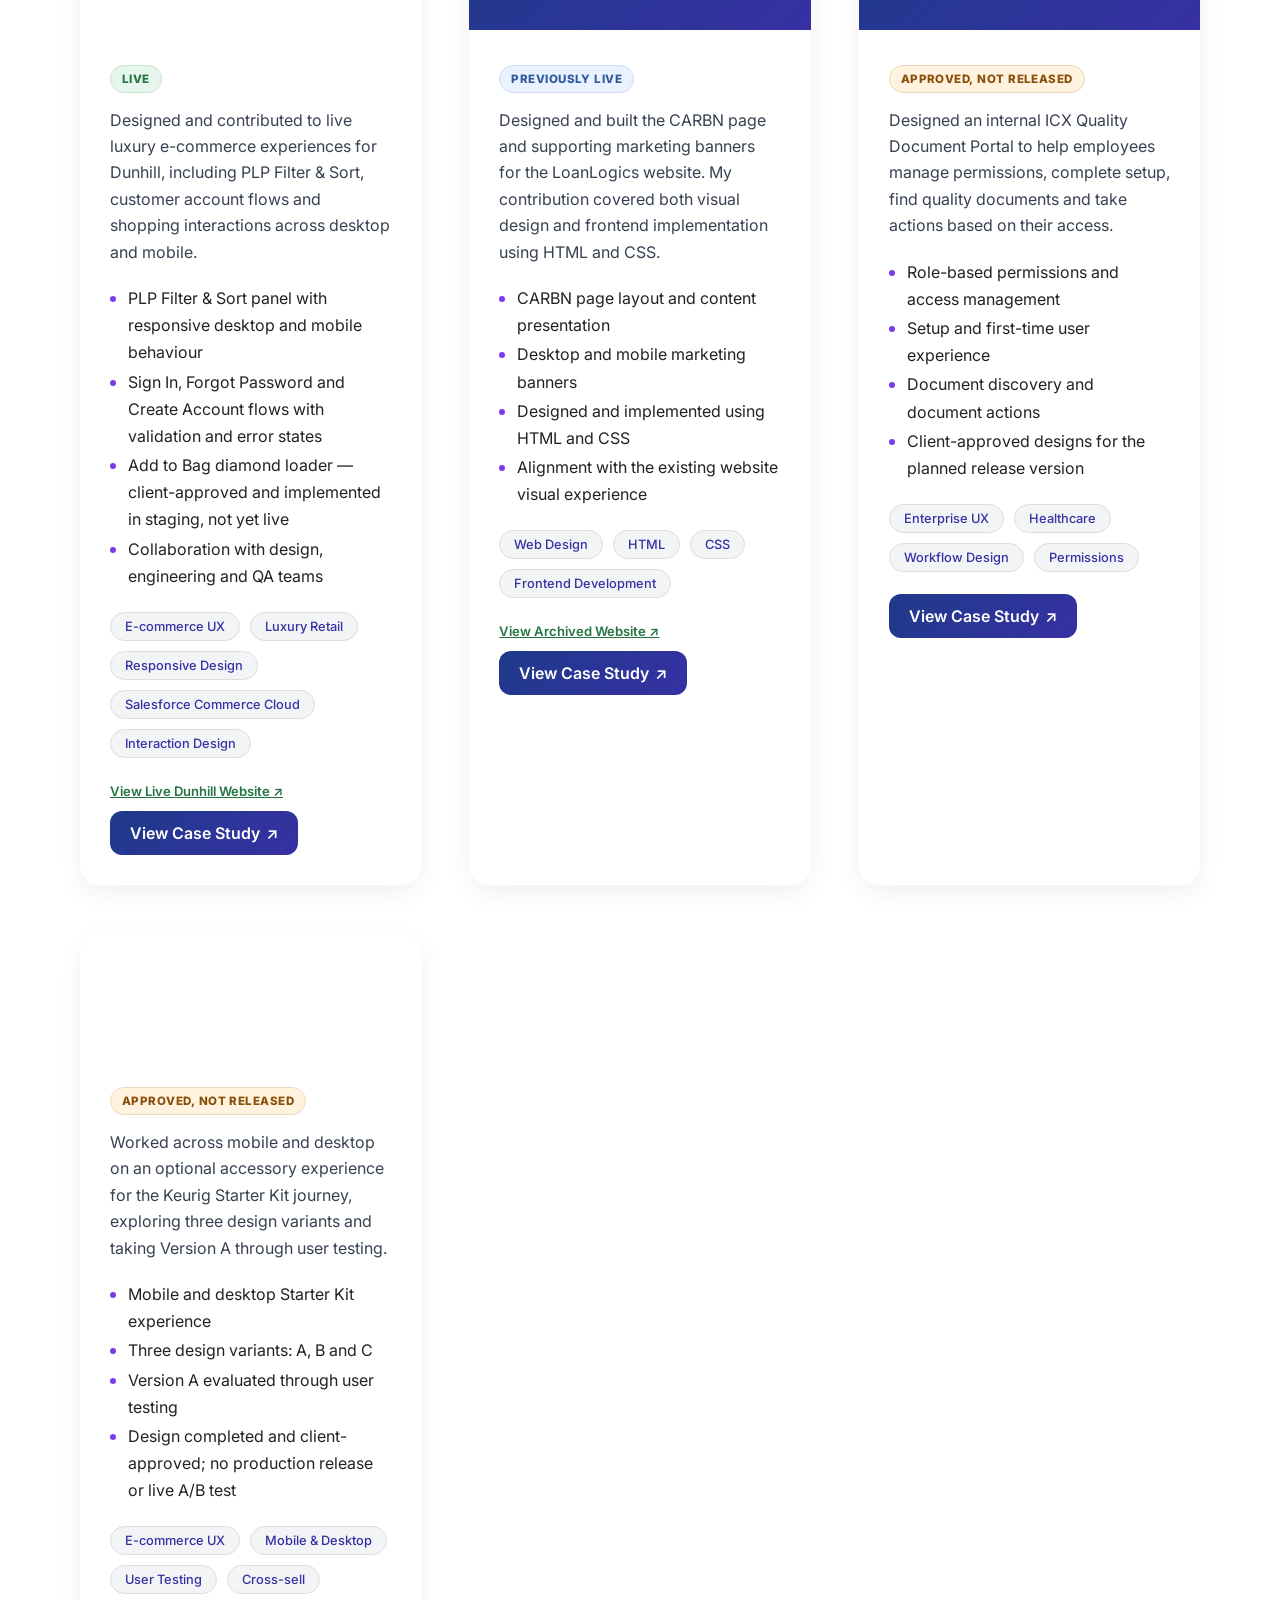
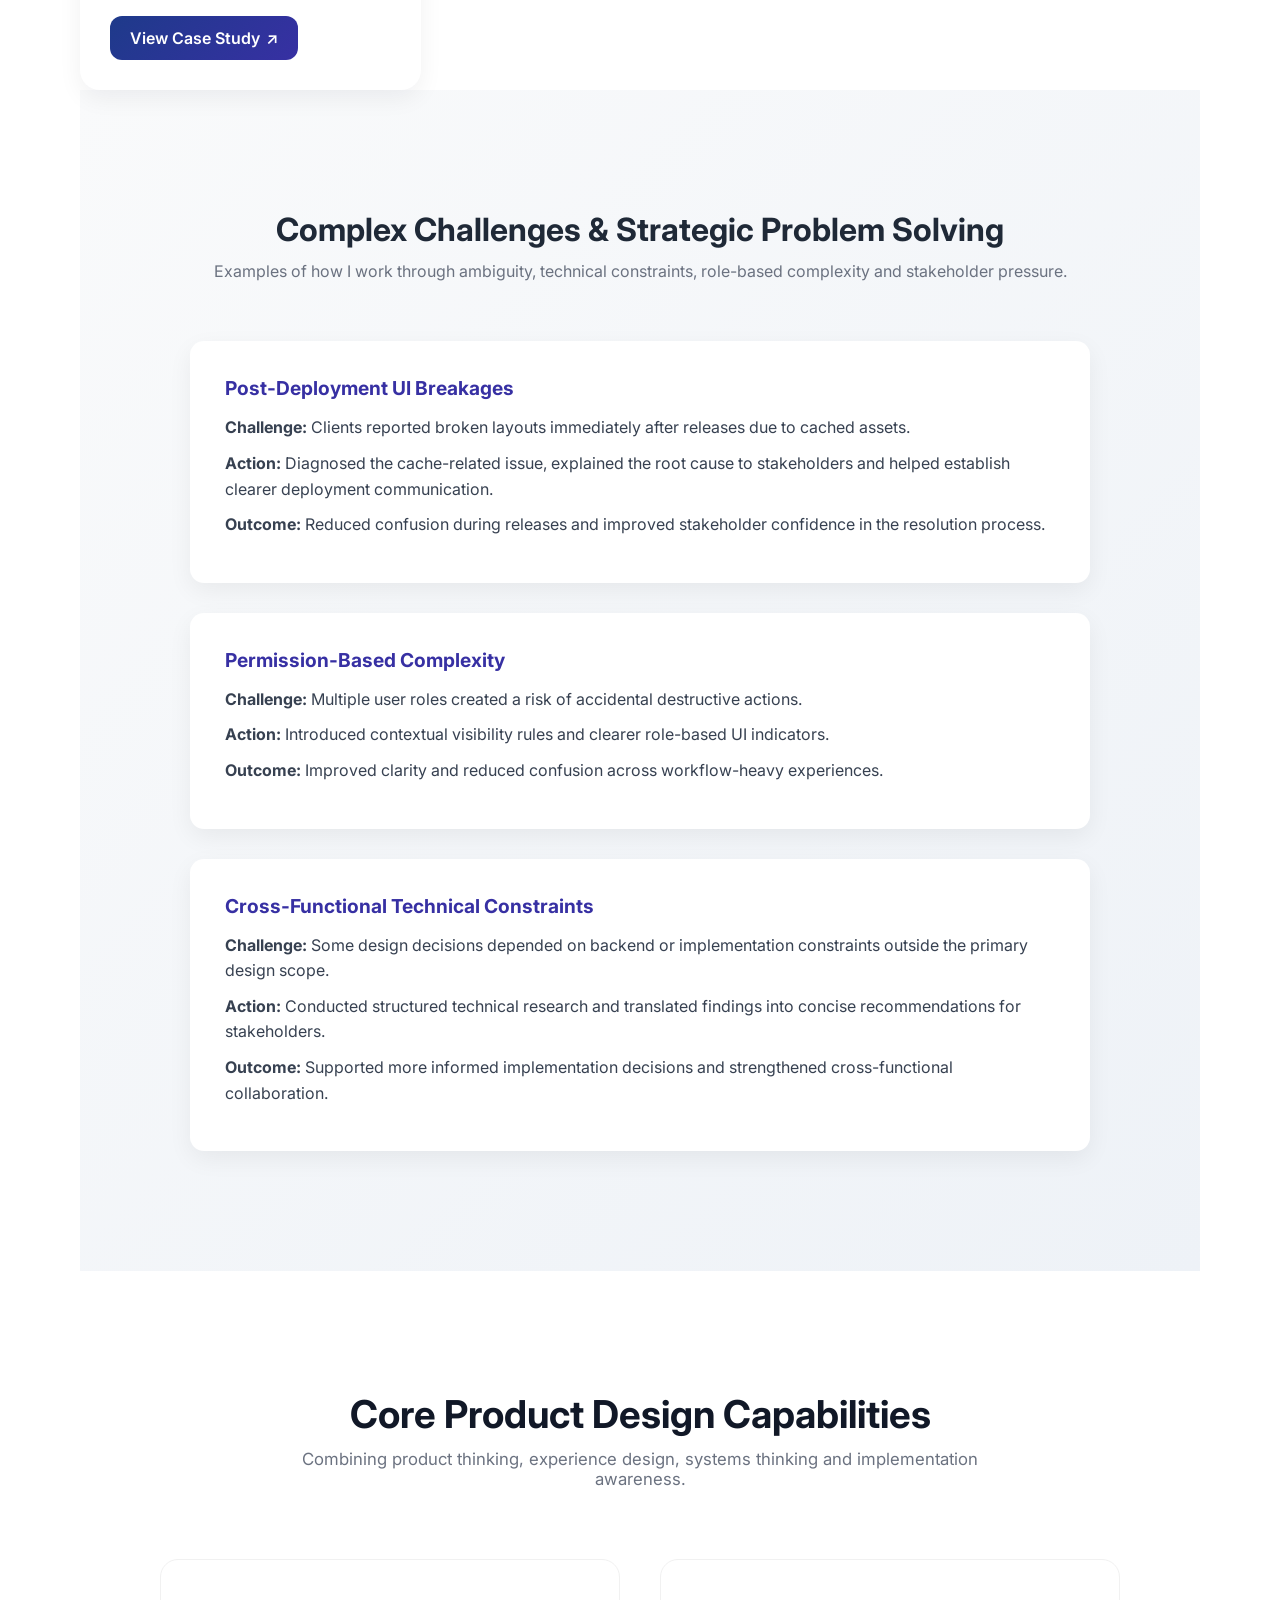
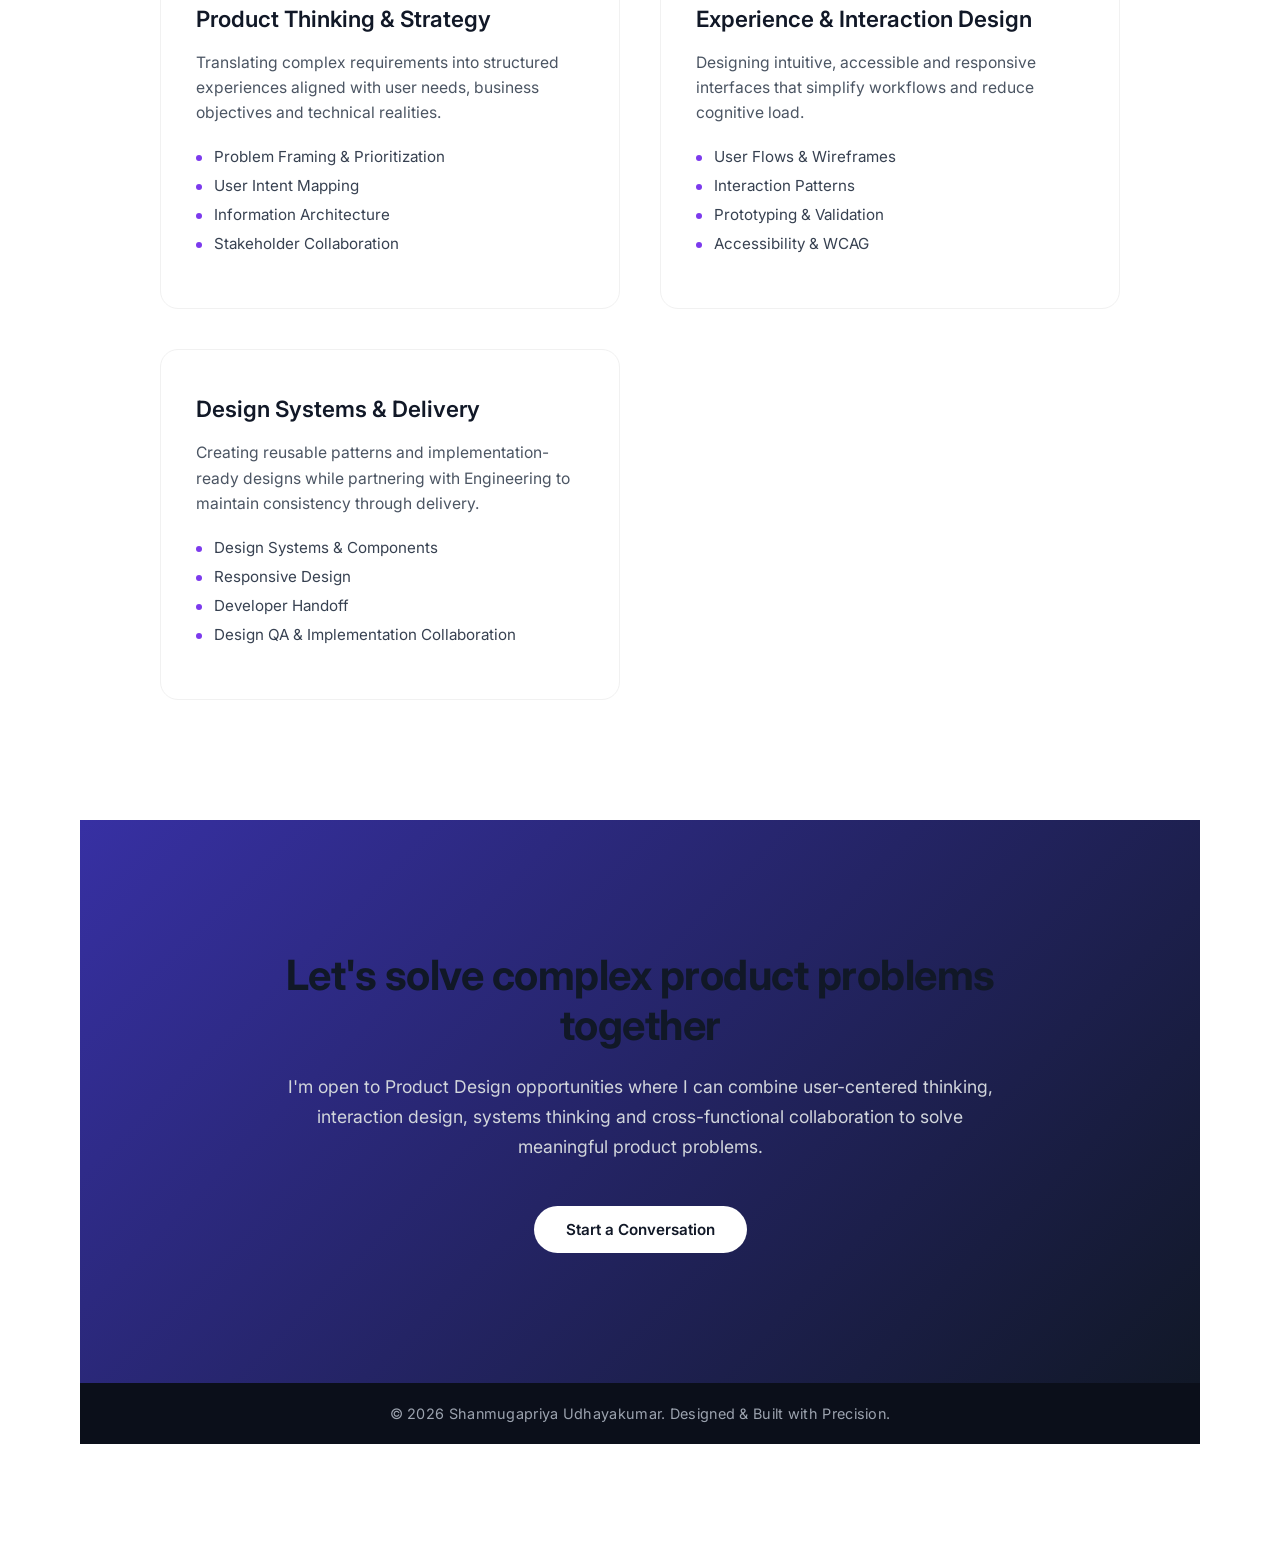
==== commit f2ac42be: "Update index.html" ====
--- a/index.html
+++ b/index.html
@@ -23,6 +23,52 @@
     rel="stylesheet"
     href="https://cdnjs.cloudflare.com/ajax/libs/font-awesome/6.5.0/css/all.min.css"
   />
+
+  <style>
+    /* Project status labels */
+.project-status {
+    display: inline-flex;
+    align-items: center;
+    width: fit-content;
+    padding: 6px 11px;
+    border-radius: 20px;
+    font-size: 0.72rem;
+    font-weight: 800;
+    letter-spacing: 0.04em;
+    margin: 5px 0 14px;
+}
+
+.status-live {
+    background: #e7f6ec;
+    color: #237442;
+    border: 1px solid #c5e6d0;
+}
+
+.status-previously-live {
+    background: #eaf1ff;
+    color: #315a9b;
+    border: 1px solid #cedcf5;
+}
+
+.status-approved {
+    background: #fff2df;
+    color: #89500b;
+    border: 1px solid #ead8bd;
+}
+
+.live-project-link {
+    display: inline-block;
+    font-size: 0.82rem;
+    font-weight: 600;
+    color: #237442;
+    text-decoration: underline;
+    margin-bottom: 12px;
+}
+
+.project-card .desc {
+    line-height: 1.65;
+}
+  </style>
 </head>
 
 
@@ -678,340 +724,342 @@
   </p>
 
 
-  <div class="projects-grid">
-
-
-    <!-- =====================================================
-         KDP
-    ====================================================== -->
-
-    <div class="project-card loanlogics">
-
-      <div class="project-header">
-
-        <h3>
-          Keurig Dr Pepper
-        </h3>
-
-        <p class="date">
-          📅 2026 – July 2026
-        </p>
-
-      </div>
-
-
-      <div class="project-body">
-
-        <p class="desc">
-
-          Redesigned the Keurig Starter Kit purchasing experience
-          by exploring a bundle builder and optional accessory
-          recommendation flow that balanced customer usability
-          with business cross-sell objectives.
-
-        </p>
-
-
-        <ul>
-
-          <li>
-            Desktop & Mobile Product Design
-          </li>
-
-          <li>
-            User Flows, Prototypes & User Testing
-          </li>
-
-          <li>
-            Bundle Builder & Cross-Sell Experience
-          </li>
-
-        </ul>
-
-
-        <div class="tags">
-
-          <span>
-            Product Design
-          </span>
-
-          <span>
-            Research
-          </span>
-
-          <span>
-            E-commerce
-          </span>
-
-          <span>
-            Usability
-          </span>
-
+  
+<!-- =====================================================
+     PROJECT PORTFOLIO
+====================================================== -->
+
+<section id="portfolio" class="portfolio-section">
+
+    <div class="container">
+
+        <div class="section-heading">
+            <h2>Selected Projects</h2>
+            <p>
+                Real-world product and website experiences
+                across e-commerce, enterprise UX and web design.
+            </p>
         </div>
 
-
-        <a
-          href="projects/kdp.html"
-          class="btn project-btn"
-        >
-          View Case Study
-          <span class="arrow">
-            ↗
-          </span>
-        </a>
-
-      </div>
-
-    </div>
-
-
-
-    <!-- =====================================================
-         DUNHILL
-    ====================================================== -->
-
-    <div class="project-card loanlogics">
-
-      <div class="project-header">
-
-        <h3>
-          Dunhill
-        </h3>
-
-        <p class="date">
-          📅 July 2025 – July 2026
-        </p>
-
-      </div>
-
-
-      <div class="project-body">
-
-        <p class="desc">
-
-          Designed responsive luxury e-commerce experiences
-          across product discovery, product detail, Shop the Look
-          and checkout, using reusable UI patterns and consistent
-          interactions across desktop and mobile.
-
-        </p>
-
-
-        <ul>
-
-          <li>
-            PDP, PLP, Shop the Look & Checkout
-          </li>
-
-          <li>
-            Responsive Interaction Design
-          </li>
-
-          <li>
-            Design System & Component Thinking
-          </li>
-
-        </ul>
-
-
-        <div class="tags">
-
-          <span>
-            E-commerce
-          </span>
-
-          <span>
-            Responsive UX
-          </span>
-
-          <span>
-            Design Systems
-          </span>
-
-          <span>
-            Interaction Design
-          </span>
+        <div class="projects-grid">
+
+
+            <!-- =====================================================
+                 01 — DUNHILL
+            ====================================================== -->
+
+            <div class="project-card dunhill">
+
+                <div class="project-header">
+
+                    <h3>Dunhill</h3>
+
+                    <p class="date">
+                        📅 July 2025 – July 2026
+                    </p>
+
+                </div>
+
+                <div class="project-body">
+
+                    <span class="project-status status-live">
+                        LIVE
+                    </span>
+
+                    <p class="desc">
+                        Designed and contributed to live luxury
+                        e-commerce experiences for Dunhill, including
+                        PLP Filter & Sort, customer account flows
+                        and shopping interactions across desktop
+                        and mobile.
+                    </p>
+
+                    <ul>
+
+                        <li>
+                            PLP Filter & Sort panel with responsive
+                            desktop and mobile behaviour
+                        </li>
+
+                        <li>
+                            Sign In, Forgot Password and Create Account
+                            flows with validation and error states
+                        </li>
+
+                        <li>
+                            Add to Bag diamond loader — client-approved
+                            and implemented in staging, not yet live
+                        </li>
+
+                        <li>
+                            Collaboration with design, engineering
+                            and QA teams
+                        </li>
+
+                    </ul>
+
+                    <div class="tags">
+
+                        <span>E-commerce UX</span>
+                        <span>Luxury Retail</span>
+                        <span>Responsive Design</span>
+                        <span>Salesforce Commerce Cloud</span>
+                        <span>Interaction Design</span>
+
+                    </div>
+
+                    <a
+                        href="https://www.dunhill.com/en-gb/cat/new/"
+                        class="live-project-link"
+                        target="_blank"
+                        rel="noopener noreferrer"
+                    >
+                        View Live Dunhill Website ↗
+                    </a>
+
+                    <a
+                        href="projects/dunhill.html"
+                        class="btn project-btn"
+                    >
+                        View Case Study
+                        <span class="arrow">↗</span>
+                    </a>
+
+                </div>
+
+            </div>
+
+
+            <!-- =====================================================
+                 02 — LOANLOGICS
+            ====================================================== -->
+
+            <div class="project-card loanlogics">
+
+                <div class="project-header">
+
+                    <h3>LoanLogics</h3>
+
+                    <p class="date">
+                        📅 2023 – 2024
+                    </p>
+
+                </div>
+
+                <div class="project-body">
+
+                    <span class="project-status status-previously-live">
+                        PREVIOUSLY LIVE
+                    </span>
+
+                    <p class="desc">
+                        Designed and built the CARBN page and
+                        supporting marketing banners for the
+                        LoanLogics website. My contribution
+                        covered both visual design and frontend
+                        implementation using HTML and CSS.
+                    </p>
+
+                    <ul>
+
+                        <li>
+                            CARBN page layout and content presentation
+                        </li>
+
+                        <li>
+                            Desktop and mobile marketing banners
+                        </li>
+
+                        <li>
+                            Designed and implemented using HTML and CSS
+                        </li>
+
+                        <li>
+                            Alignment with the existing website
+                            visual experience
+                        </li>
+
+                    </ul>
+
+                    <div class="tags">
+
+                        <span>Web Design</span>
+                        <span>HTML</span>
+                        <span>CSS</span>
+                        <span>Frontend Development</span>
+
+                    </div>
+
+                    <a
+                        href="https://web.archive.org/web/20241105125229/https://loanlogics.com/"
+                        class="live-project-link"
+                        target="_blank"
+                        rel="noopener noreferrer"
+                    >
+                        View Archived Website ↗
+                    </a>
+
+                    <a
+                        href="projects/loanlogics.html"
+                        class="btn project-btn"
+                    >
+                        View Case Study
+                        <span class="arrow">↗</span>
+                    </a>
+
+                </div>
+
+            </div>
+
+
+            <!-- =====================================================
+                 03 — BECTON DICKINSON
+            ====================================================== -->
+
+            <div class="project-card becton">
+
+                <div class="project-header">
+
+                    <h3>Becton Dickinson</h3>
+
+                    <p class="date">
+                        📅 2021 – 2022
+                    </p>
+
+                </div>
+
+                <div class="project-body">
+
+                    <span class="project-status status-approved">
+                        APPROVED, NOT RELEASED
+                    </span>
+
+                    <p class="desc">
+                        Designed an internal ICX Quality Document
+                        Portal to help employees manage permissions,
+                        complete setup, find quality documents
+                        and take actions based on their access.
+                    </p>
+
+                    <ul>
+
+                        <li>
+                            Role-based permissions and access management
+                        </li>
+
+                        <li>
+                            Setup and first-time user experience
+                        </li>
+
+                        <li>
+                            Document discovery and document actions
+                        </li>
+
+                        <li>
+                            Client-approved designs for the planned
+                            release version
+                        </li>
+
+                    </ul>
+
+                    <div class="tags">
+
+                        <span>Enterprise UX</span>
+                        <span>Healthcare</span>
+                        <span>Workflow Design</span>
+                        <span>Permissions</span>
+
+                    </div>
+
+                    <a
+                        href="projects/bd.html"
+                        class="btn project-btn"
+                    >
+                        View Case Study
+                        <span class="arrow">↗</span>
+                    </a>
+
+                </div>
+
+            </div>
+
+
+            <!-- =====================================================
+                 04 — KEURIG DR PEPPER
+            ====================================================== -->
+
+            <div class="project-card keurig">
+
+                <div class="project-header">
+
+                    <h3>Keurig Dr Pepper</h3>
+
+                    <p class="date">
+                        Starter Kit & Accessory Flow
+                    </p>
+
+                </div>
+
+                <div class="project-body">
+
+                    <span class="project-status status-approved">
+                        APPROVED, NOT RELEASED
+                    </span>
+
+                    <p class="desc">
+                        Worked across mobile and desktop on an
+                        optional accessory experience for the
+                        Keurig Starter Kit journey, exploring
+                        three design variants and taking
+                        Version A through user testing.
+                    </p>
+
+                    <ul>
+
+                        <li>
+                            Mobile and desktop Starter Kit experience
+                        </li>
+
+                        <li>
+                            Three design variants: A, B and C
+                        </li>
+
+                        <li>
+                            Version A evaluated through user testing
+                        </li>
+
+                        <li>
+                            Design completed and client-approved;
+                            no production release or live A/B test
+                        </li>
+
+                    </ul>
+
+                    <div class="tags">
+
+                        <span>E-commerce UX</span>
+                        <span>Mobile & Desktop</span>
+                        <span>User Testing</span>
+                        <span>Cross-sell</span>
+
+                    </div>
+
+                    <a
+                        href="projects/kdp.html"
+                        class="btn project-btn"
+                    >
+                        View Case Study
+                        <span class="arrow">↗</span>
+                    </a>
+
+                </div>
+
+            </div>
+
 
         </div>
 
-
-        <a
-          href="projects/dunhill.html"
-          class="btn project-btn"
-        >
-          View Case Study
-          <span class="arrow">
-            ↗
-          </span>
-        </a>
-
-      </div>
-
-    </div>
-
-
-
-    <!-- =====================================================
-         BECTON DICKINSON
-    ====================================================== -->
-
-    <div class="project-card becton">
-
-      <div class="project-header">
-
-        <h3>
-          Becton Dickinson
-        </h3>
-
-        <p class="date">
-          📅 2021 – 2022
-        </p>
-
-      </div>
-
-
-      <div class="project-body">
-
-        <p class="desc">
-
-          Redesigned a workflow-heavy healthcare document
-          management experience with permission-based interaction
-          logic, clearer role visibility and accessibility-focused
-          improvements.
-
-        </p>
-
-
-        <ul>
-
-          <li>
-            10+ enterprise workflow screens
-          </li>
-
-          <li>
-            Permission-based UX logic
-          </li>
-
-          <li>
-            Accessibility & error prevention
-          </li>
-
-        </ul>
-
-
-        <div class="tags">
-
-          <span>
-            Enterprise UX
-          </span>
-
-          <span>
-            Workflow Systems
-          </span>
-
-          <span>
-            Accessibility
-          </span>
-
-        </div>
-
-
-        <a
-          href="projects/bd.html"
-          class="btn project-btn"
-        >
-          View Case Study
-          <span class="arrow">
-            ↗
-          </span>
-        </a>
-
-      </div>
-
-    </div>
-
-
-
-    <!-- =====================================================
-         LOANLOGICS
-    ====================================================== -->
-
-    <div class="project-card loanlogics">
-
-      <div class="project-header">
-
-        <h3>
-          LoanLogics
-        </h3>
-
-        <p class="date">
-          📅 2023 – 2024
-        </p>
-
-      </div>
-
-
-      <div class="project-body">
-
-        <p class="desc">
-
-          Revamped a financial marketing platform across
-          20+ responsive pages, focusing on conversion structure,
-          information hierarchy, performance clarity and scalable
-          UI consistency.
-
-        </p>
-
-
-        <ul>
-
-          <li>
-            20+ responsive marketing pages
-          </li>
-
-          <li>
-            Conversion-focused UX structure
-          </li>
-
-          <li>
-            Responsive UI consistency
-          </li>
-
-        </ul>
-
-
-        <div class="tags">
-
-          <span>
-            Enterprise UX
-          </span>
-
-          <span>
-            Conversion Design
-          </span>
-
-          <span>
-            Responsive Systems
-          </span>
-
-        </div>
-
-
-        <a
-          href="projects/loanlogics.html"
-          class="btn project-btn"
-        >
-          View Case Study
-          <span class="arrow">
-            ↗
-          </span>
-        </a>
-
-      </div>
-
-    </div>
-
-  </div>
+    </div>
 
 </section>
 
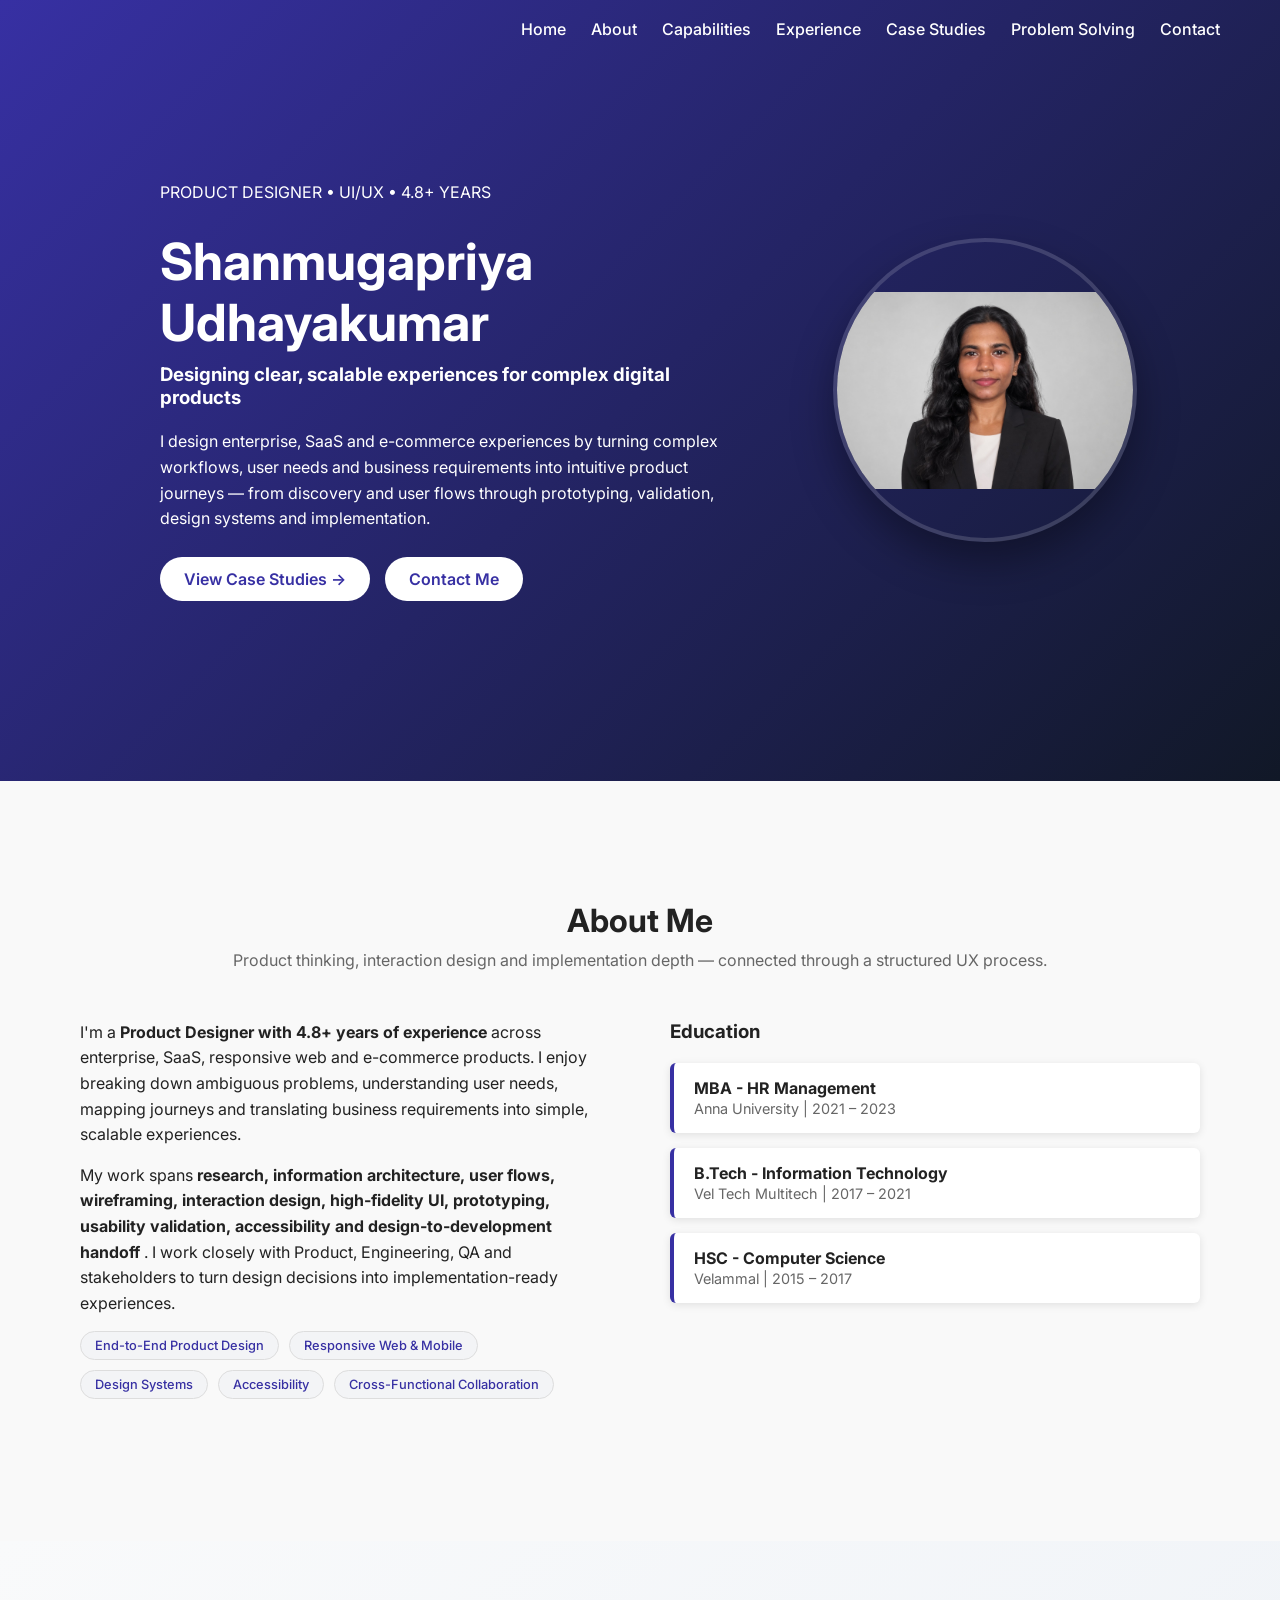
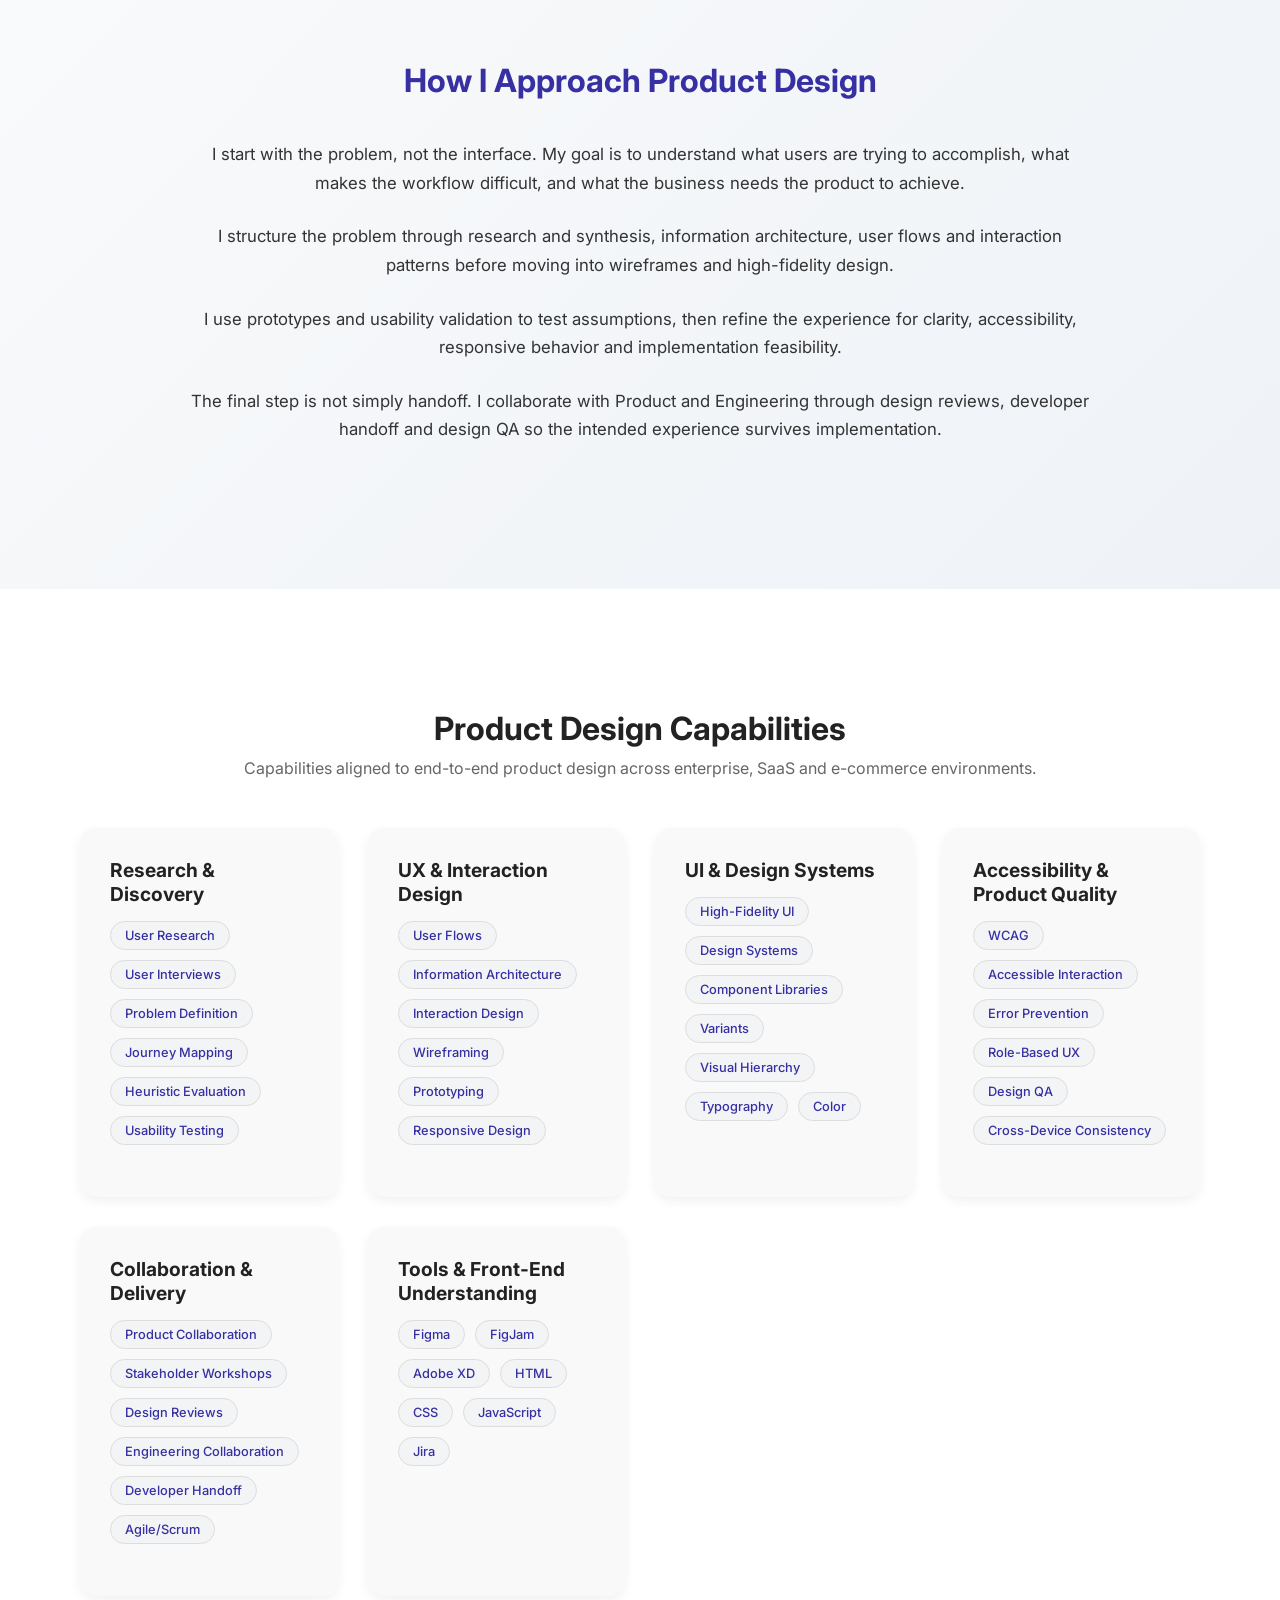
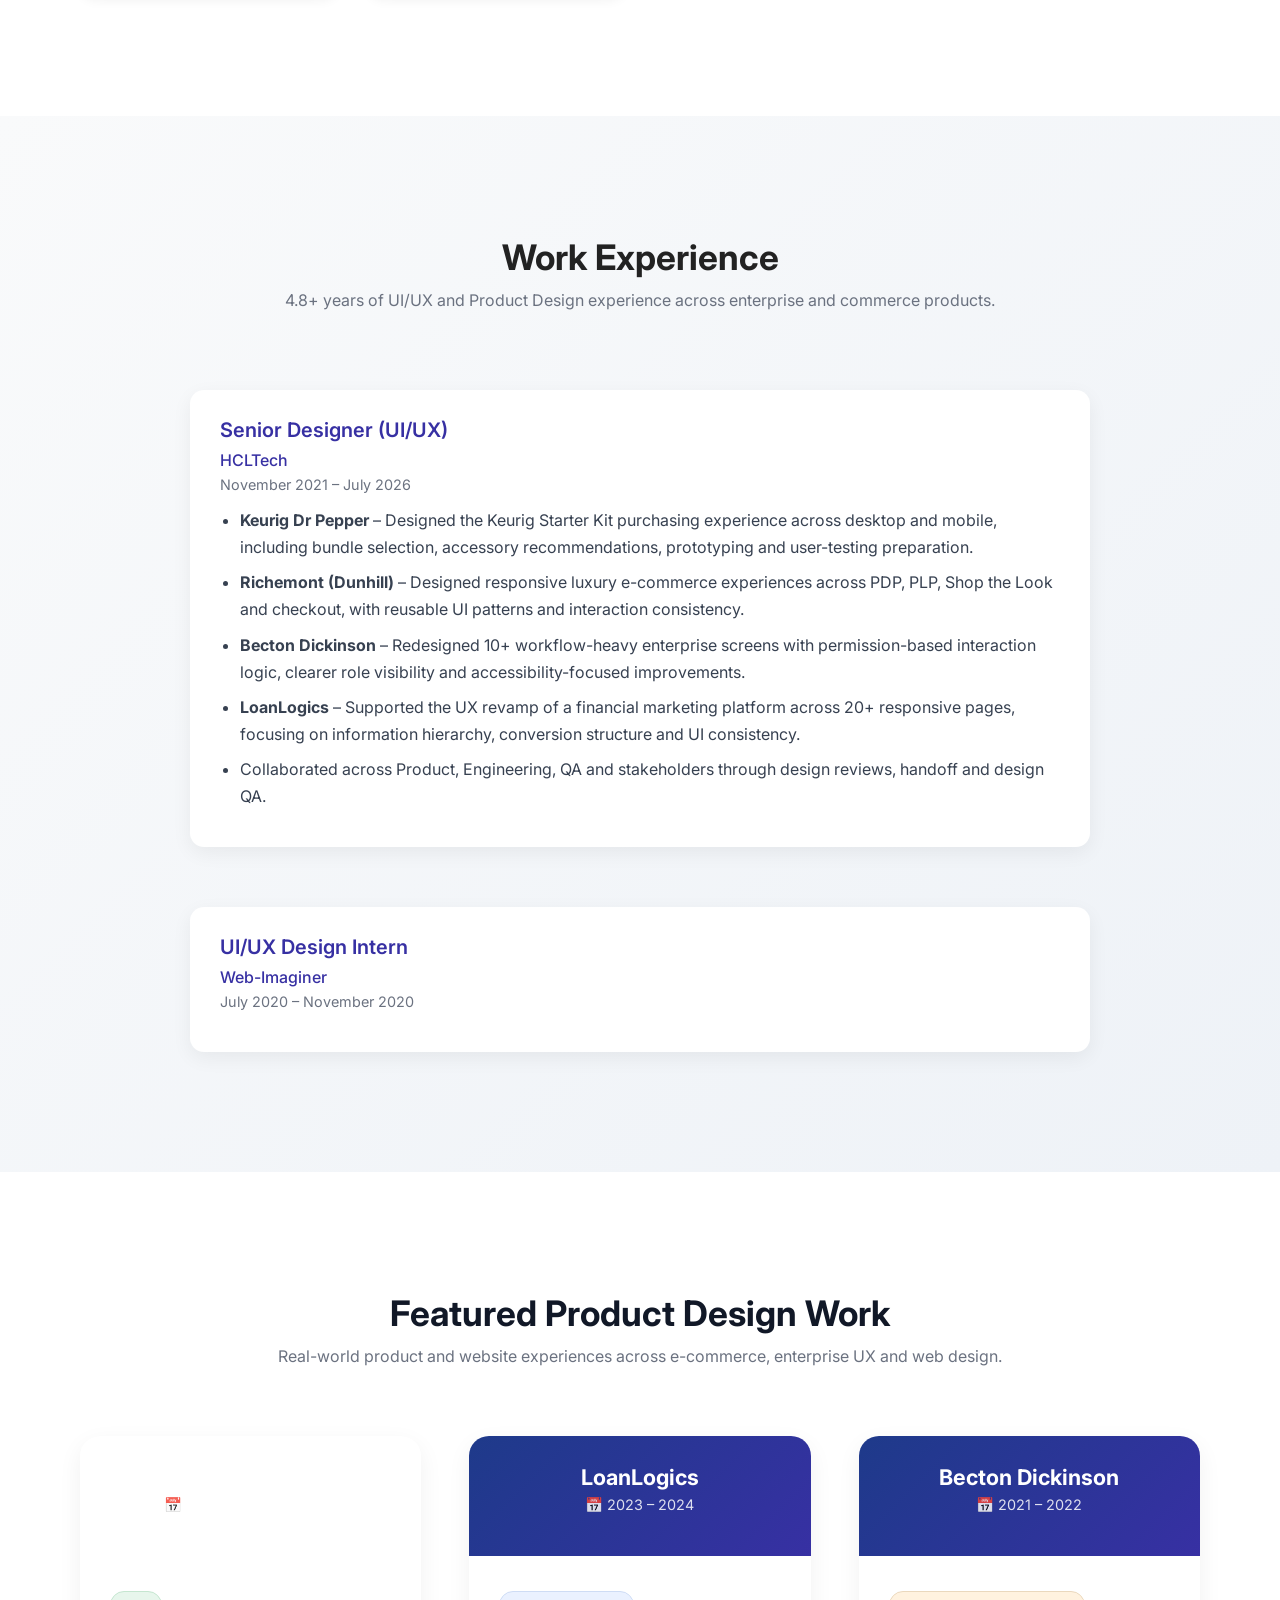
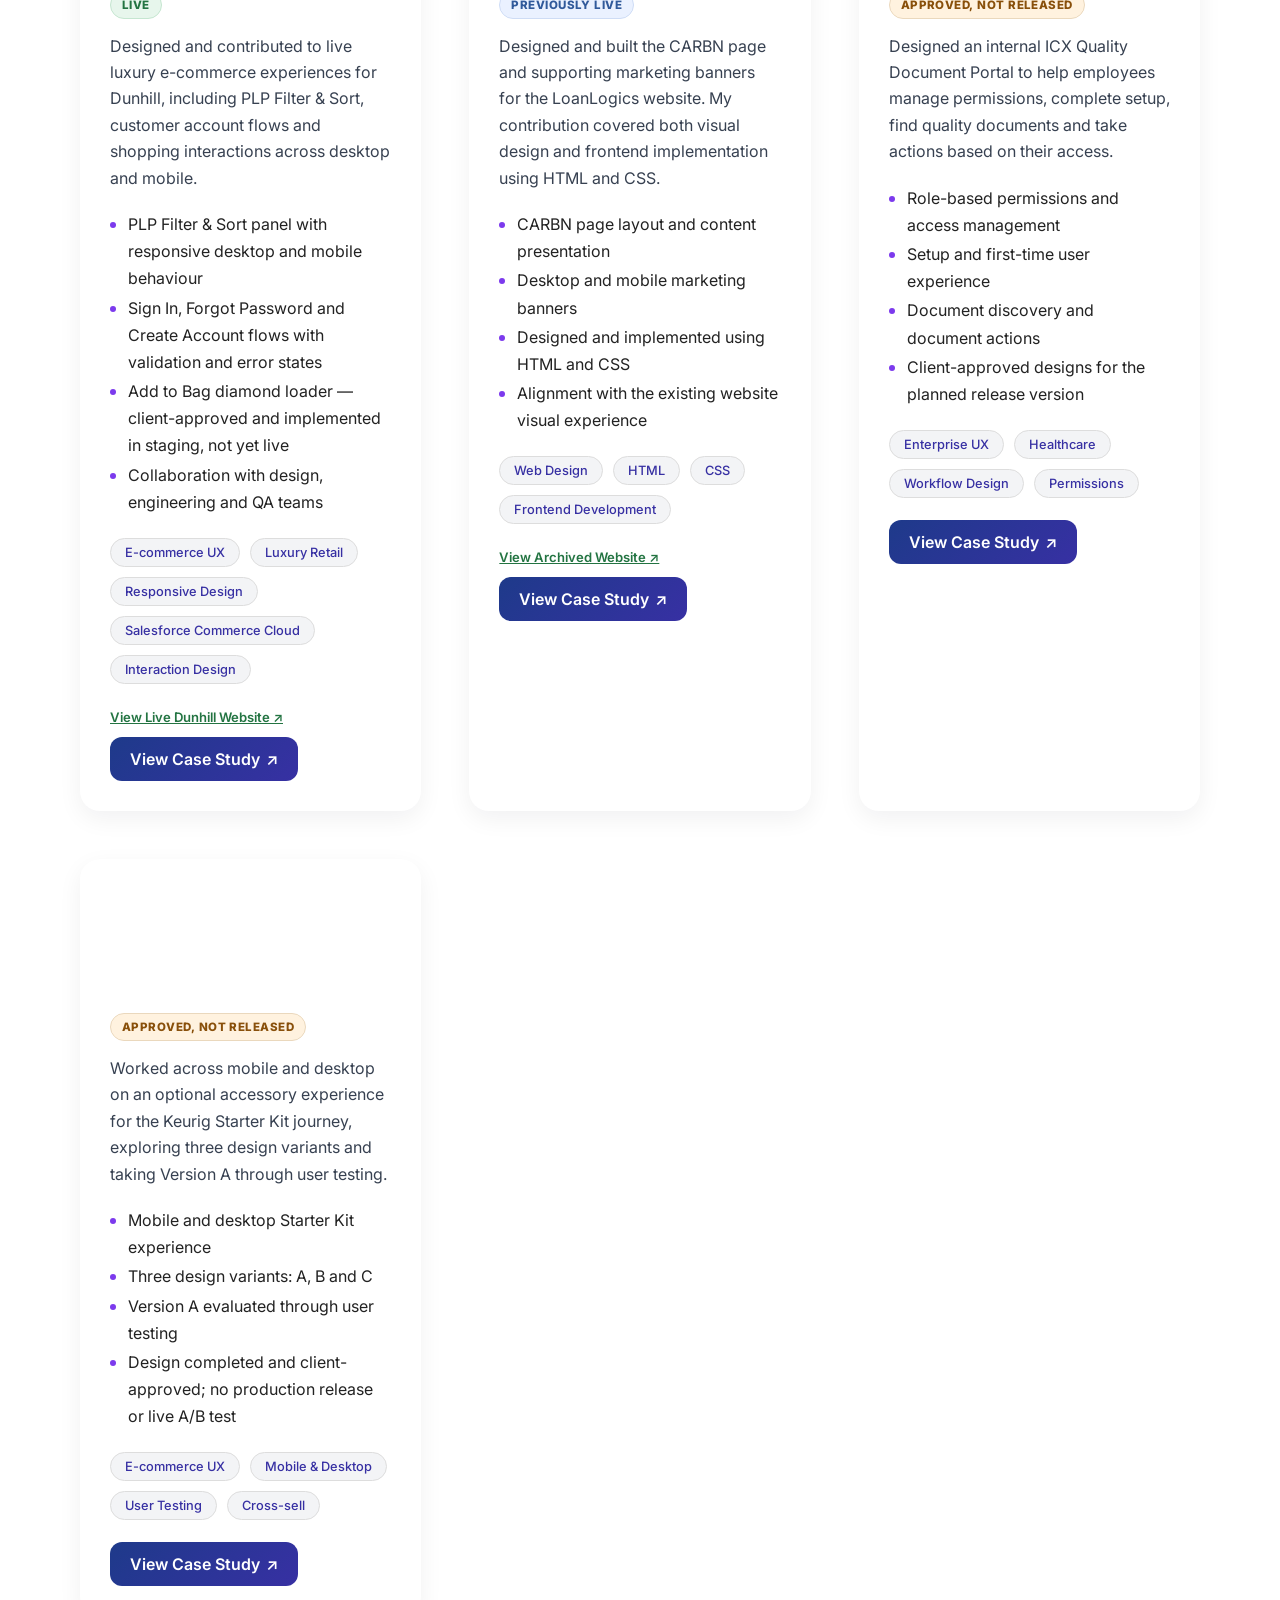
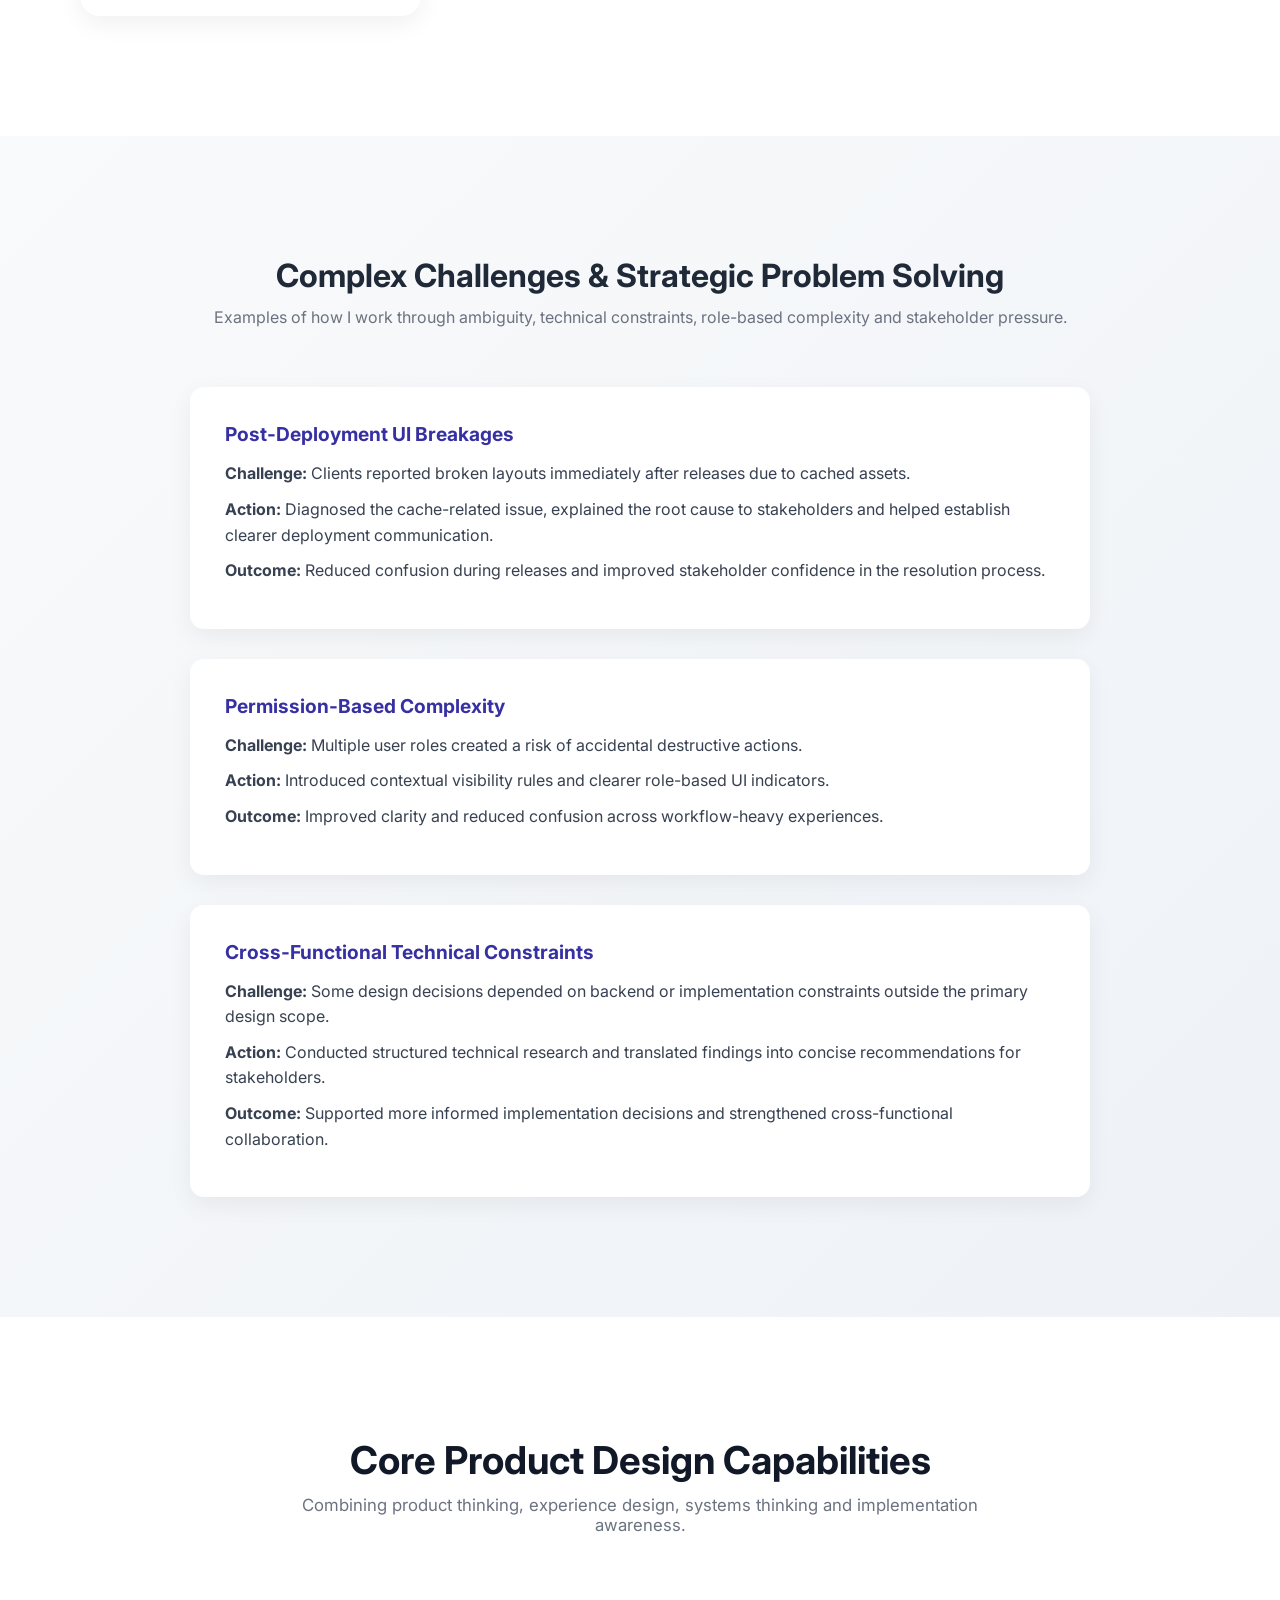
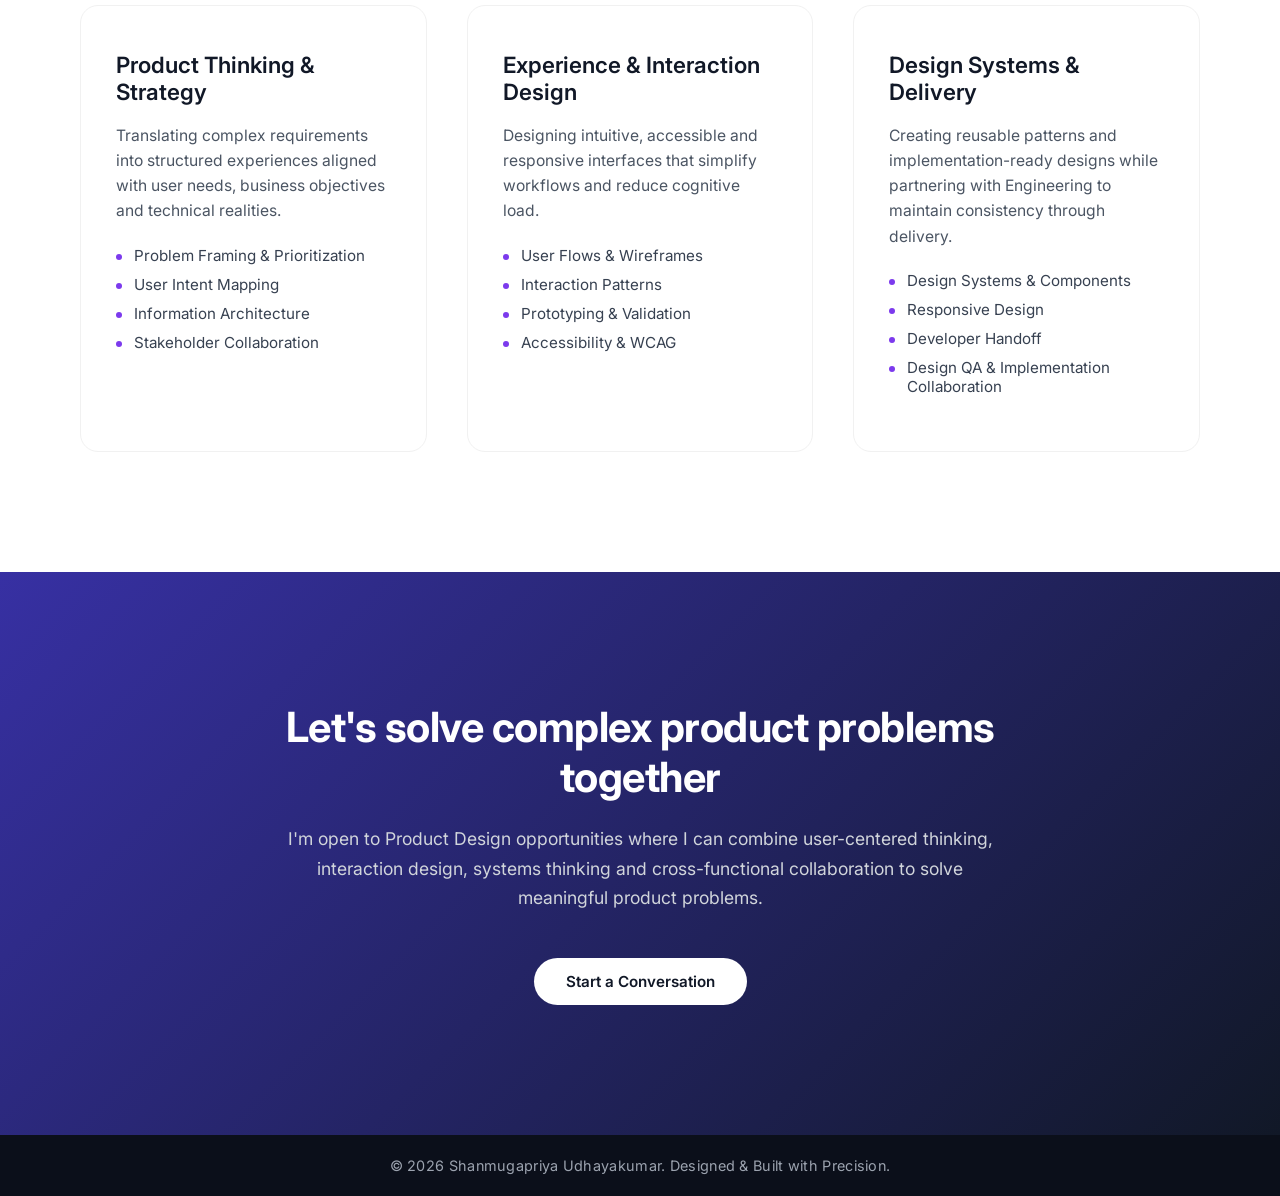
==== commit e4ffc760: "Update index.html" ====
--- a/index.html
+++ b/index.html
@@ -719,27 +719,12 @@
   </h2>
 
   <p class="subtitle">
-    Case studies showing research, product thinking, interaction design,
-    responsive systems and collaboration.
+    Real-world product and website experiences across e-commerce, enterprise UX and web design.
   </p>
 
 
   
-<!-- =====================================================
-     PROJECT PORTFOLIO
-====================================================== -->
-
-<section id="portfolio" class="portfolio-section">
-
-    <div class="container">
-
-        <div class="section-heading">
-            <h2>Selected Projects</h2>
-            <p>
-                Real-world product and website experiences
-                across e-commerce, enterprise UX and web design.
-            </p>
-        </div>
+
 
         <div class="projects-grid">
 
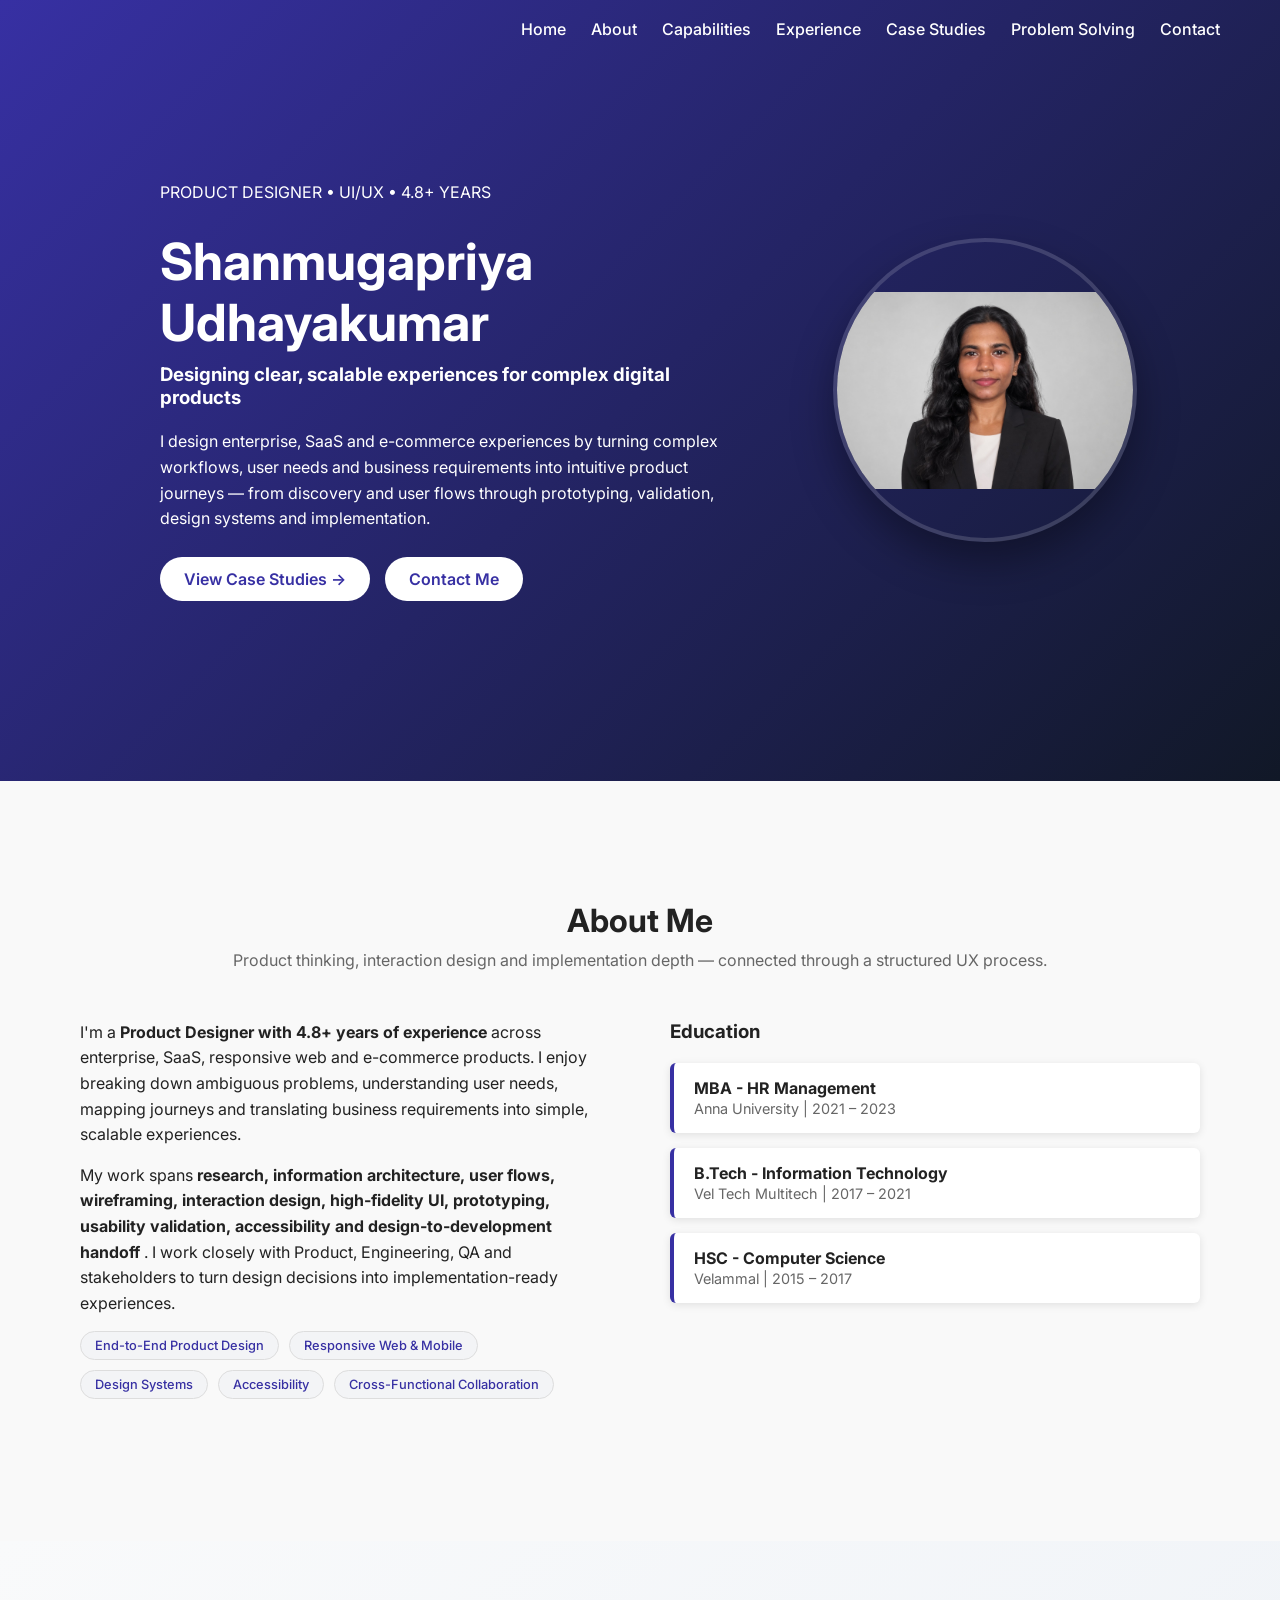
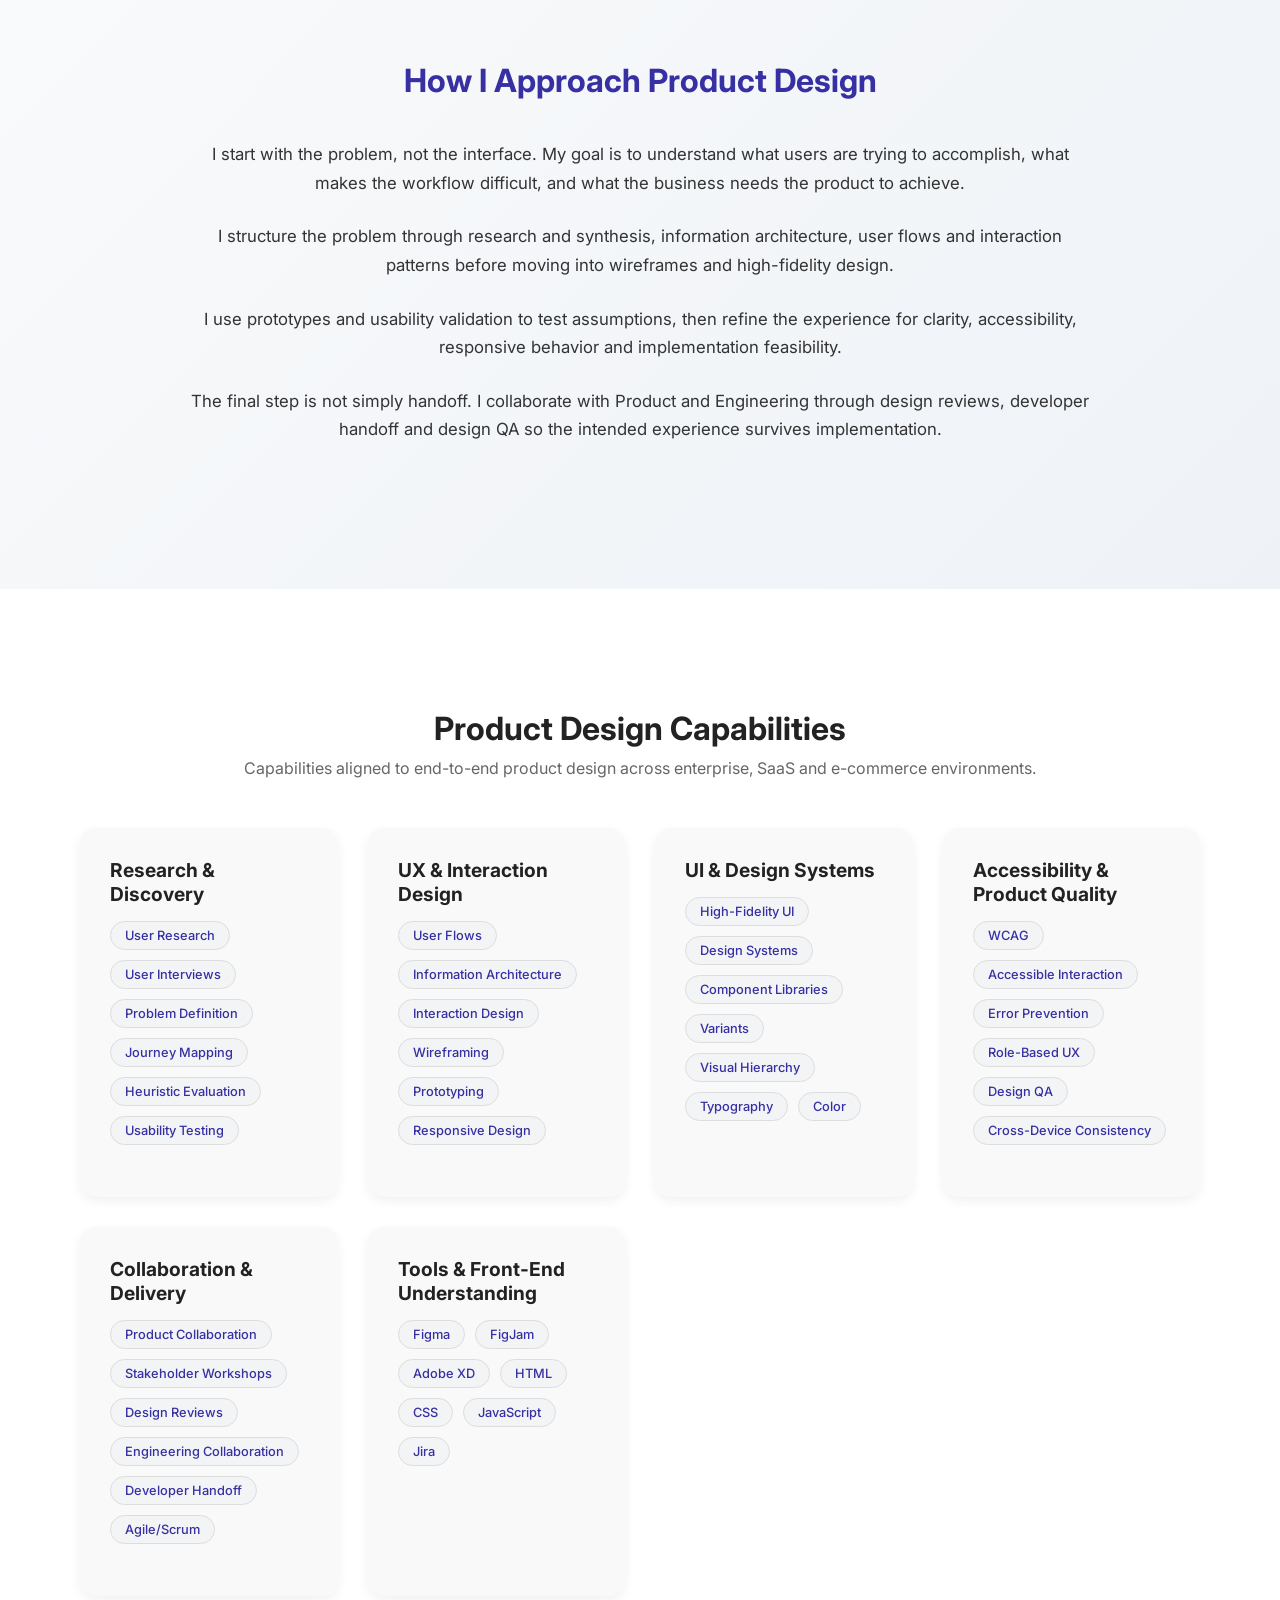
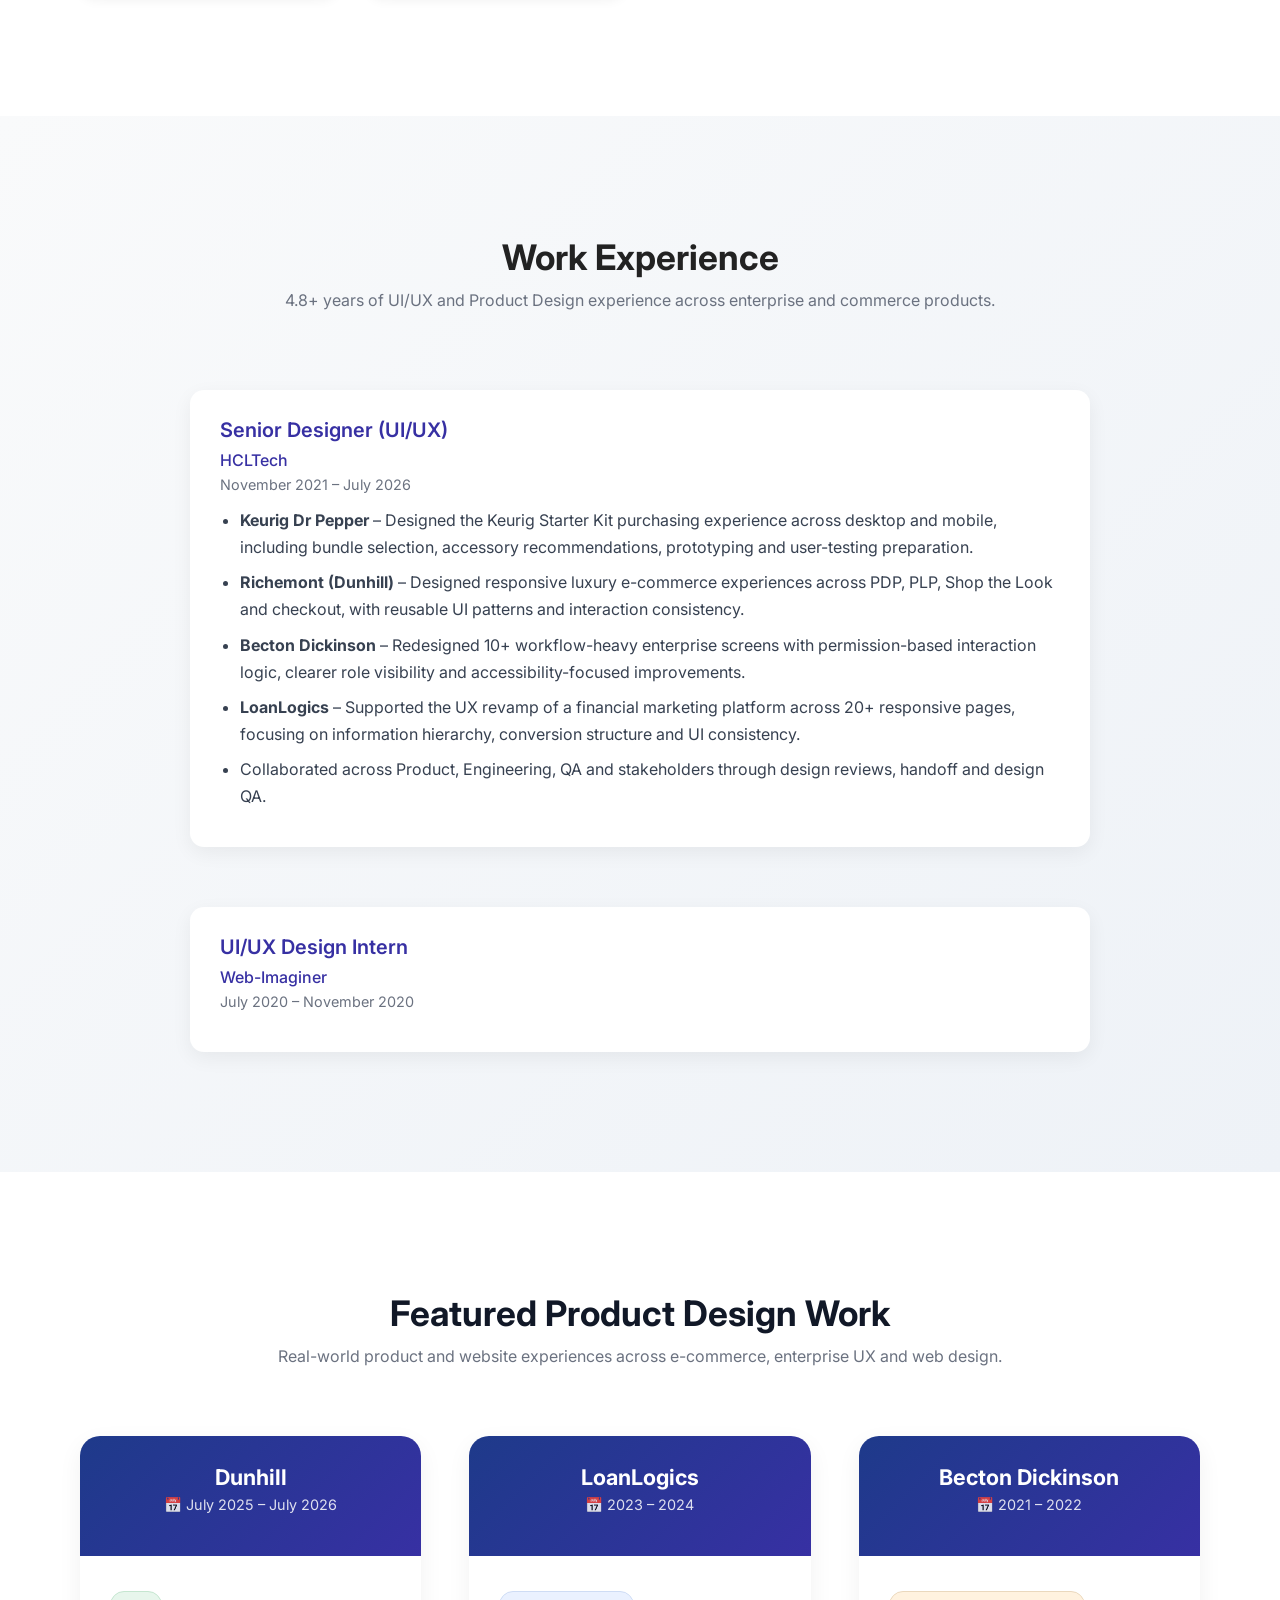
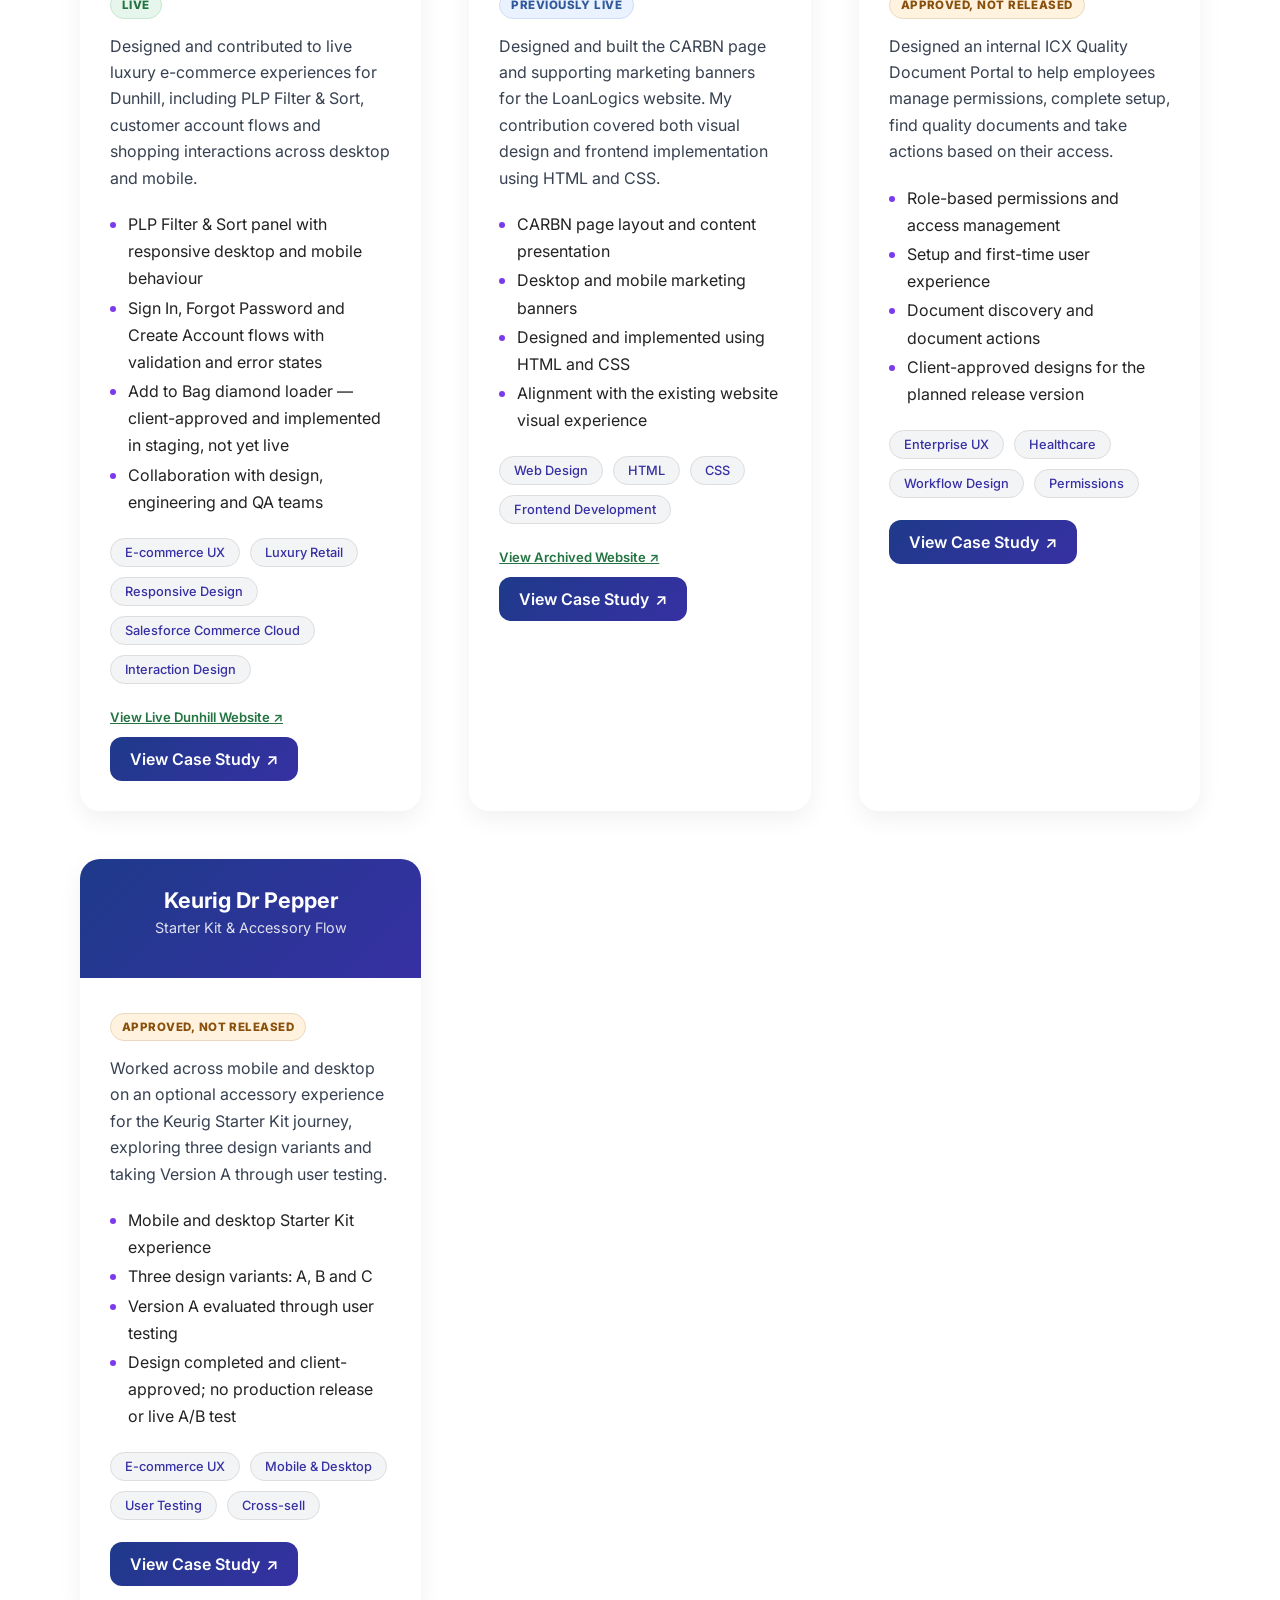
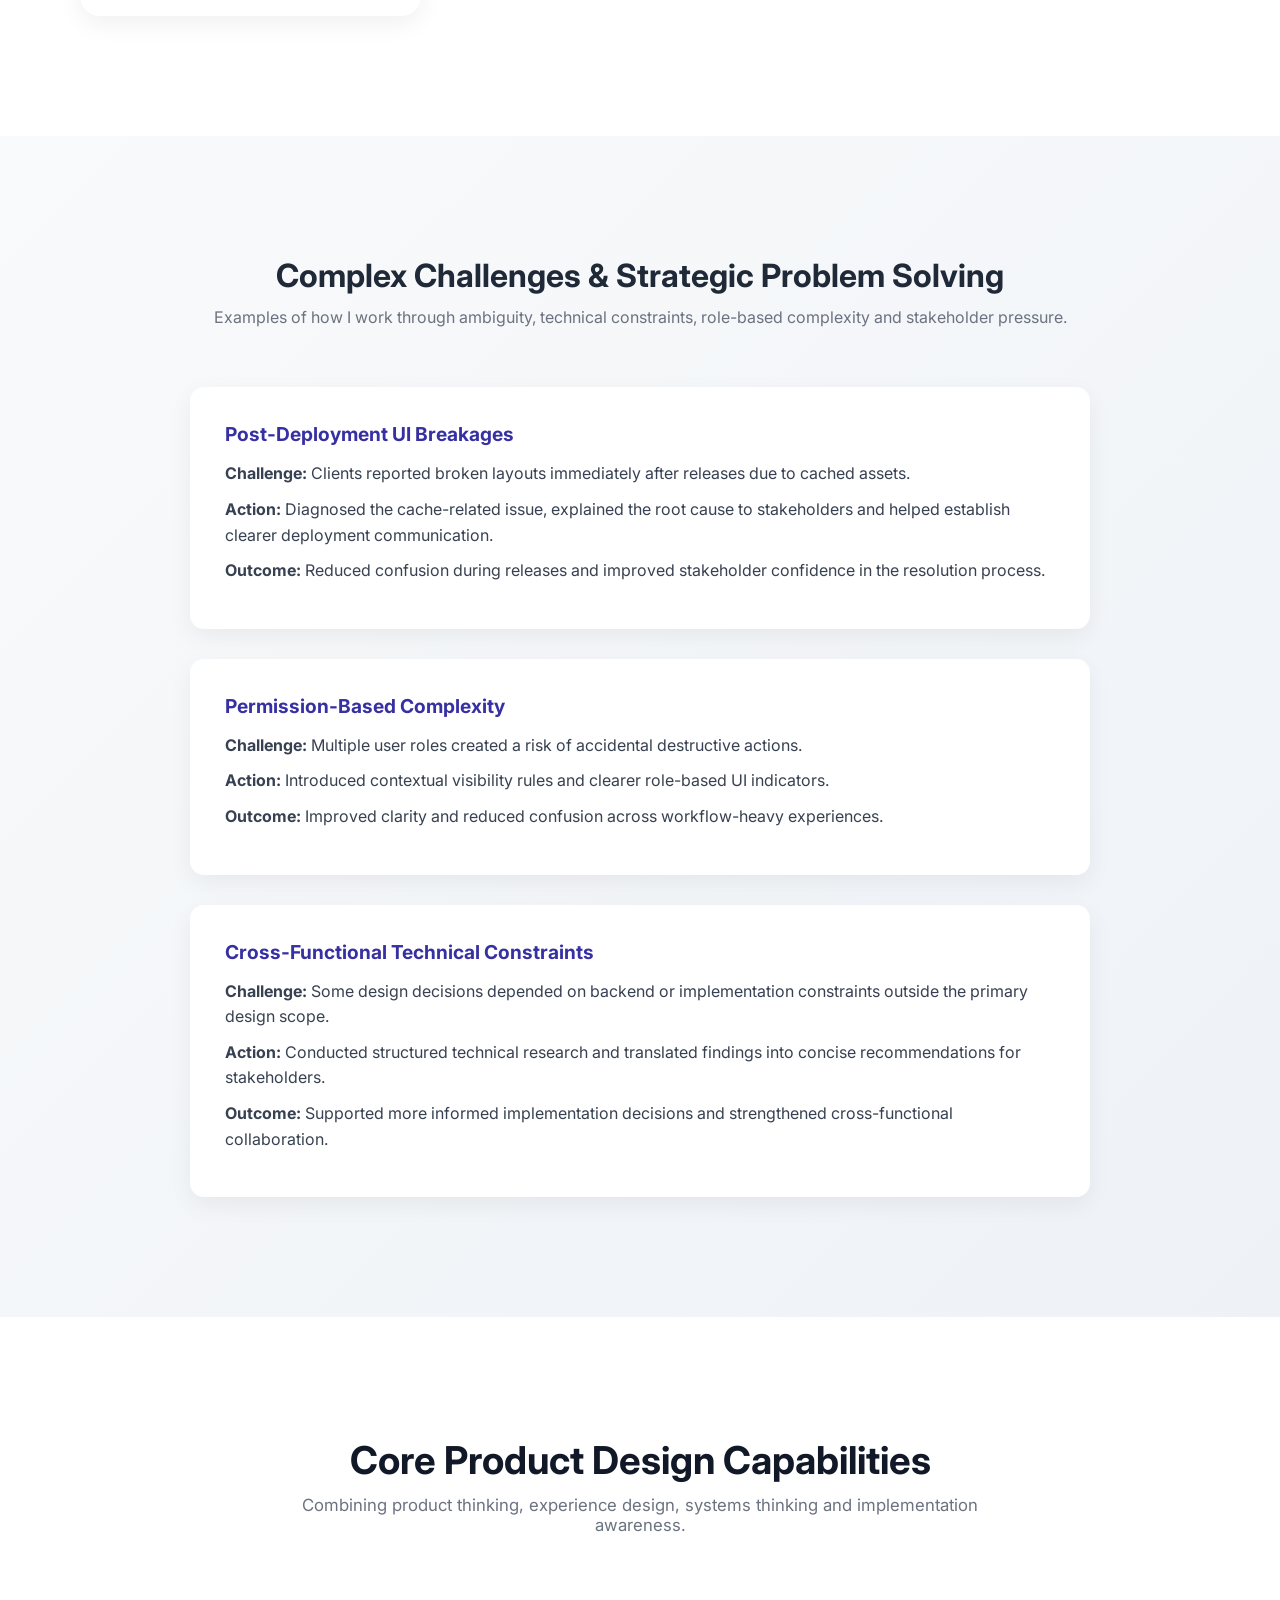
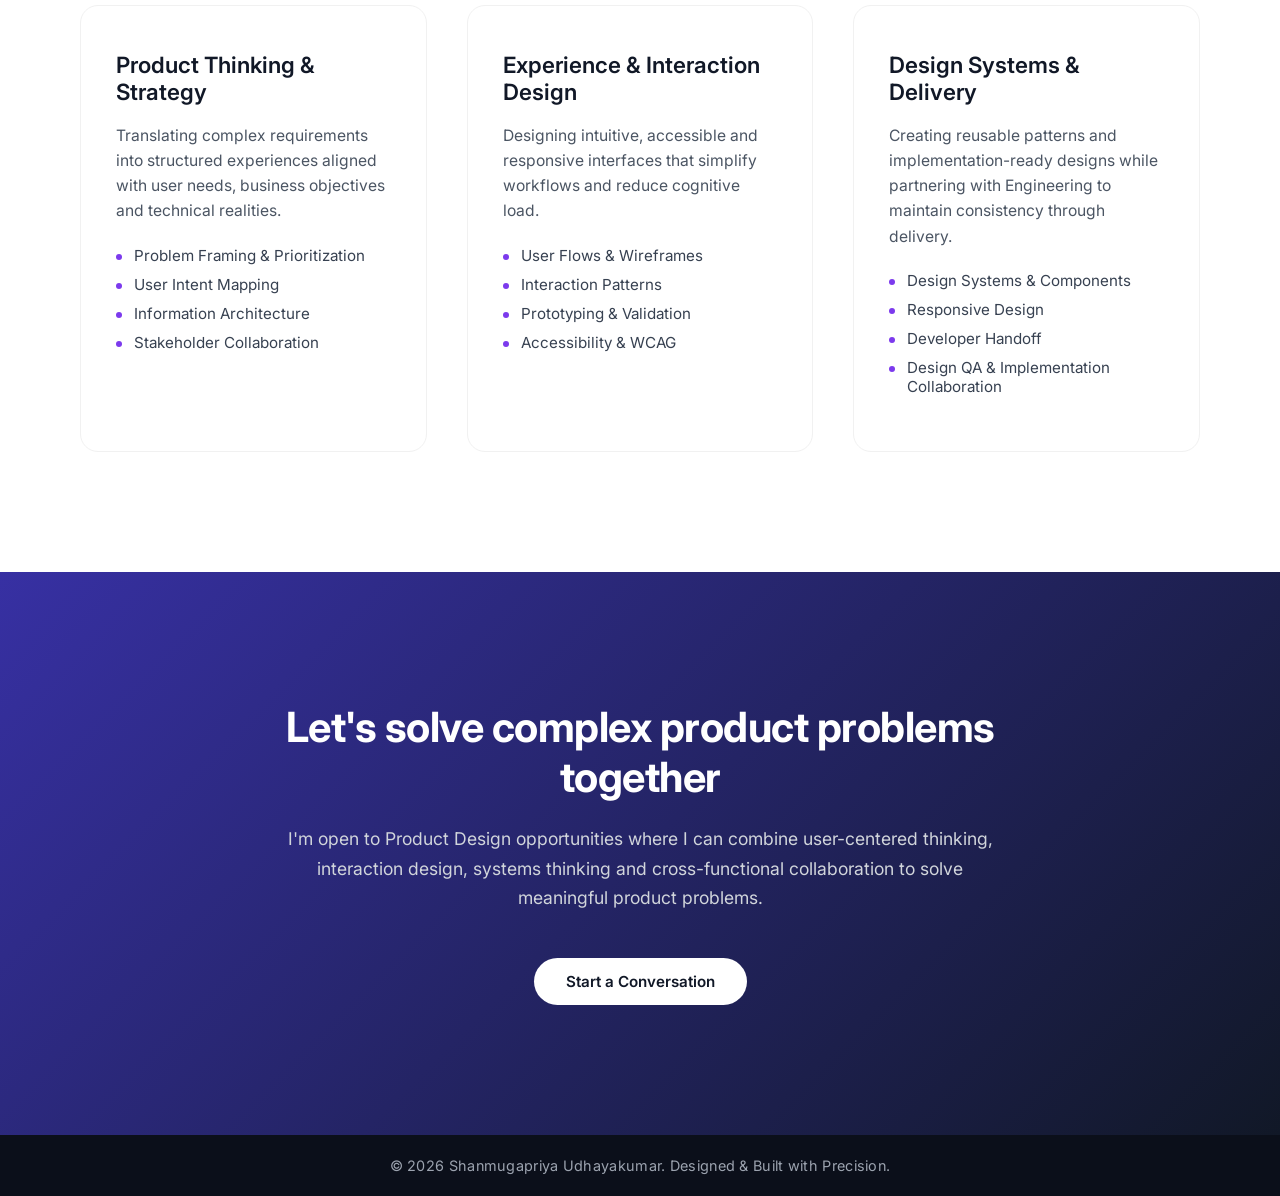
==== commit a3dfe50b: "Update index.html" ====
--- a/index.html
+++ b/index.html
@@ -733,7 +733,7 @@
                  01 — DUNHILL
             ====================================================== -->
 
-            <div class="project-card dunhill">
+            <div class="project-card loanlogics">
 
                 <div class="project-header">
 
@@ -744,6 +744,7 @@
                     </p>
 
                 </div>
+
 
                 <div class="project-body">
 
@@ -973,7 +974,7 @@
                  04 — KEURIG DR PEPPER
             ====================================================== -->
 
-            <div class="project-card keurig">
+            <div class="project-card loanlogics">
 
                 <div class="project-header">
 
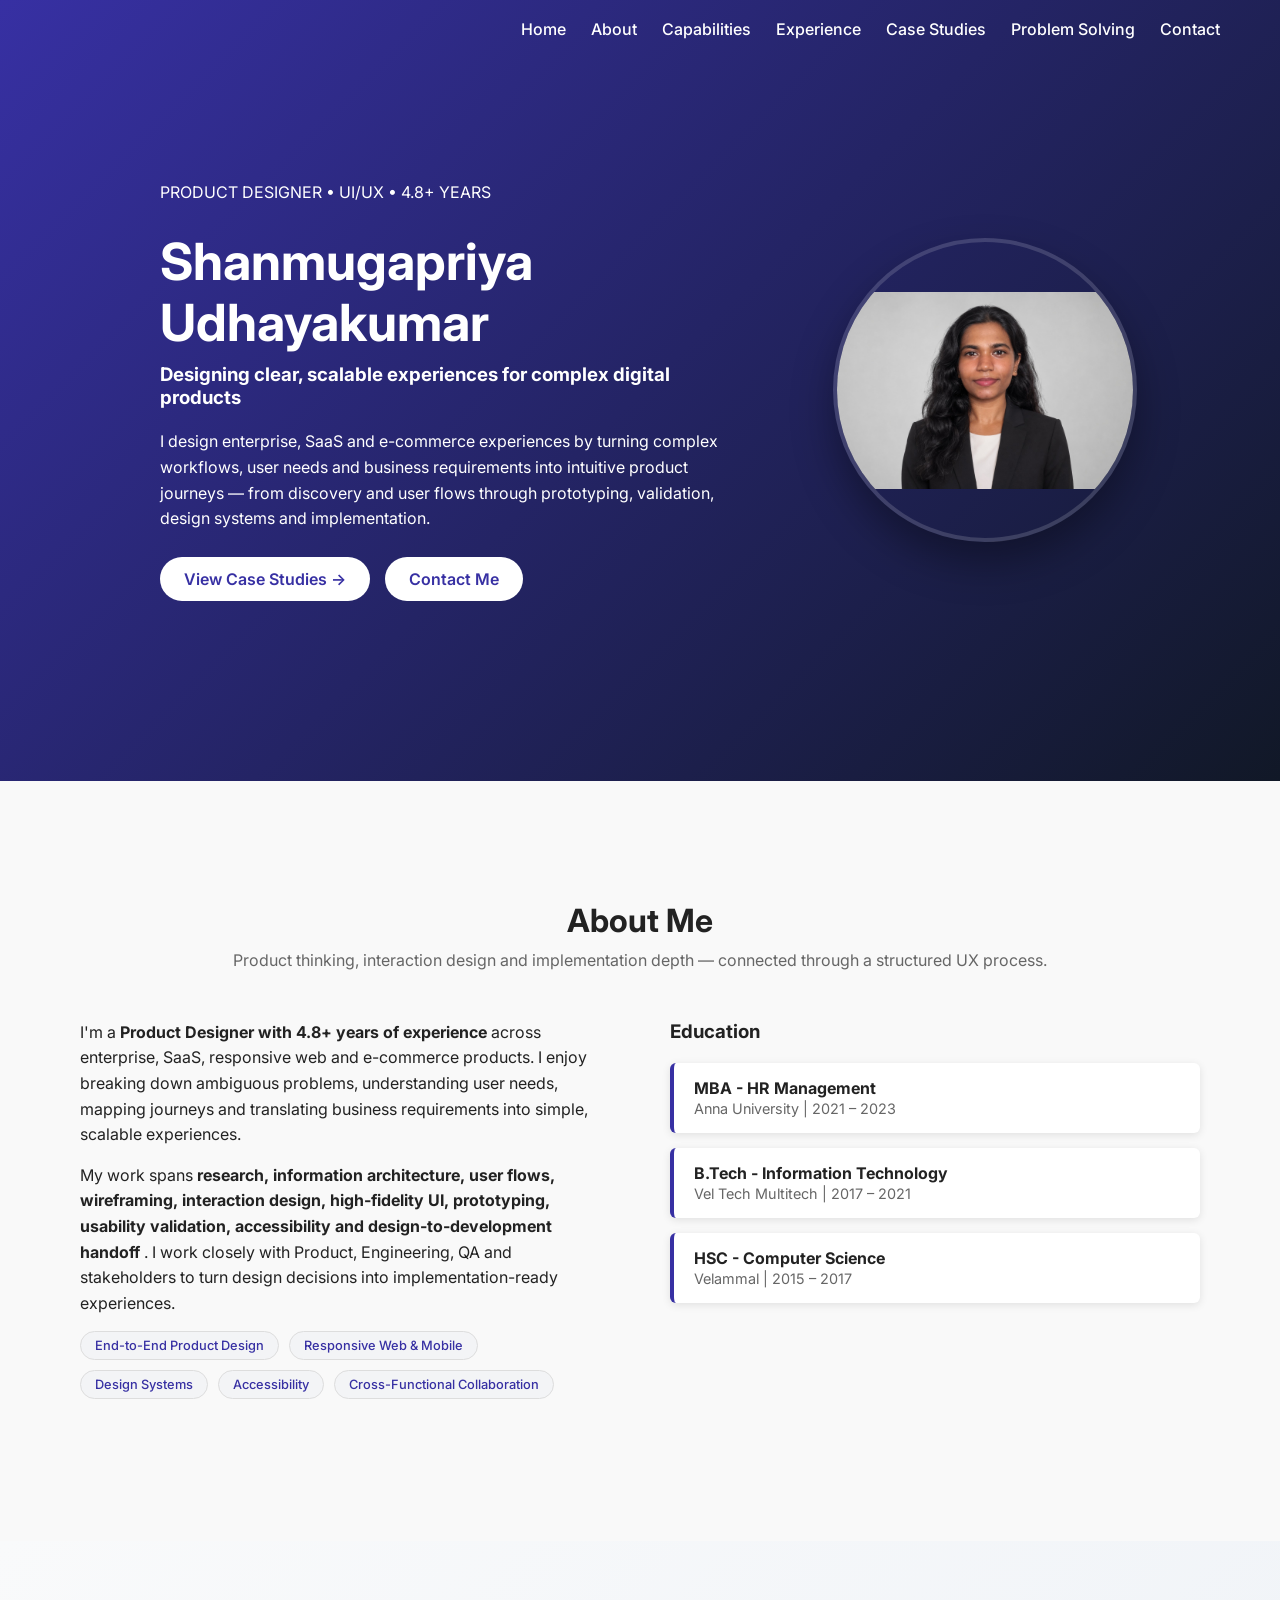
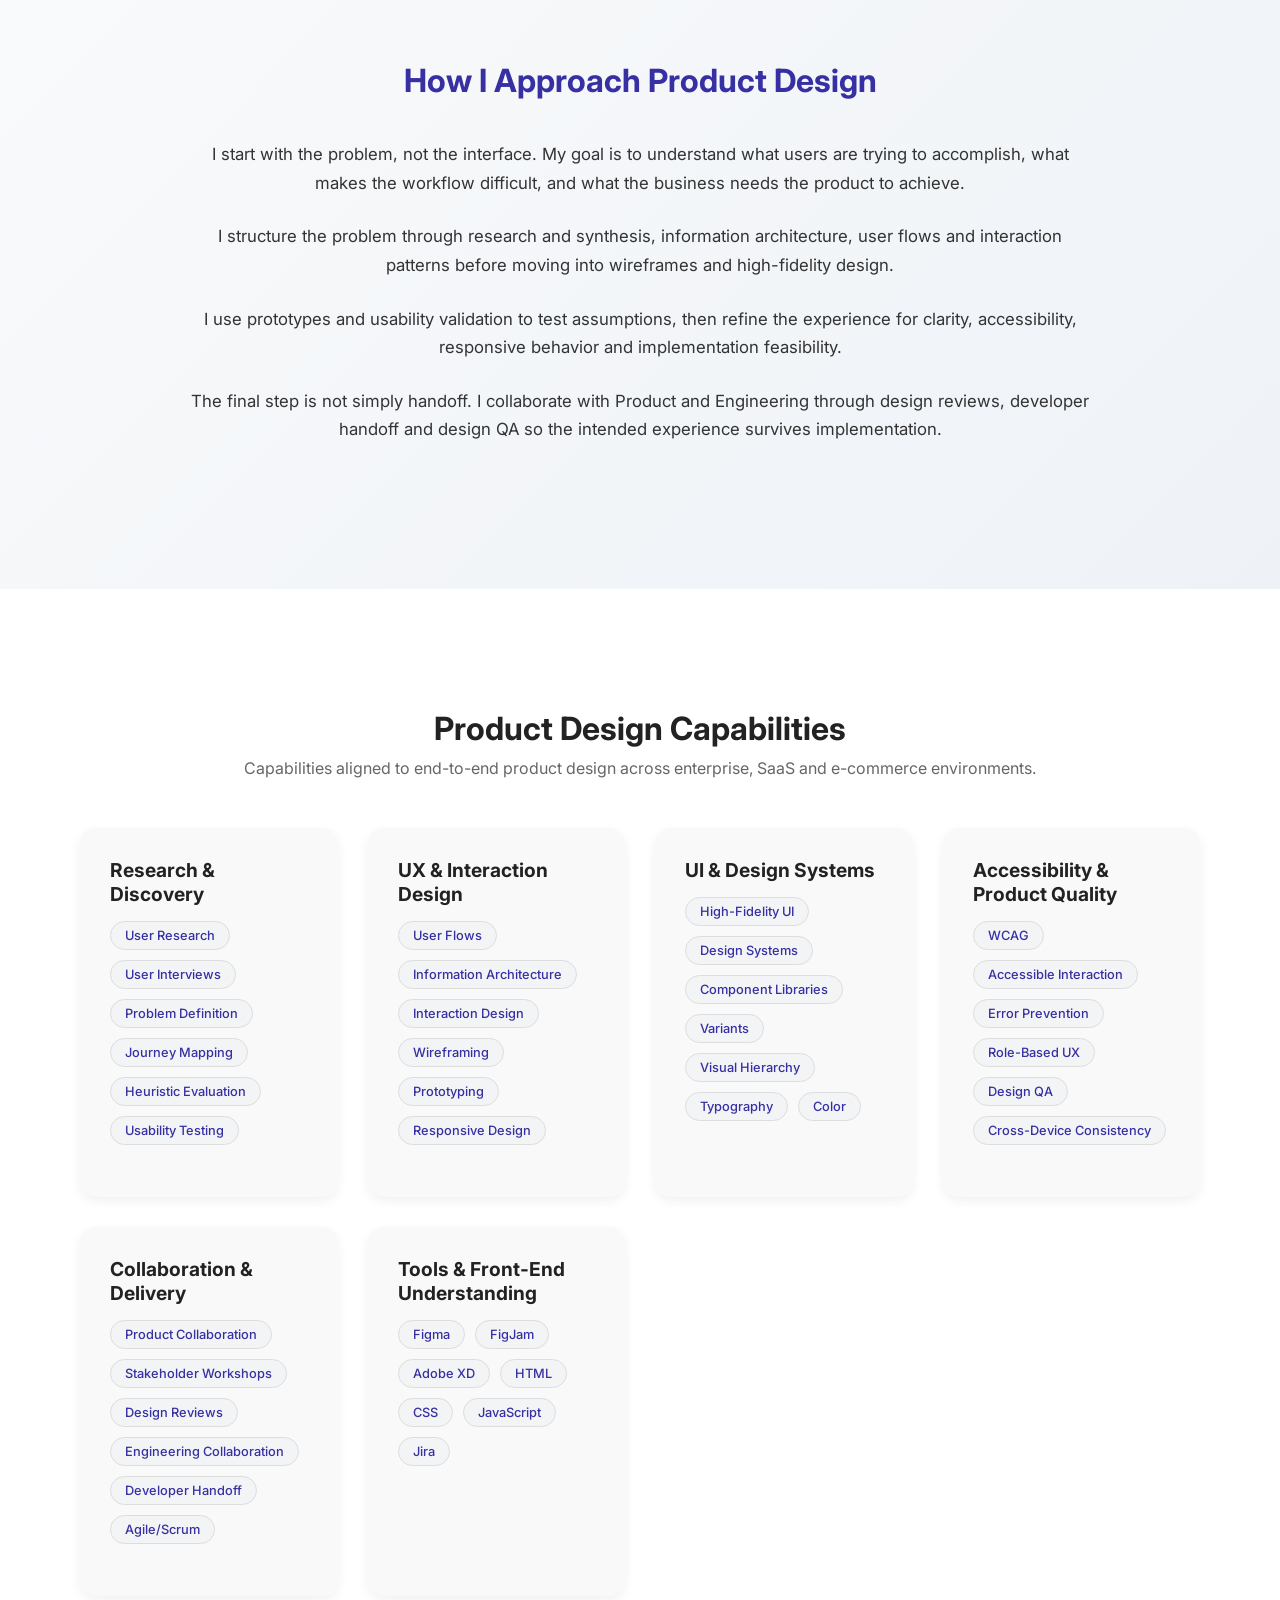
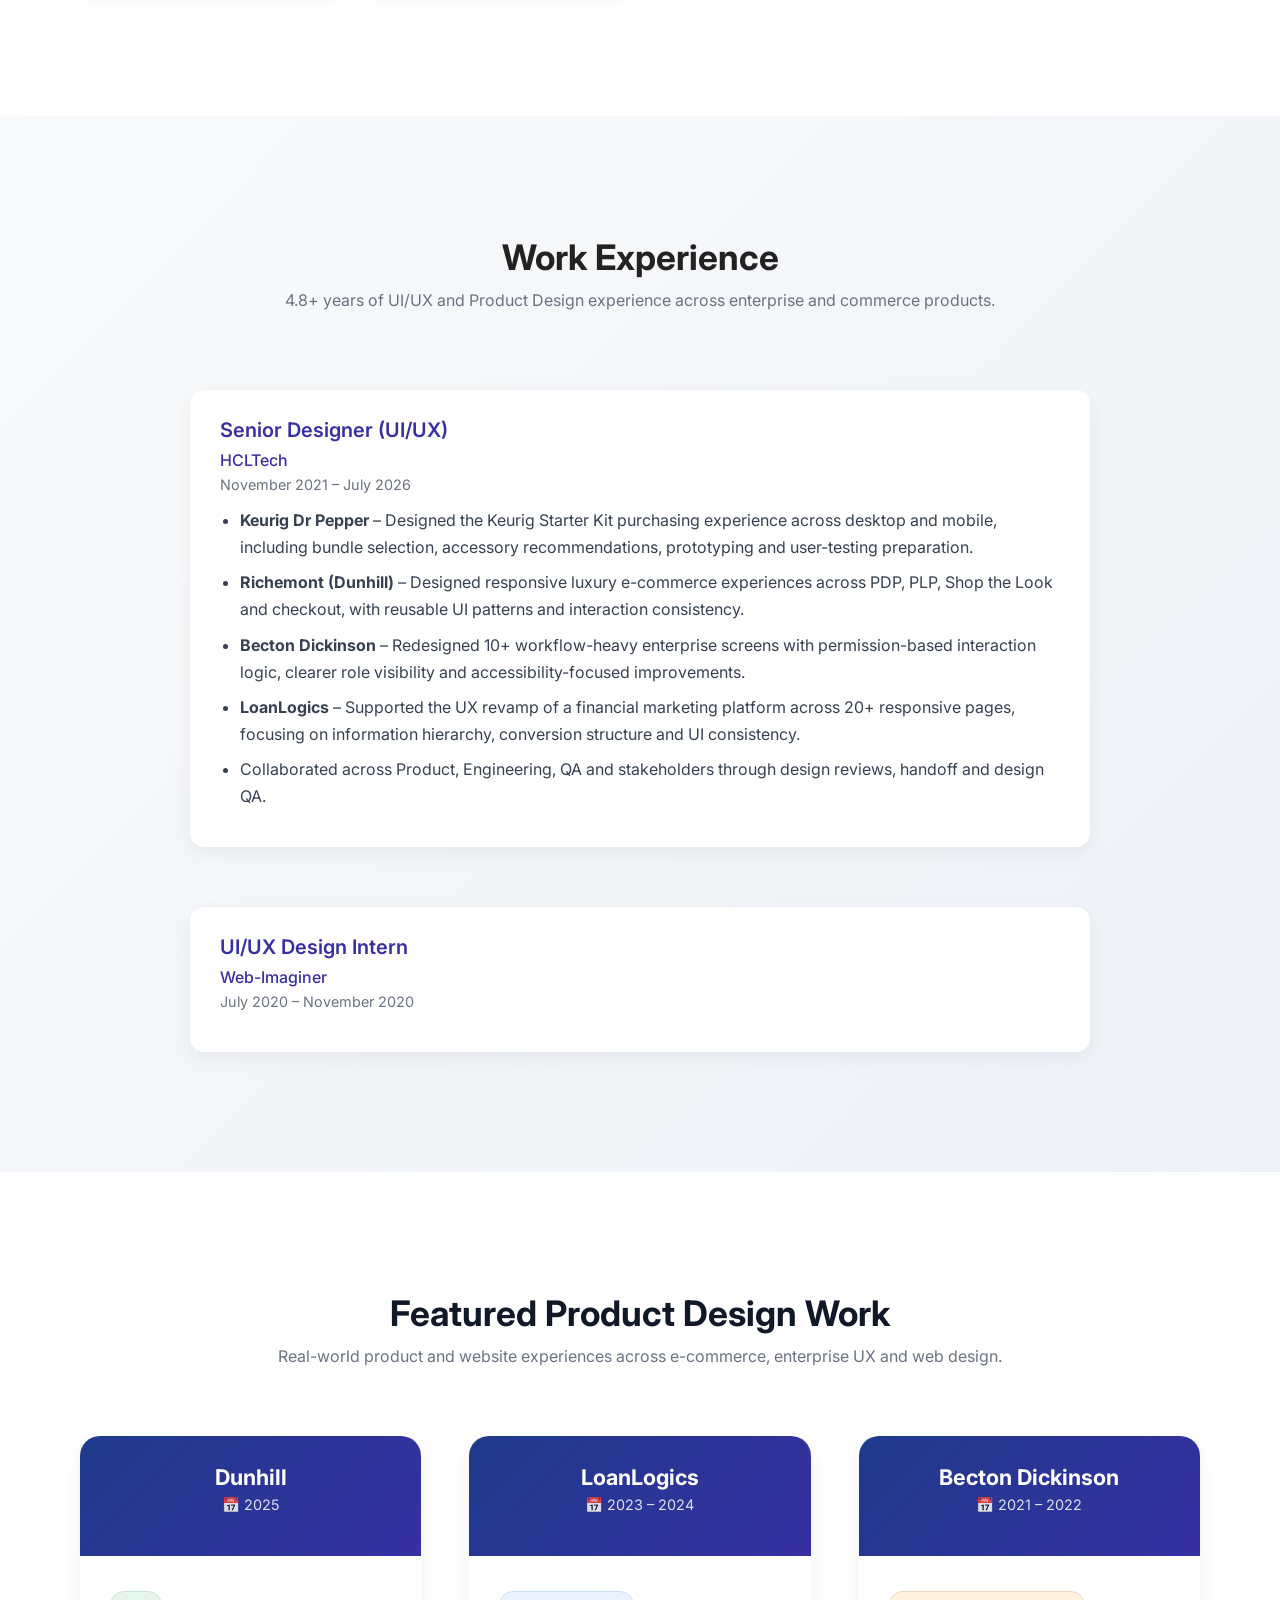
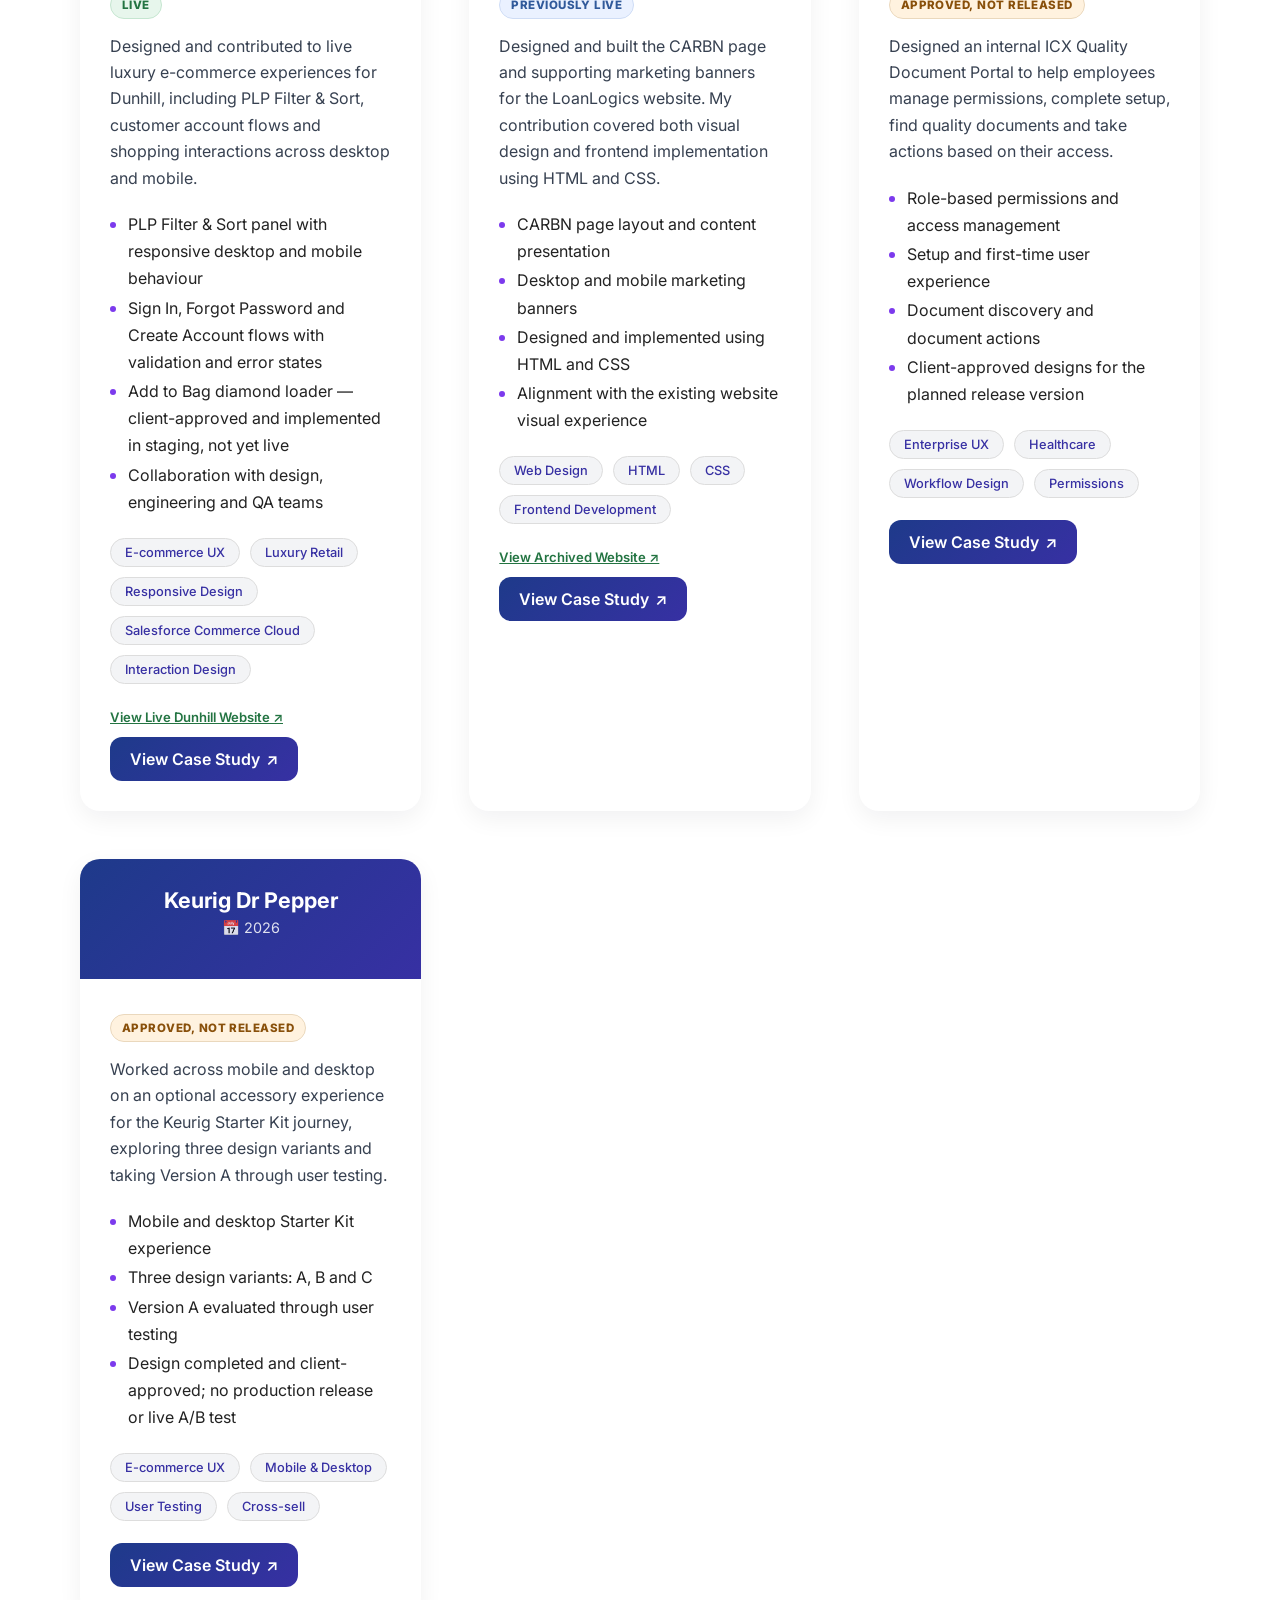
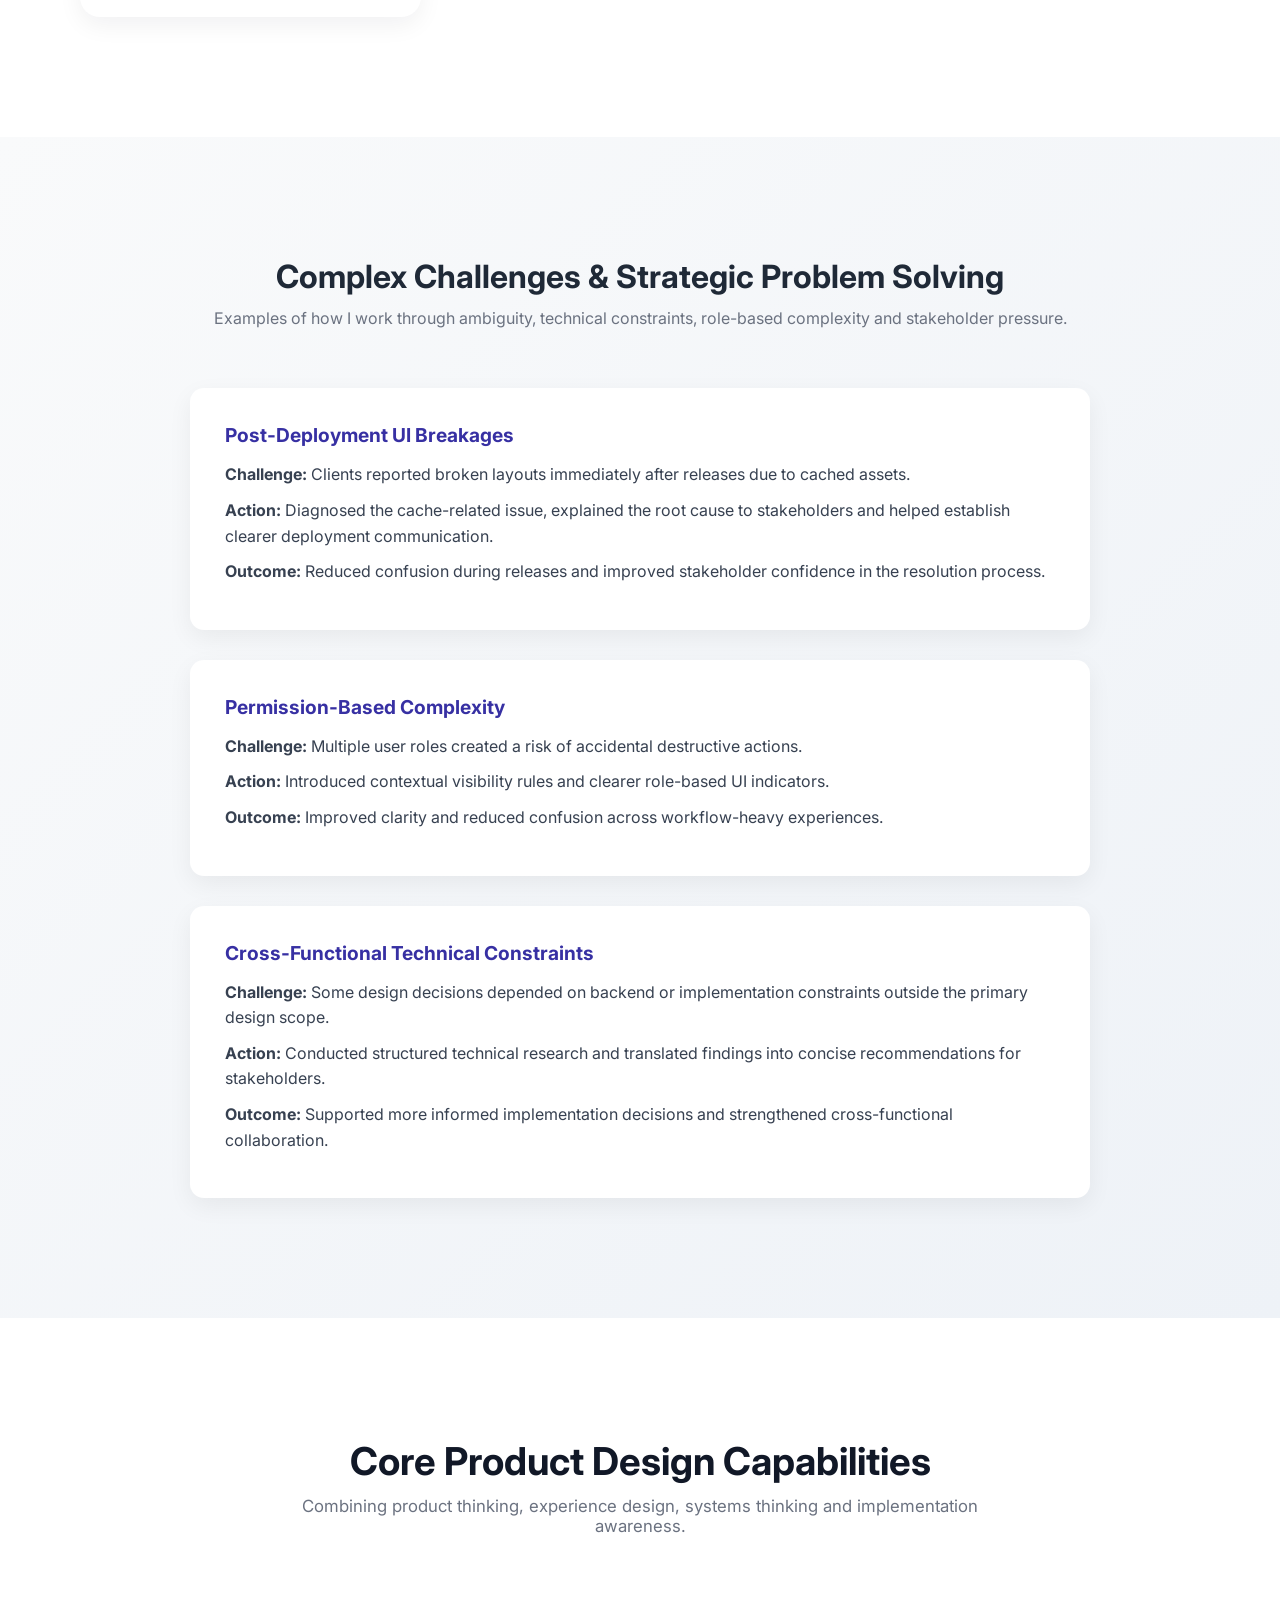
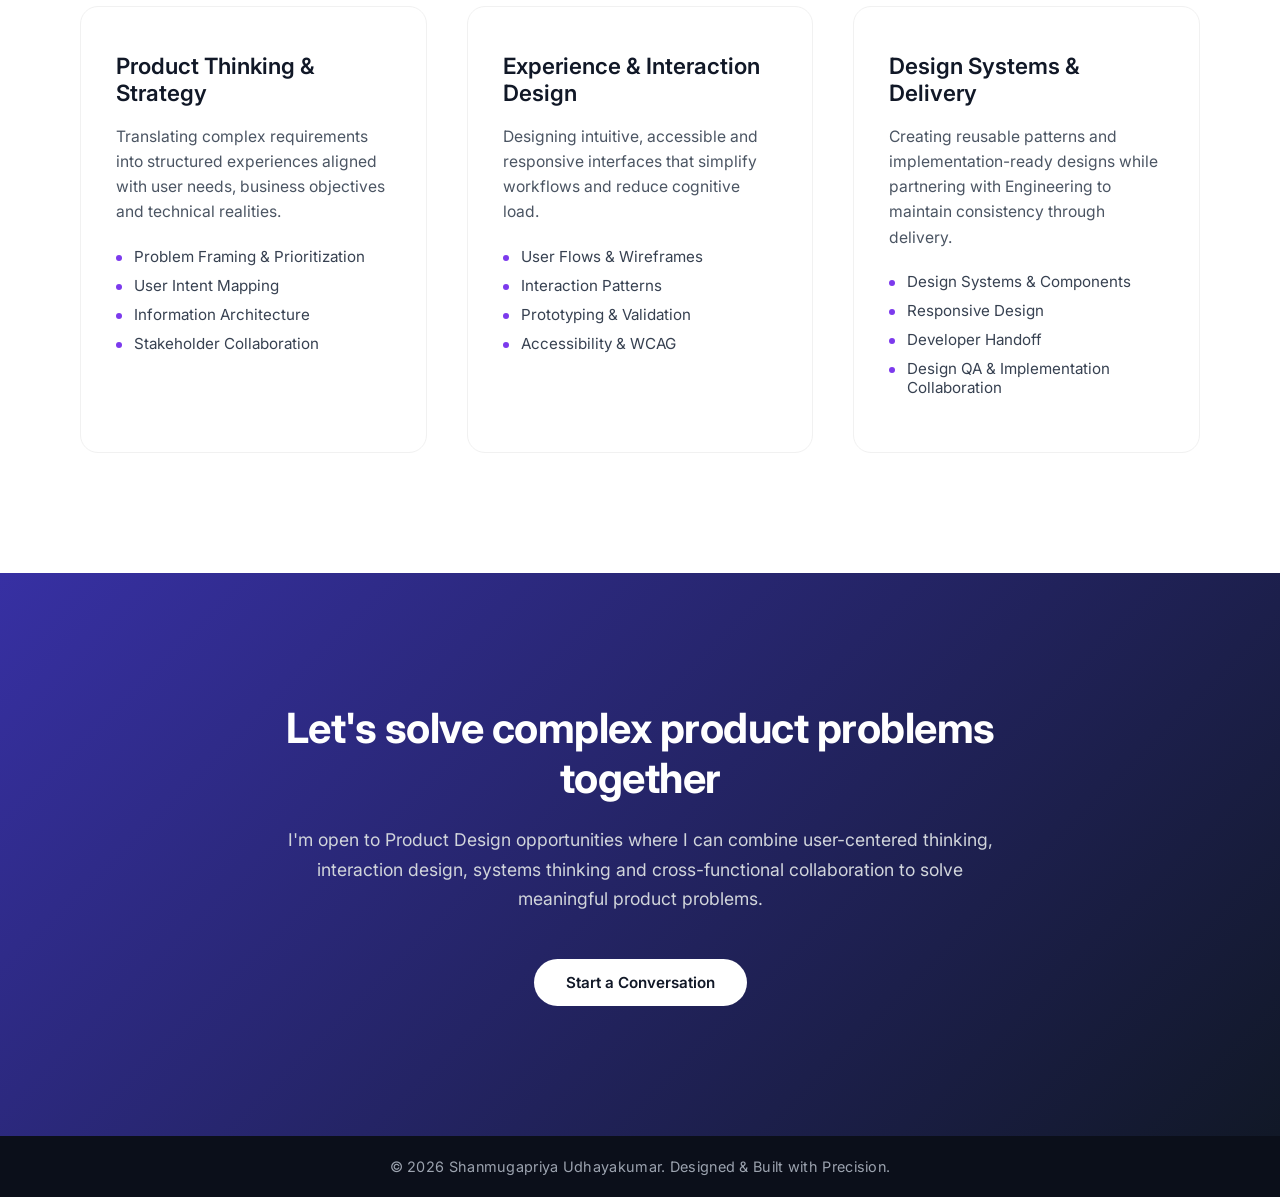
==== commit f816953a: "Update index.html" ====
--- a/index.html
+++ b/index.html
@@ -740,7 +740,7 @@
                     <h3>Dunhill</h3>
 
                     <p class="date">
-                        📅 July 2025 – July 2026
+                        📅 2025 
                     </p>
 
                 </div>
@@ -980,8 +980,8 @@
 
                     <h3>Keurig Dr Pepper</h3>
 
-                    <p class="date">
-                        Starter Kit & Accessory Flow
+                   <p class="date">
+                        📅 2026
                     </p>
 
                 </div>
